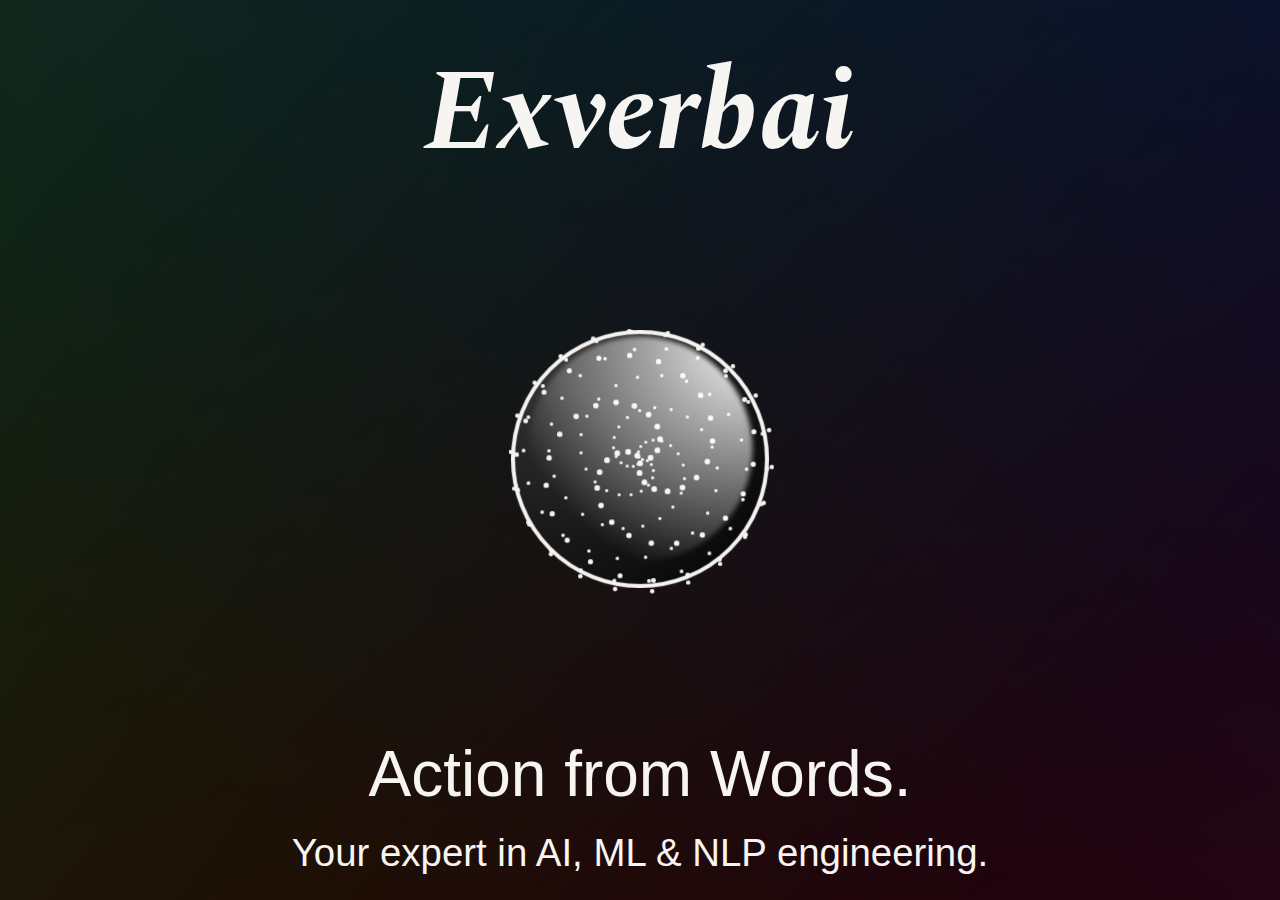
==== index-nonmini.html @ 731467fd "feat: fix layout, colors" ====
<!DOCTYPE html>
<html lang="en" >
<head>
  <meta charset="UTF-8">
  <meta name="viewport" content="width=device-width, initial-scale=1">  <meta name="description" content="Exverbai is your expert in AI, ML, and NLP engineering.">
  <title>Exverbai</title>
  <link href="https://fonts.googleapis.com/css2?family=Spectral:ital,wght@1,700&display=swap" rel="stylesheet">
  <link rel="icon" type="image/svg+xml" href="/favicon.svg">
  <link rel="apple-touch-icon" sizes="180x180" href="/apple-touch-icon.png">
  <link rel="icon" type="image/png" sizes="32x32" href="/favicon-32x32.png">
  <link rel="icon" type="image/png" sizes="16x16" href="/favicon-16x16.png">
  <link rel="manifest" href="/site.webmanifest">
  <link rel="mask-icon" href="/safari-pinned-tab.svg" color="#000000">
  <meta name="msapplication-TileColor" content="#ffffff">
  <meta name="theme-color" content="#ffffff">

  <style>
  html {
      -webkit-background-size: cover;
      -moz-background-size: cover;
      -o-background-size: cover;
      background-size: cover;
      background: linear-gradient(217deg, rgba(0,55,200,.20), rgba(255,50,50,0) 85%),
        linear-gradient(127deg, rgba(120,255,100,.15), rgba(100,255,100,0) 85%),
        linear-gradient(336deg, rgba(255,0,0,.15), rgba(100,100,255,0) 85%), black;
  }

  body {
    margin: 0;
    display: flex;
    height: 100vh;
    width: 100vw;
    overflow: hidden;
    justify-content: center;
    align-items: center;
    flex-direction: column;
  }

  .logo {
    color: #f7f5f2;
    font-family: 'Spectral', 'Iowan Old Style', 'Palatino Linotype', 'URW Palladio L', P052, serif;
    font-style: italic;
    font-weight: bold;
    font-size: clamp(2vh, 9vw, 8rem);
    position: relative;
    /*left: -100px;*/
    /*align-items: left;*/
    /*right: auto;*/
  }

  .subtitle {
    color: #f7f5f2;
    font-family: -apple-system, BlinkMacSystemFont, "Segoe UI", Roboto, Oxygen-Sans, Ubuntu, Cantarell, "Helvetica Neue", sans-serif;
    font-size: clamp(1vh, 5vw, 5rem); /* Subtitle font size, adjust as needed */
    margin-top: 20px; /* Space between logo and subtitle */
  }

  .aard {
    width: 500px;
    height: 500px;
    position: relative;
    perspective: 800px;
    background: radial-gradient(circle at 100px 100px, #363636, #000000);
    border-radius: 50%;
    border: 8px solid #f7f5f2;
    transform: scale(0.5, 0.5);
  }

  .aard:before {
    content: "";
    position: absolute;
    top: 1%;
    left: 5%;
    width: 90%;
    height: 90%;
    border-radius: 50%;
    background: radial-gradient(circle at 100% 0px, #ffffff, rgba(255, 255, 255, 0) 80%);
    filter: blur(5px);
    z-index: 2;
  }

  .maan {
    width: 500px;
    height: 500px;
    transform-style: preserve-3d;
    animation: rotate 25s infinite linear;
  }

  span {
    display: inline-block;
    position: absolute;
    top: 50%;
    left: 50%;
    perspective: 800px;
    transform-style: preserve-3d;
    width: 0;
    height: 0;
  }
  span:before {
    content: "";
    width: 8px;
    height: 8px;
    display: inline-block;
    position: absolute;
    top: calc(50% - 2px);
    left: calc(50% - 2px);
    background: currentColor;
    color: inherit;
    border-radius: 50%;
    animation: invertRotate 25s infinite linear, scale 2s infinite linear;
  }

  .aard span:nth-child(1) {
    transform: translate3d(-1.81569px, 3.96736px, 249.96192px);
    color: #f7f5f2;
  }
  .aard span:nth-child(1):before {
    animation-delay: 0s, -0.00833s;
  }

  .aard span:nth-child(2) {
    transform: translate3d(-5.70296px, -6.60301px, 249.84771px);
    color: #f7f5f2;
  }
  .aard span:nth-child(2):before {
    animation-delay: 0s, -0.01667s;
  }

  .aard span:nth-child(3) {
    transform: translate3d(12.56286px, -3.65587px, 249.65738px);
    color: #f7f5f2;
  }
  .aard span:nth-child(3):before {
    animation-delay: 0s, -0.025s;
  }

  .aard span:nth-child(4) {
    transform: translate3d(-2.53739px, 17.25354px, 249.39101px);
    color: #f7f5f2;
  }
  .aard span:nth-child(4):before {
    animation-delay: 0s, -0.03333s;
  }

  .aard span:nth-child(5) {
    transform: translate3d(-18.28248px, -11.85364px, 249.04867px);
    color: #f7f5f2;
  }
  .aard span:nth-child(5):before {
    animation-delay: 0s, -0.04167s;
  }

  .aard span:nth-child(6) {
    transform: translate3d(22.05169px, -14.02179px, 248.63047px);
    color: #f7f5f2;
  }
  .aard span:nth-child(6):before {
    animation-delay: 0s, -0.05s;
  }

  .aard span:nth-child(7) {
    transform: translate3d(4.16602px, 30.18117px, 248.13654px);
    color: #f7f5f2;
  }
  .aard span:nth-child(7):before {
    animation-delay: 0s, -0.05833s;
  }

  .aard span:nth-child(8) {
    transform: translate3d(-33.32011px, -10.0171px, 247.56702px);
    color: #f7f5f2;
  }
  .aard span:nth-child(8):before {
    animation-delay: 0s, -0.06667s;
  }

  .aard span:nth-child(9) {
    transform: translate3d(25.82407px, -29.37007px, 246.92209px);
    color: #f7f5f2;
  }
  .aard span:nth-child(9):before {
    animation-delay: 0s, -0.075s;
  }

  .aard span:nth-child(10) {
    transform: translate3d(17.71568px, 39.63282px, 246.20194px);
    color: #f7f5f2;
  }
  .aard span:nth-child(10):before {
    animation-delay: 0s, -0.08333s;
  }

  .aard span:nth-child(11) {
    transform: translate3d(-47.70038px, -0.42223px, 245.4068px);
    color: #f7f5f2;
  }
  .aard span:nth-child(11):before {
    animation-delay: 0s, -0.09167s;
  }

  .aard span:nth-child(12) {
    transform: translate3d(22.04794px, -47.07008px, 244.5369px);
    color: #f7f5f2;
  }
  .aard span:nth-child(12):before {
    animation-delay: 0s, -0.1s;
  }

  .aard span:nth-child(13) {
    transform: translate3d(36.3813px, 42.88458px, 243.59252px);
    color: #f7f5f2;
  }
  .aard span:nth-child(13):before {
    animation-delay: 0s, -0.10833s;
  }

  .aard span:nth-child(14) {
    transform: translate3d(-58.21886px, 16.38451px, 242.57393px);
    color: #f7f5f2;
  }
  .aard span:nth-child(14):before {
    animation-delay: 0s, -0.11667s;
  }

  .aard span:nth-child(15) {
    transform: translate3d(9.9808px, -63.93035px, 241.48146px);
    color: #f7f5f2;
  }
  .aard span:nth-child(15):before {
    animation-delay: 0s, -0.125s;
  }

  .aard span:nth-child(16) {
    transform: translate3d(57.48578px, 37.99845px, 240.31542px);
    color: #f7f5f2;
  }
  .aard span:nth-child(16):before {
    animation-delay: 0s, -0.13333s;
  }

  .aard span:nth-child(17) {
    transform: translate3d(-62.02448px, 38.6722px, 239.07619px);
    color: #f7f5f2;
  }
  .aard span:nth-child(17):before {
    animation-delay: 0s, -0.14167s;
  }

  .aard span:nth-child(18) {
    transform: translate3d(-9.88574px, -76.61913px, 237.76413px);
    color: #f7f5f2;
  }
  .aard span:nth-child(18):before {
    animation-delay: 0s, -0.15s;
  }

  .aard span:nth-child(19) {
    transform: translate3d(77.73539px, 24.12204px, 236.37964px);
    color: #f7f5f2;
  }
  .aard span:nth-child(19):before {
    animation-delay: 0s, -0.15833s;
  }

  .aard span:nth-child(20) {
    transform: translate3d(-57.02656px, 63.71093px, 234.92316px);
    color: #f7f5f2;
  }
  .aard span:nth-child(20):before {
    animation-delay: 0s, -0.16667s;
  }

  .aard span:nth-child(21) {
    transform: translate3d(-35.83548px, -82.11299px, 233.39511px);
    color: #f7f5f2;
  }
  .aard span:nth-child(21):before {
    animation-delay: 0s, -0.175s;
  }

  .aard span:nth-child(22) {
    transform: translate3d(93.63697px, 1.65781px, 231.79596px);
    color: #f7f5f2;
  }
  .aard span:nth-child(22):before {
    animation-delay: 0s, -0.18333s;
  }

  .aard span:nth-child(23) {
    transform: translate3d(-42.21634px, 88.08919px, 230.12621px);
    color: #f7f5f2;
  }
  .aard span:nth-child(23):before {
    animation-delay: 0s, -0.19167s;
  }

  .aard span:nth-child(24) {
    transform: translate3d(-65.09254px, -78.11933px, 228.38636px);
    color: #f7f5f2;
  }
  .aard span:nth-child(24):before {
    animation-delay: 0s, -0.2s;
  }

  .aard span:nth-child(25) {
    transform: translate3d(101.95307px, -27.7211px, 226.57695px);
    color: #f7f5f2;
  }
  .aard span:nth-child(25):before {
    animation-delay: 0s, -0.20833s;
  }

  .aard span:nth-child(26) {
    transform: translate3d(-17.86261px, 108.12727px, 224.69851px);
    color: #f7f5f2;
  }
  .aard span:nth-child(26):before {
    animation-delay: 0s, -0.21667s;
  }

  .aard span:nth-child(27) {
    transform: translate3d(-94.1247px, -63.42123px, 222.75163px);
    color: #f7f5f2;
  }
  .aard span:nth-child(27):before {
    animation-delay: 0s, -0.225s;
  }

  .aard span:nth-child(28) {
    transform: translate3d(100.14064px, -61.21334px, 220.7369px);
    color: #f7f5f2;
  }
  .aard span:nth-child(28):before {
    animation-delay: 0s, -0.23333s;
  }

  .aard span:nth-child(29) {
    transform: translate3d(14.44492px, 120.33855px, 218.65493px);
    color: #f7f5f2;
  }
  .aard span:nth-child(29):before {
    animation-delay: 0s, -0.24167s;
  }

  .aard span:nth-child(30) {
    transform: translate3d(-119.05162px, -38.10133px, 216.50635px);
    color: #f7f5f2;
  }
  .aard span:nth-child(30):before {
    animation-delay: 0s, -0.25s;
  }

  .aard span:nth-child(31) {
    transform: translate3d(86.72046px, -95.17655px, 214.29183px);
    color: #f7f5f2;
  }
  .aard span:nth-child(31):before {
    animation-delay: 0s, -0.25833s;
  }

  .aard span:nth-child(32) {
    transform: translate3d(51.91317px, 121.88488px, 212.01202px);
    color: #f7f5f2;
  }
  .aard span:nth-child(32):before {
    animation-delay: 0s, -0.26667s;
  }

  .aard span:nth-child(33) {
    transform: translate3d(-136.11176px, -3.6152px, 209.66764px);
    color: #f7f5f2;
  }
  .aard span:nth-child(33):before {
    animation-delay: 0s, -0.275s;
  }

  .aard span:nth-child(34) {
    transform: translate3d(61.53121px, -125.5287px, 207.25939px);
    color: #f7f5f2;
  }
  .aard span:nth-child(34):before {
    animation-delay: 0s, -0.28333s;
  }

  .aard span:nth-child(35) {
    transform: translate3d(90.81424px, 110.97136px, 204.78801px);
    color: #f7f5f2;
  }
  .aard span:nth-child(35):before {
    animation-delay: 0s, -0.29167s;
  }

  .aard span:nth-child(36) {
    transform: translate3d(-142.13391px, 37.29841px, 202.25425px);
    color: #f7f5f2;
  }
  .aard span:nth-child(36):before {
    animation-delay: 0s, -0.3s;
  }

  .aard span:nth-child(37) {
    transform: translate3d(25.83552px, -148.21895px, 199.65888px);
    color: #f7f5f2;
  }
  .aard span:nth-child(37):before {
    animation-delay: 0s, -0.30833s;
  }

  .aard span:nth-child(38) {
    transform: translate3d(126.87726px, 87.13267px, 197.00269px);
    color: #f7f5f2;
  }
  .aard span:nth-child(38):before {
    animation-delay: 0s, -0.31667s;
  }

  .aard span:nth-child(39) {
    transform: translate3d(-134.95824px, 80.86428px, 194.28649px);
    color: #f7f5f2;
  }
  .aard span:nth-child(39):before {
    animation-delay: 0s, -0.325s;
  }

  .aard span:nth-child(40) {
    transform: translate3d(-17.73889px, -159.71483px, 191.51111px);
    color: #f7f5f2;
  }
  .aard span:nth-child(40):before {
    animation-delay: 0s, -0.33333s;
  }

  .aard span:nth-child(41) {
    transform: translate3d(155.76116px, 51.37414px, 188.6774px);
    color: #f7f5f2;
  }
  .aard span:nth-child(41):before {
    animation-delay: 0s, -0.34167s;
  }

  .aard span:nth-child(42) {
    transform: translate3d(-113.75613px, 122.65002px, 185.78621px);
    color: #f7f5f2;
  }
  .aard span:nth-child(42):before {
    animation-delay: 0s, -0.35s;
  }

  .aard span:nth-child(43) {
    transform: translate3d(-65.42043px, -157.44929px, 182.83843px);
    color: #f7f5f2;
  }
  .aard span:nth-child(43):before {
    animation-delay: 0s, -0.35833s;
  }

  .aard span:nth-child(44) {
    transform: translate3d(173.55575px, 6.14743px, 179.83495px);
    color: #f7f5f2;
  }
  .aard span:nth-child(44):before {
    animation-delay: 0s, -0.36667s;
  }

  .aard span:nth-child(45) {
    transform: translate3d(-79.20897px, 158.03778px, 176.7767px);
    color: #f7f5f2;
  }
  .aard span:nth-child(45):before {
    animation-delay: 0s, -0.375s;
  }

  .aard span:nth-child(46) {
    transform: translate3d(-112.65661px, -140.17524px, 173.66459px);
    color: #f7f5f2;
  }
  .aard span:nth-child(46):before {
    animation-delay: 0s, -0.38333s;
  }

  .aard span:nth-child(47) {
    transform: translate3d(177.25442px, -44.84149px, 170.49959px);
    color: #f7f5f2;
  }
  .aard span:nth-child(47):before {
    animation-delay: 0s, -0.39167s;
  }

  .aard span:nth-child(48) {
    transform: translate3d(-33.52149px, 182.73704px, 167.28265px);
    color: #f7f5f2;
  }
  .aard span:nth-child(48):before {
    animation-delay: 0s, -0.4s;
  }

  .aard span:nth-child(49) {
    transform: translate3d(-154.58117px, -108.1842px, 164.01476px);
    color: #f7f5f2;
  }
  .aard span:nth-child(49):before {
    animation-delay: 0s, -0.40833s;
  }

  .aard span:nth-child(50) {
    transform: translate3d(165.14365px, -96.97465px, 160.6969px);
    color: #f7f5f2;
  }
  .aard span:nth-child(50):before {
    animation-delay: 0s, -0.41667s;
  }

  .aard span:nth-child(51) {
    transform: translate3d(19.73673px, 193.28141px, 157.3301px);
    color: #f7f5f2;
  }
  .aard span:nth-child(51):before {
    animation-delay: 0s, -0.425s;
  }

  .aard span:nth-child(52) {
    transform: translate3d(-186.53554px, -63.36048px, 153.91537px);
    color: #f7f5f2;
  }
  .aard span:nth-child(52):before {
    animation-delay: 0s, -0.43333s;
  }

  .aard span:nth-child(53) {
    transform: translate3d(137.06313px, -145.18046px, 150.45376px);
    color: #f7f5f2;
  }
  .aard span:nth-child(53):before {
    animation-delay: 0s, -0.44167s;
  }

  .aard span:nth-child(54) {
    transform: translate3d(75.94841px, 187.45298px, 146.94631px);
    color: #f7f5f2;
  }
  .aard span:nth-child(54):before {
    animation-delay: 0s, -0.45s;
  }

  .aard span:nth-child(55) {
    transform: translate3d(-204.58749px, -9.06037px, 143.39411px);
    color: #f7f5f2;
  }
  .aard span:nth-child(55):before {
    animation-delay: 0s, -0.45833s;
  }

  .aard span:nth-child(56) {
    transform: translate3d(94.50388px, -184.45995px, 139.79823px);
    color: #f7f5f2;
  }
  .aard span:nth-child(56):before {
    animation-delay: 0s, -0.46667s;
  }

  .aard span:nth-child(57) {
    transform: translate3d(129.89343px, 164.58499px, 136.15976px);
    color: #f7f5f2;
  }
  .aard span:nth-child(57):before {
    animation-delay: 0s, -0.475s;
  }

  .aard span:nth-child(58) {
    transform: translate3d(-205.98923px, 50.17506px, 132.47982px);
    color: #f7f5f2;
  }
  .aard span:nth-child(58):before {
    animation-delay: 0s, -0.48333s;
  }

  .aard span:nth-child(59) {
    transform: translate3d(40.52889px, -210.42432px, 128.75952px);
    color: #f7f5f2;
  }
  .aard span:nth-child(59):before {
    animation-delay: 0s, -0.49167s;
  }

  .aard span:nth-child(60) {
    transform: translate3d(176.27535px, 125.70601px, 125px);
    color: #f7f5f2;
  }
  .aard span:nth-child(60):before {
    animation-delay: 0s, -0.5s;
  }

  .aard span:nth-child(61) {
    transform: translate3d(-189.52289px, 109.04609px, 121.20241px);
    color: #f7f5f2;
  }
  .aard span:nth-child(61):before {
    animation-delay: 0s, -0.50833s;
  }

  .aard span:nth-child(62) {
    transform: translate3d(-20.47913px, -219.78486px, 117.36789px);
    color: #f7f5f2;
  }
  .aard span:nth-child(62):before {
    animation-delay: 0s, -0.51667s;
  }

  .aard span:nth-child(63) {
    transform: translate3d(210.27401px, 73.50599px, 113.49762px);
    color: #f7f5f2;
  }
  .aard span:nth-child(63):before {
    animation-delay: 0s, -0.525s;
  }

  .aard span:nth-child(64) {
    transform: translate3d(-155.69266px, 162.0161px, 109.59279px);
    color: #f7f5f2;
  }
  .aard span:nth-child(64):before {
    animation-delay: 0s, -0.53333s;
  }

  .aard span:nth-child(65) {
    transform: translate3d(-83.21975px, -210.74057px, 105.65457px);
    color: #f7f5f2;
  }
  .aard span:nth-child(65):before {
    animation-delay: 0s, -0.54167s;
  }

  .aard span:nth-child(66) {
    transform: translate3d(228.06436px, 12.12357px, 101.68416px);
    color: #f7f5f2;
  }
  .aard span:nth-child(66):before {
    animation-delay: 0s, -0.55s;
  }

  .aard span:nth-child(67) {
    transform: translate3d(-106.73918px, 203.87452px, 97.68278px);
    color: #f7f5f2;
  }
  .aard span:nth-child(67):before {
    animation-delay: 0s, -0.55833s;
  }

  .aard span:nth-child(68) {
    transform: translate3d(-141.98621px, -183.21923px, 93.65165px);
    color: #f7f5f2;
  }
  .aard span:nth-child(68):before {
    animation-delay: 0s, -0.56667s;
  }

  .aard span:nth-child(69) {
    transform: translate3d(227.24489px, -53.22628px, 89.59199px);
    color: #f7f5f2;
  }
  .aard span:nth-child(69):before {
    animation-delay: 0s, -0.575s;
  }

  .aard span:nth-child(70) {
    transform: translate3d(-46.47099px, 230.28099px, 85.50504px);
    color: #f7f5f2;
  }
  .aard span:nth-child(70):before {
    animation-delay: 0s, -0.58333s;
  }

  .aard span:nth-child(71) {
    transform: translate3d(-191.23347px, -138.94277px, 81.39204px);
    color: #f7f5f2;
  }
  .aard span:nth-child(71):before {
    animation-delay: 0s, -0.59167s;
  }

  .aard span:nth-child(72) {
    transform: translate3d(207.1276px, -116.74732px, 77.25425px);
    color: #f7f5f2;
  }
  .aard span:nth-child(72):before {
    animation-delay: 0s, -0.6s;
  }

  .aard span:nth-child(73) {
    transform: translate3d(20.0727px, 238.23205px, 73.09293px);
    color: #f7f5f2;
  }
  .aard span:nth-child(73):before {
    animation-delay: 0s, -0.60833s;
  }

  .aard span:nth-child(74) {
    transform: translate3d(-226.14314px, -81.30673px, 68.90934px);
    color: #f7f5f2;
  }
  .aard span:nth-child(74):before {
    animation-delay: 0s, -0.61667s;
  }

  .aard span:nth-child(75) {
    transform: translate3d(168.8561px, -172.6294px, 64.70476px);
    color: #f7f5f2;
  }
  .aard span:nth-child(75):before {
    animation-delay: 0s, -0.625s;
  }

  .aard span:nth-child(76) {
    transform: translate3d(87.09478px, 226.39923px, 60.48047px);
    color: #f7f5f2;
  }
  .aard span:nth-child(76):before {
    animation-delay: 0s, -0.63333s;
  }

  .aard span:nth-child(77) {
    transform: translate3d(-243.12509px, -15.08333px, 56.23776px);
    color: #f7f5f2;
  }
  .aard span:nth-child(77):before {
    animation-delay: 0s, -0.64167s;
  }

  .aard span:nth-child(78) {
    transform: translate3d(115.33639px, -215.62888px, 51.97792px);
    color: #f7f5f2;
  }
  .aard span:nth-child(78):before {
    animation-delay: 0s, -0.65s;
  }

  .aard span:nth-child(79) {
    transform: translate3d(148.60066px, 195.30064px, 47.70225px);
    color: #f7f5f2;
  }
  .aard span:nth-child(79):before {
    animation-delay: 0s, -0.65833s;
  }

  .aard span:nth-child(80) {
    transform: translate3d(-240.20183px, 54.02292px, 43.41204px);
    color: #f7f5f2;
  }
  .aard span:nth-child(80):before {
    animation-delay: 0s, -0.66667s;
  }

  .aard span:nth-child(81) {
    transform: translate3d(50.98502px, -241.601px, 39.10862px);
    color: #f7f5f2;
  }
  .aard span:nth-child(81):before {
    animation-delay: 0s, -0.675s;
  }

  .aard span:nth-child(82) {
    transform: translate3d(198.98829px, 147.28573px, 34.79328px);
    color: #f7f5f2;
  }
  .aard span:nth-child(82):before {
    animation-delay: 0s, -0.68333s;
  }

  .aard span:nth-child(83) {
    transform: translate3d(-217.23348px, 119.9223px, 30.46734px);
    color: #f7f5f2;
  }
  .aard span:nth-child(83):before {
    animation-delay: 0s, -0.69167s;
  }

  .aard span:nth-child(84) {
    transform: translate3d(-18.68112px, -247.92767px, 26.13212px);
    color: #f7f5f2;
  }
  .aard span:nth-child(84):before {
    animation-delay: 0s, -0.7s;
  }

  .aard span:nth-child(85) {
    transform: translate3d(233.60635px, 86.33259px, 21.78894px);
    color: #f7f5f2;
  }
  .aard span:nth-child(85):before {
    animation-delay: 0s, -0.70833s;
  }

  .aard span:nth-child(86) {
    transform: translate3d(-175.95808px, 176.73322px, 17.43912px);
    color: #f7f5f2;
  }
  .aard span:nth-child(86):before {
    animation-delay: 0s, -0.71667s;
  }

  .aard span:nth-child(87) {
    transform: translate3d(-87.5721px, -233.79465px, 13.08399px);
    color: #f7f5f2;
  }
  .aard span:nth-child(87):before {
    animation-delay: 0s, -0.725s;
  }

  .aard span:nth-child(88) {
    transform: translate3d(249.22157px, 17.67728px, 8.72487px);
    color: #f7f5f2;
  }
  .aard span:nth-child(88):before {
    animation-delay: 0s, -0.73333s;
  }

  .aard span:nth-child(89) {
    transform: translate3d(-119.84144px, 219.36042px, 4.3631px);
    color: #f7f5f2;
  }
  .aard span:nth-child(89):before {
    animation-delay: 0s, -0.74167s;
  }

  .aard span:nth-child(90) {
    transform: translate3d(-149.61502px, -200.28816px, 0px);
    color: #f7f5f2;
  }
  .aard span:nth-child(90):before {
    animation-delay: 0s, -0.75s;
  }

  .aard span:nth-child(91) {
    transform: translate3d(244.3461px, -52.68724px, -4.3631px);
    color: #f7f5f2;
  }
  .aard span:nth-child(91):before {
    animation-delay: 0s, -0.75833s;
  }

  .aard span:nth-child(92) {
    transform: translate3d(-53.75091px, 243.99737px, -8.72487px);
    color: #f7f5f2;
  }
  .aard span:nth-child(92):before {
    animation-delay: 0s, -0.76667s;
  }

  .aard span:nth-child(93) {
    transform: translate3d(-199.34594px, -150.29972px, -13.08399px);
    color: #f7f5f2;
  }
  .aard span:nth-child(93):before {
    animation-delay: 0s, -0.775s;
  }

  .aard span:nth-child(94) {
    transform: translate3d(219.39px, -118.59133px, -17.43912px);
    color: #f7f5f2;
  }
  .aard span:nth-child(94):before {
    animation-delay: 0s, -0.78333s;
  }

  .aard span:nth-child(95) {
    transform: translate3d(16.51364px, 248.50059px, -21.78894px);
    color: #f7f5f2;
  }
  .aard span:nth-child(95):before {
    animation-delay: 0s, -0.79167s;
  }

  .aard span:nth-child(96) {
    transform: translate3d(-232.44207px, -88.24849px, -26.13212px);
    color: #f7f5f2;
  }
  .aard span:nth-child(96):before {
    animation-delay: 0s, -0.8s;
  }

  .aard span:nth-child(97) {
    transform: translate3d(176.62258px, -174.28771px, -30.46734px);
    color: #f7f5f2;
  }
  .aard span:nth-child(97):before {
    animation-delay: 0s, -0.80833s;
  }

  .aard span:nth-child(98) {
    transform: translate3d(84.7834px, 232.59665px, -34.79328px);
    color: #f7f5f2;
  }
  .aard span:nth-child(98):before {
    animation-delay: 0s, -0.81667s;
  }

  .aard span:nth-child(99) {
    transform: translate3d(-246.139px, -19.64971px, -39.10862px);
    color: #f7f5f2;
  }
  .aard span:nth-child(99):before {
    animation-delay: 0s, -0.825s;
  }

  .aard span:nth-child(100) {
    transform: translate3d(119.94655px, -215.00749px, -43.41204px);
    color: #f7f5f2;
  }
  .aard span:nth-child(100):before {
    animation-delay: 0s, -0.83333s;
  }

  .aard span:nth-child(101) {
    transform: translate3d(145.12017px, 197.90056px, -47.70225px);
    color: #f7f5f2;
  }
  .aard span:nth-child(101):before {
    animation-delay: 0s, -0.84167s;
  }

  .aard span:nth-child(102) {
    transform: translate3d(-239.48983px, 49.42589px, -51.97792px);
    color: #f7f5f2;
  }
  .aard span:nth-child(102):before {
    animation-delay: 0s, -0.85s;
  }

  .aard span:nth-child(103) {
    transform: translate3d(54.50878px, -237.41547px, -56.23776px);
    color: #f7f5f2;
  }
  .aard span:nth-child(103):before {
    animation-delay: 0s, -0.85833s;
  }

  .aard span:nth-child(104) {
    transform: translate3d(192.38977px, 147.744px, -60.48047px);
    color: #f7f5f2;
  }
  .aard span:nth-child(104):before {
    animation-delay: 0s, -0.86667s;
  }

  .aard span:nth-child(105) {
    transform: translate3d(-213.44002px, 112.94535px, -64.70476px);
    color: #f7f5f2;
  }
  .aard span:nth-child(105):before {
    animation-delay: 0s, -0.875s;
  }

  .aard span:nth-child(106) {
    transform: translate3d(-13.81151px, -239.91821px, -68.90934px);
    color: #f7f5f2;
  }
  .aard span:nth-child(106):before {
    animation-delay: 0s, -0.88333s;
  }

  .aard span:nth-child(107) {
    transform: translate3d(222.75001px, 86.83234px, -73.09293px);
    color: #f7f5f2;
  }
  .aard span:nth-child(107):before {
    animation-delay: 0s, -0.89167s;
  }

  .aard span:nth-child(108) {
    transform: translate3d(-170.7111px, 165.49774px, -77.25425px);
    color: #f7f5f2;
  }
  .aard span:nth-child(108):before {
    animation-delay: 0s, -0.9s;
  }

  .aard span:nth-child(109) {
    transform: translate3d(-78.98318px, -222.79361px, -81.39204px);
    color: #f7f5f2;
  }
  .aard span:nth-child(109):before {
    animation-delay: 0s, -0.90833s;
  }

  .aard span:nth-child(110) {
    transform: translate3d(234.00347px, 20.7669px, -85.50504px);
    color: #f7f5f2;
  }
  .aard span:nth-child(110):before {
    animation-delay: 0s, -0.91667s;
  }

  .aard span:nth-child(111) {
    transform: translate3d(-115.50687px, 202.80887px, -89.59199px);
    color: #f7f5f2;
  }
  .aard span:nth-child(111):before {
    animation-delay: 0s, -0.925s;
  }

  .aard span:nth-child(112) {
    transform: translate3d(-135.41157px, -188.13047px, -93.65165px);
    color: #f7f5f2;
  }
  .aard span:nth-child(112):before {
    animation-delay: 0s, -0.93333s;
  }

  .aard span:nth-child(113) {
    transform: translate3d(225.77944px, -44.51649px, -97.68278px);
    color: #f7f5f2;
  }
  .aard span:nth-child(113):before {
    animation-delay: 0s, -0.94167s;
  }

  .aard span:nth-child(114) {
    transform: translate3d(-53.07435px, 222.13385px, -101.68416px);
    color: #f7f5f2;
  }
  .aard span:nth-child(114):before {
    animation-delay: 0s, -0.95s;
  }

  .aard span:nth-child(115) {
    transform: translate3d(-178.47374px, -139.58595px, -105.65457px);
    color: #f7f5f2;
  }
  .aard span:nth-child(115):before {
    animation-delay: 0s, -0.95833s;
  }

  .aard span:nth-child(116) {
    transform: translate3d(199.52841px, -103.33362px, -109.59279px);
    color: #f7f5f2;
  }
  .aard span:nth-child(116):before {
    animation-delay: 0s, -0.96667s;
  }

  .aard span:nth-child(117) {
    transform: translate3d(10.83319px, 222.48805px, -113.49762px);
    color: #f7f5f2;
  }
  .aard span:nth-child(117):before {
    animation-delay: 0s, -0.975s;
  }

  .aard span:nth-child(118) {
    transform: translate3d(-204.94541px, -81.98877px, -117.36789px);
    color: #f7f5f2;
  }
  .aard span:nth-child(118):before {
    animation-delay: 0s, -0.98333s;
  }

  .aard span:nth-child(119) {
    transform: translate3d(158.33197px, -150.80108px, -121.20241px);
    color: #f7f5f2;
  }
  .aard span:nth-child(119):before {
    animation-delay: 0s, -0.99167s;
  }

  .aard span:nth-child(120) {
    transform: translate3d(70.53372px, 204.69488px, -125px);
    color: #f7f5f2;
  }
  .aard span:nth-child(120):before {
    animation-delay: 0s, -1s;
  }

  .aard span:nth-child(121) {
    transform: translate3d(-213.27688px, -20.83172px, -128.75952px);
    color: #f7f5f2;
  }
  .aard span:nth-child(121):before {
    animation-delay: 0s, -1.00833s;
  }

  .aard span:nth-child(122) {
    transform: translate3d(106.55096px, -183.29209px, -132.47982px);
    color: #f7f5f2;
  }
  .aard span:nth-child(122):before {
    animation-delay: 0s, -1.01667s;
  }

  .aard span:nth-child(123) {
    transform: translate3d(120.97352px, 171.24814px, -136.15976px);
    color: #f7f5f2;
  }
  .aard span:nth-child(123):before {
    animation-delay: 0s, -1.025s;
  }

  .aard span:nth-child(124) {
    transform: translate3d(-203.69145px, 38.29161px, -139.79823px);
    color: #f7f5f2;
  }
  .aard span:nth-child(124):before {
    animation-delay: 0s, -1.03333s;
  }

  .aard span:nth-child(125) {
    transform: translate3d(49.35152px, -198.7525px, -143.39411px);
    color: #f7f5f2;
  }
  .aard span:nth-child(125):before {
    animation-delay: 0s, -1.04167s;
  }

  .aard span:nth-child(126) {
    transform: translate3d(158.20572px, 126.00687px, -146.94631px);
    color: #f7f5f2;
  }
  .aard span:nth-child(126):before {
    animation-delay: 0s, -1.05s;
  }

  .aard span:nth-child(127) {
    transform: translate3d(-178.09941px, 90.24559px, -150.45376px);
    color: #f7f5f2;
  }
  .aard span:nth-child(127):before {
    animation-delay: 0s, -1.05833s;
  }

  .aard span:nth-child(128) {
    transform: translate3d(-7.83889px, -196.84667px, -153.91537px);
    color: #f7f5f2;
  }
  .aard span:nth-child(128):before {
    animation-delay: 0s, -1.06667s;
  }

  .aard span:nth-child(129) {
    transform: translate3d(179.74144px, 73.75807px, -157.3301px);
    color: #f7f5f2;
  }
  .aard span:nth-child(129):before {
    animation-delay: 0s, -1.075s;
  }

  .aard span:nth-child(130) {
    transform: translate3d(-139.84029px, 130.84799px, -160.6969px);
    color: #f7f5f2;
  }
  .aard span:nth-child(130):before {
    animation-delay: 0s, -1.08333s;
  }

  .aard span:nth-child(131) {
    transform: translate3d(-59.88623px, -178.92121px, -164.01476px);
    color: #f7f5f2;
  }
  .aard span:nth-child(131):before {
    animation-delay: 0s, -1.09167s;
  }

  .aard span:nth-child(132) {
    transform: translate3d(184.73916px, 19.69659px, -167.28265px);
    color: #f7f5f2;
  }
  .aard span:nth-child(132):before {
    animation-delay: 0s, -1.1s;
  }

  .aard span:nth-child(133) {
    transform: translate3d(-93.28471px, 157.25092px, -170.49959px);
    color: #f7f5f2;
  }
  .aard span:nth-child(133):before {
    animation-delay: 0s, -1.10833s;
  }

  .aard span:nth-child(134) {
    transform: translate3d(-102.45657px, -147.79466px, -173.66459px);
    color: #f7f5f2;
  }
  .aard span:nth-child(134):before {
    animation-delay: 0s, -1.11667s;
  }

  .aard span:nth-child(135) {
    transform: translate3d(174.01579px, -31.12082px, -176.7767px);
    color: #f7f5f2;
  }
  .aard span:nth-child(135):before {
    animation-delay: 0s, -1.125s;
  }

  .aard span:nth-child(136) {
    transform: translate3d(-43.34135px, 168.16931px, -179.83495px);
    color: #f7f5f2;
  }
  .aard span:nth-child(136):before {
    animation-delay: 0s, -1.13333s;
  }

  .aard span:nth-child(137) {
    transform: translate3d(-132.4214px, -107.39964px, -182.83843px);
    color: #f7f5f2;
  }
  .aard span:nth-child(137):before {
    animation-delay: 0s, -1.14167s;
  }

  .aard span:nth-child(138) {
    transform: translate3d(149.88264px, -74.28783px, -185.78621px);
    color: #f7f5f2;
  }
  .aard span:nth-child(138):before {
    animation-delay: 0s, -1.15s;
  }

  .aard span:nth-child(139) {
    transform: translate3d(5.07542px, 163.93621px, -188.6774px);
    color: #f7f5f2;
  }
  .aard span:nth-child(139):before {
    animation-delay: 0s, -1.15833s;
  }

  .aard span:nth-child(140) {
    transform: translate3d(-148.1207px, -62.31977px, -191.51111px);
    color: #f7f5f2;
  }
  .aard span:nth-child(140):before {
    animation-delay: 0s, -1.16667s;
  }

  .aard span:nth-child(141) {
    transform: translate3d(115.82848px, -106.47311px, -194.28649px);
    color: #f7f5f2;
  }
  .aard span:nth-child(141):before {
    animation-delay: 0s, -1.175s;
  }

  .aard span:nth-child(142) {
    transform: translate3d(47.55893px, 146.38336px, -197.00269px);
    color: #f7f5f2;
  }
  .aard span:nth-child(142):before {
    animation-delay: 0s, -1.18333s;
  }

  .aard span:nth-child(143) {
    transform: translate3d(-149.45879px, -17.27431px, -199.65888px);
    color: #f7f5f2;
  }
  .aard span:nth-child(143):before {
    animation-delay: 0s, -1.19167s;
  }

  .aard span:nth-child(144) {
    transform: translate3d(76.08815px, -125.71321px, -202.25425px);
    color: #f7f5f2;
  }
  .aard span:nth-child(144):before {
    animation-delay: 0s, -1.2s;
  }

  .aard span:nth-child(145) {
    transform: translate3d(80.64899px, 118.56479px, -204.78801px);
    color: #f7f5f2;
  }
  .aard span:nth-child(145):before {
    animation-delay: 0s, -1.20833s;
  }

  .aard span:nth-child(146) {
    transform: translate3d(-137.8273px, 23.39188px, -207.25939px);
    color: #f7f5f2;
  }
  .aard span:nth-child(146):before {
    animation-delay: 0s, -1.21667s;
  }

  .aard span:nth-child(147) {
    transform: translate3d(35.14702px, -131.5453px, -209.66764px);
    color: #f7f5f2;
  }
  .aard span:nth-child(147):before {
    animation-delay: 0s, -1.225s;
  }

  .aard span:nth-child(148) {
    transform: translate3d(102.15002px, 84.35801px, -212.01202px);
    color: #f7f5f2;
  }
  .aard span:nth-child(148):before {
    animation-delay: 0s, -1.23333s;
  }

  .aard span:nth-child(149) {
    transform: translate3d(-115.86811px, 56.15687px, -214.29183px);
    color: #f7f5f2;
  }
  .aard span:nth-child(149):before {
    animation-delay: 0s, -1.24167s;
  }

  .aard span:nth-child(150) {
    transform: translate3d(-2.76208px, -124.96948px, -216.50635px);
    color: #f7f5f2;
  }
  .aard span:nth-child(150):before {
    animation-delay: 0s, -1.25s;
  }

  .aard span:nth-child(151) {
    transform: translate3d(111.29664px, 47.99044px, -218.65493px);
    color: #f7f5f2;
  }
  .aard span:nth-child(151):before {
    animation-delay: 0s, -1.25833s;
  }

  .aard span:nth-child(152) {
    transform: translate3d(-87.10744px, 78.66076px, -220.7369px);
    color: #f7f5f2;
  }
  .aard span:nth-child(152):before {
    animation-delay: 0s, -1.26667s;
  }

  .aard span:nth-child(153) {
    transform: translate3d(-34.11328px, -108.24969px, -222.75163px);
    color: #f7f5f2;
  }
  .aard span:nth-child(153):before {
    animation-delay: 0s, -1.275s;
  }

  .aard span:nth-child(154) {
    transform: translate3d(108.7524px, 13.546px, -224.69851px);
    color: #f7f5f2;
  }
  .aard span:nth-child(154):before {
    animation-delay: 0s, -1.28333s;
  }

  .aard span:nth-child(155) {
    transform: translate3d(-55.50538px, 89.90017px, -226.57695px);
    color: #f7f5f2;
  }
  .aard span:nth-child(155):before {
    animation-delay: 0s, -1.29167s;
  }

  .aard span:nth-child(156) {
    transform: translate3d(-56.44368px, -84.58002px, -228.38636px);
    color: #f7f5f2;
  }
  .aard span:nth-child(156):before {
    animation-delay: 0s, -1.3s;
  }

  .aard span:nth-child(157) {
    transform: translate3d(96.44651px, -15.4918px, -230.12621px);
    color: #f7f5f2;
  }
  .aard span:nth-child(157):before {
    animation-delay: 0s, -1.30833s;
  }

  .aard span:nth-child(158) {
    transform: translate3d(-24.97427px, 90.26027px, -231.79596px);
    color: #f7f5f2;
  }
  .aard span:nth-child(158):before {
    animation-delay: 0s, -1.31667s;
  }

  .aard span:nth-child(159) {
    transform: translate3d(-68.57323px, -57.65793px, -233.39511px);
    color: #f7f5f2;
  }
  .aard span:nth-child(159):before {
    animation-delay: 0s, -1.325s;
  }

  .aard span:nth-child(160) {
    transform: translate3d(77.27134px, -36.60945px, -234.92316px);
    color: #f7f5f2;
  }
  .aard span:nth-child(160):before {
    animation-delay: 0s, -1.33333s;
  }

  .aard span:nth-child(161) {
    transform: translate3d(1.07817px, 81.3849px, -236.37964px);
    color: #f7f5f2;
  }
  .aard span:nth-child(161):before {
    animation-delay: 0s, -1.34167s;
  }

  .aard span:nth-child(162) {
    transform: translate3d(-70.66679px, -31.21575px, -237.76413px);
    color: #f7f5f2;
  }
  .aard span:nth-child(162):before {
    animation-delay: 0s, -1.35s;
  }

  .aard span:nth-child(163) {
    transform: translate3d(54.67918px, -48.50529px, -239.07619px);
    color: #f7f5f2;
  }
  .aard span:nth-child(163):before {
    animation-delay: 0s, -1.35833s;
  }

  .aard span:nth-child(164) {
    transform: translate3d(20.12911px, 65.90384px, -240.31542px);
    color: #f7f5f2;
  }
  .aard span:nth-child(164):before {
    animation-delay: 0s, -1.36667s;
  }

  .aard span:nth-child(165) {
    transform: translate3d(-64.13528px, -8.56572px, -241.48146px);
    color: #f7f5f2;
  }
  .aard span:nth-child(165):before {
    animation-delay: 0s, -1.375s;
  }

  .aard span:nth-child(166) {
    transform: translate3d(32.22754px, -51.17884px, -242.57393px);
    color: #f7f5f2;
  }
  .aard span:nth-child(166):before {
    animation-delay: 0s, -1.38333s;
  }

  .aard span:nth-child(167) {
    transform: translate3d(30.80165px, 47.05257px, -243.59252px);
    color: #f7f5f2;
  }
  .aard span:nth-child(167):before {
    animation-delay: 0s, -1.39167s;
  }

  .aard span:nth-child(168) {
    transform: translate3d(-51.39105px, 7.78876px, -244.5369px);
    color: #f7f5f2;
  }
  .aard span:nth-child(168):before {
    animation-delay: 0s, -1.4s;
  }

  .aard span:nth-child(169) {
    transform: translate3d(13.12729px, -45.86043px, -245.4068px);
    color: #f7f5f2;
  }
  .aard span:nth-child(169):before {
    animation-delay: 0s, -1.40833s;
  }

  .aard span:nth-child(170) {
    transform: translate3d(32.97875px, 28.23132px, -246.20194px);
    color: #f7f5f2;
  }
  .aard span:nth-child(170):before {
    animation-delay: 0s, -1.41667s;
  }

  .aard span:nth-child(171) {
    transform: translate3d(-35.48948px, 16.43108px, -246.92209px);
    color: #f7f5f2;
  }
  .aard span:nth-child(171):before {
    animation-delay: 0s, -1.425s;
  }

  .aard span:nth-child(172) {
    transform: translate3d(-0.15294px, -34.79294px, -247.56702px);
    color: #f7f5f2;
  }
  .aard span:nth-child(172):before {
    animation-delay: 0s, -1.43333s;
  }

  .aard span:nth-child(173) {
    transform: translate3d(27.75933px, 12.55699px, -248.13654px);
    color: #f7f5f2;
  }
  .aard span:nth-child(173):before {
    animation-delay: 0s, -1.44167s;
  }

  .aard span:nth-child(174) {
    transform: translate3d(-19.70158px, 17.16786px, -248.63047px);
    color: #f7f5f2;
  }
  .aard span:nth-child(174):before {
    animation-delay: 0s, -1.45s;
  }

  .aard span:nth-child(175) {
    transform: translate3d(-6.18007px, -20.89413px, -249.04867px);
    color: #f7f5f2;
  }
  .aard span:nth-child(175):before {
    animation-delay: 0s, -1.45833s;
  }

  .aard span:nth-child(176) {
    transform: translate3d(17.26452px, 2.46153px, -249.39101px);
    color: #f7f5f2;
  }
  .aard span:nth-child(176):before {
    animation-delay: 0s, -1.46667s;
  }

  .aard span:nth-child(177) {
    transform: translate3d(-7.06964px, 11.00958px, -249.65738px);
    color: #f7f5f2;
  }
  .aard span:nth-child(177):before {
    animation-delay: 0s, -1.475s;
  }

  .aard span:nth-child(178) {
    transform: translate3d(-4.71385px, -7.34187px, -249.84771px);
    color: #f7f5f2;
  }
  .aard span:nth-child(178):before {
    animation-delay: 0s, -1.48333s;
  }

  .aard span:nth-child(179) {
    transform: translate3d(4.31946px, -0.61559px, -249.96192px);
    color: #f7f5f2;
  }
  .aard span:nth-child(179):before {
    animation-delay: 0s, -1.49167s;
  }

  .aard span:nth-child(180) {
    transform: translate3d(0px, 0px, -250px);
    color: #f7f5f2;
  }
  .aard span:nth-child(180):before {
    animation-delay: 0s, -1.5s;
  }

  @keyframes rotate {
    to {
      transform: rotateY(360deg);
    }
  }
  @keyframes invertRotate {
    to {
      transform: rotateY(-360deg);
    }
  }
  </style>

</head>
<body>
<div class="logo">
  Exverbai
</div>
<div class="aard">
  <div class="maan"><span></span><span></span><span></span><span></span><span></span><span></span><span></span><span></span><span></span><span></span><span></span><span></span><span></span><span></span><span></span><span></span><span></span><span></span><span></span><span></span><span></span><span></span><span></span><span></span><span></span><span></span><span></span><span></span><span></span><span></span><span></span><span></span><span></span><span></span><span></span><span></span><span></span><span></span><span></span><span></span><span></span><span></span><span></span><span></span><span></span><span></span><span></span><span></span><span></span><span></span><span></span><span></span><span></span><span></span><span></span><span></span><span></span><span></span><span></span><span></span><span></span><span></span><span></span><span></span><span></span><span></span><span></span><span></span><span></span><span></span><span></span><span></span><span></span><span></span><span></span><span></span><span></span><span></span><span></span><span></span><span></span><span></span><span></span><span></span><span></span><span></span><span></span><span></span><span></span><span></span><span></span><span></span><span></span><span></span><span></span><span></span><span></span><span></span><span></span><span></span><span></span><span></span><span></span><span></span><span></span><span></span><span></span><span></span><span></span><span></span><span></span><span></span><span></span><span></span><span></span><span></span><span></span><span></span><span></span><span></span><span></span><span></span><span></span><span></span><span></span><span></span><span></span><span></span><span></span><span></span><span></span><span></span><span></span><span></span><span></span><span></span><span></span><span></span><span></span><span></span><span></span><span></span><span></span><span></span><span></span><span></span><span></span><span></span><span></span><span></span><span></span><span></span><span></span><span></span><span></span><span></span><span></span><span></span><span></span><span></span><span></span><span></span><span></span><span></span><span></span><span></span><span></span><span></span><span></span><span></span><span></span><span></span><span></span><span></span><span></span><span></span><span></span><span></span><span></span>
  </div>
</div>

<div class="subtitle">Action from Words.</div>

<div class="subtitle" style="font-size: clamp(1vh, 3vw, 3rem);">Your expert in AI, ML & NLP engineering.</div>

</body>
</html>
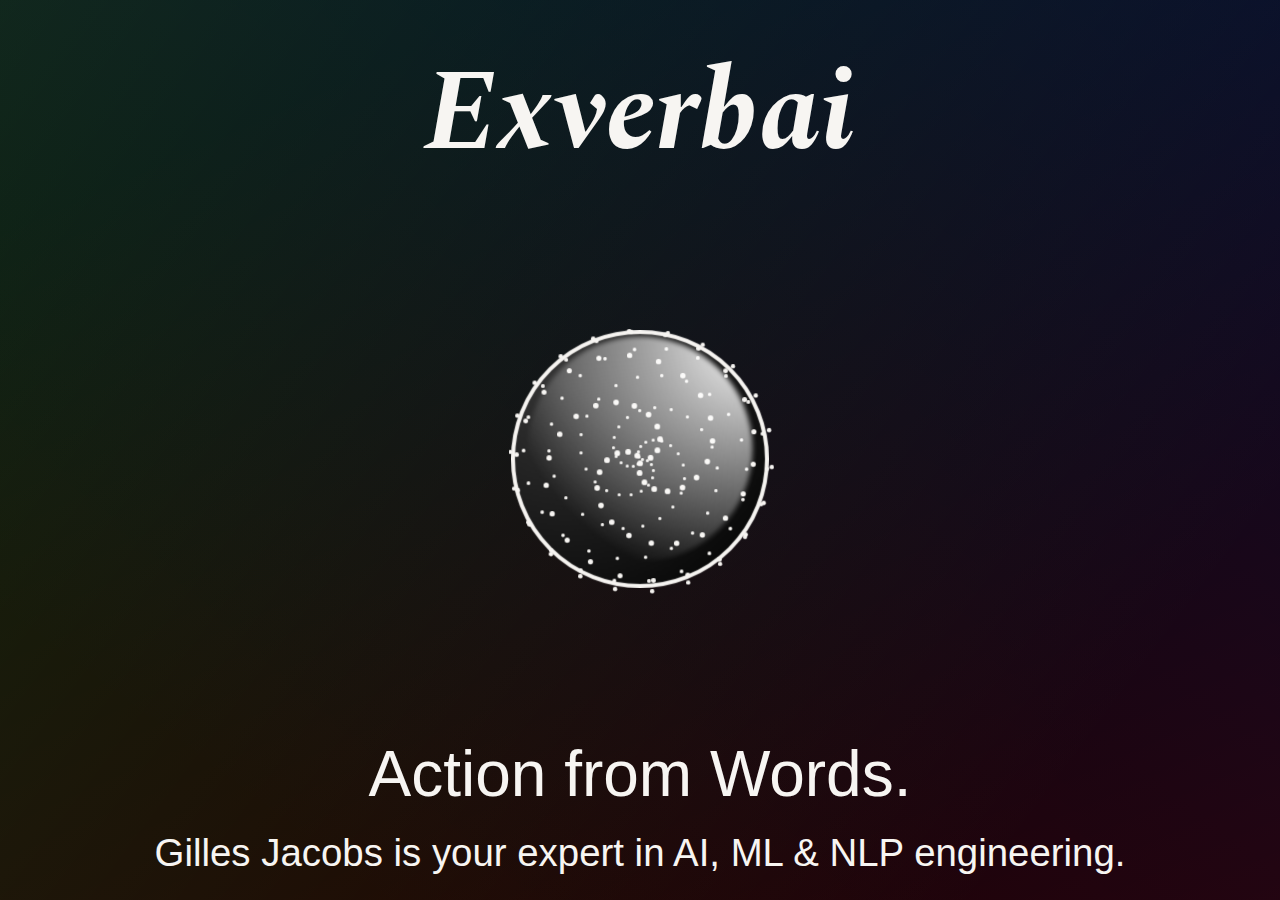
==== commit 816dfb46: "Update index-nonmini.html" ====
--- a/index-nonmini.html
+++ b/index-nonmini.html
@@ -1574,7 +1574,7 @@
 
 <div class="subtitle">Action from Words.</div>
 
-<div class="subtitle" style="font-size: clamp(1vh, 3vw, 3rem);">Your expert in AI, ML & NLP engineering.</div>
+<div class="subtitle" style="font-size: clamp(1vh, 3vw, 3rem);">Gilles Jacobs is your expert in AI, ML & NLP engineering.</div>
 
 </body>
 </html>
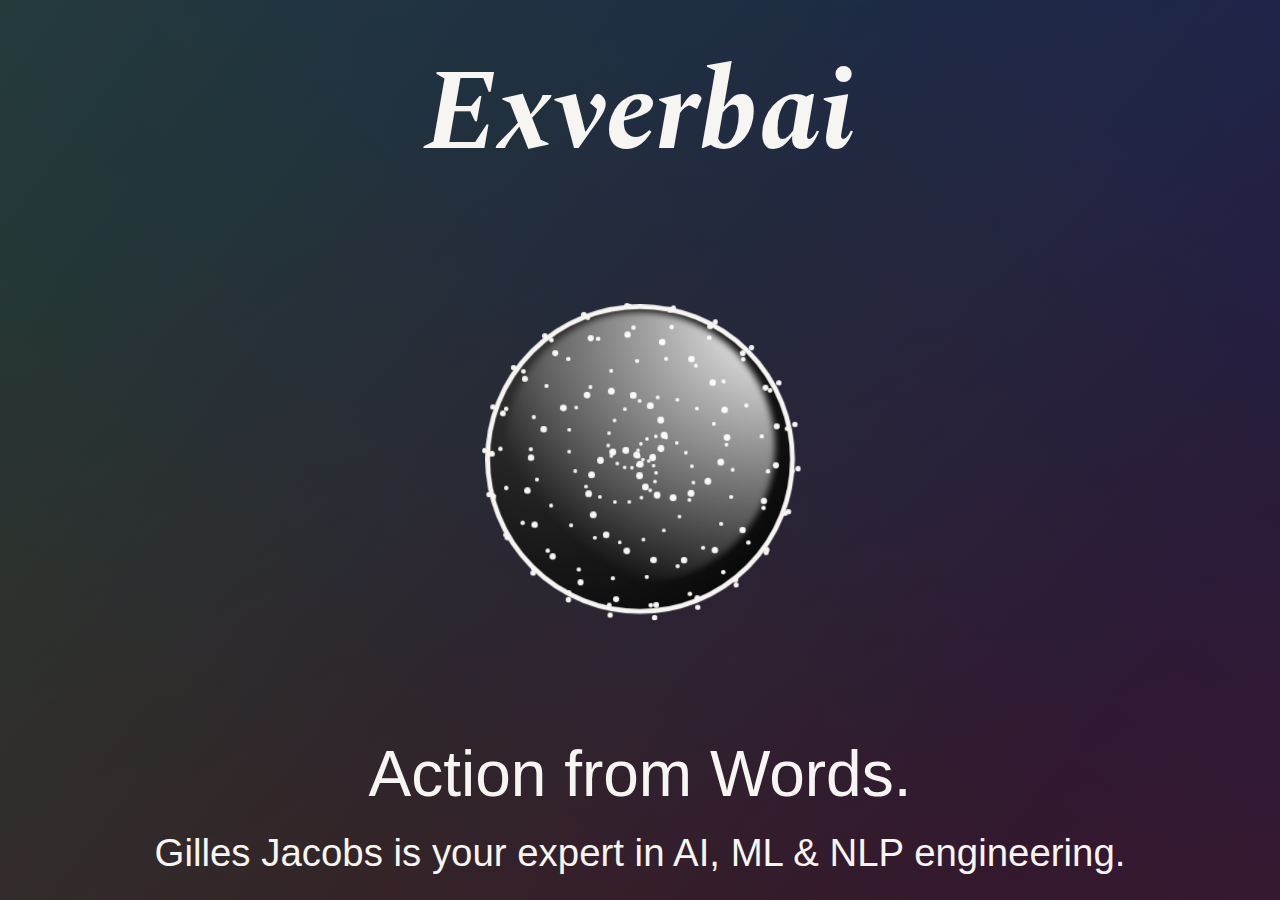
==== commit 912ab7a9: "feat: bg lighter" ====
--- a/index-nonmini.html
+++ b/index-nonmini.html
@@ -22,7 +22,7 @@
       background-size: cover;
       background: linear-gradient(217deg, rgba(0,55,200,.20), rgba(255,50,50,0) 85%),
         linear-gradient(127deg, rgba(120,255,100,.15), rgba(100,255,100,0) 85%),
-        linear-gradient(336deg, rgba(255,0,0,.15), rgba(100,100,255,0) 85%), black;
+        linear-gradient(336deg, rgba(255,0,0,.15), rgba(100,100,255,0) 85%), rgba(25,25,40,1);
   }
 
   body {
@@ -63,7 +63,7 @@
     background: radial-gradient(circle at 100px 100px, #363636, #000000);
     border-radius: 50%;
     border: 8px solid #f7f5f2;
-    transform: scale(0.5, 0.5);
+    transform: scale(0.6, 0.6);
   }
 
   .aard:before {
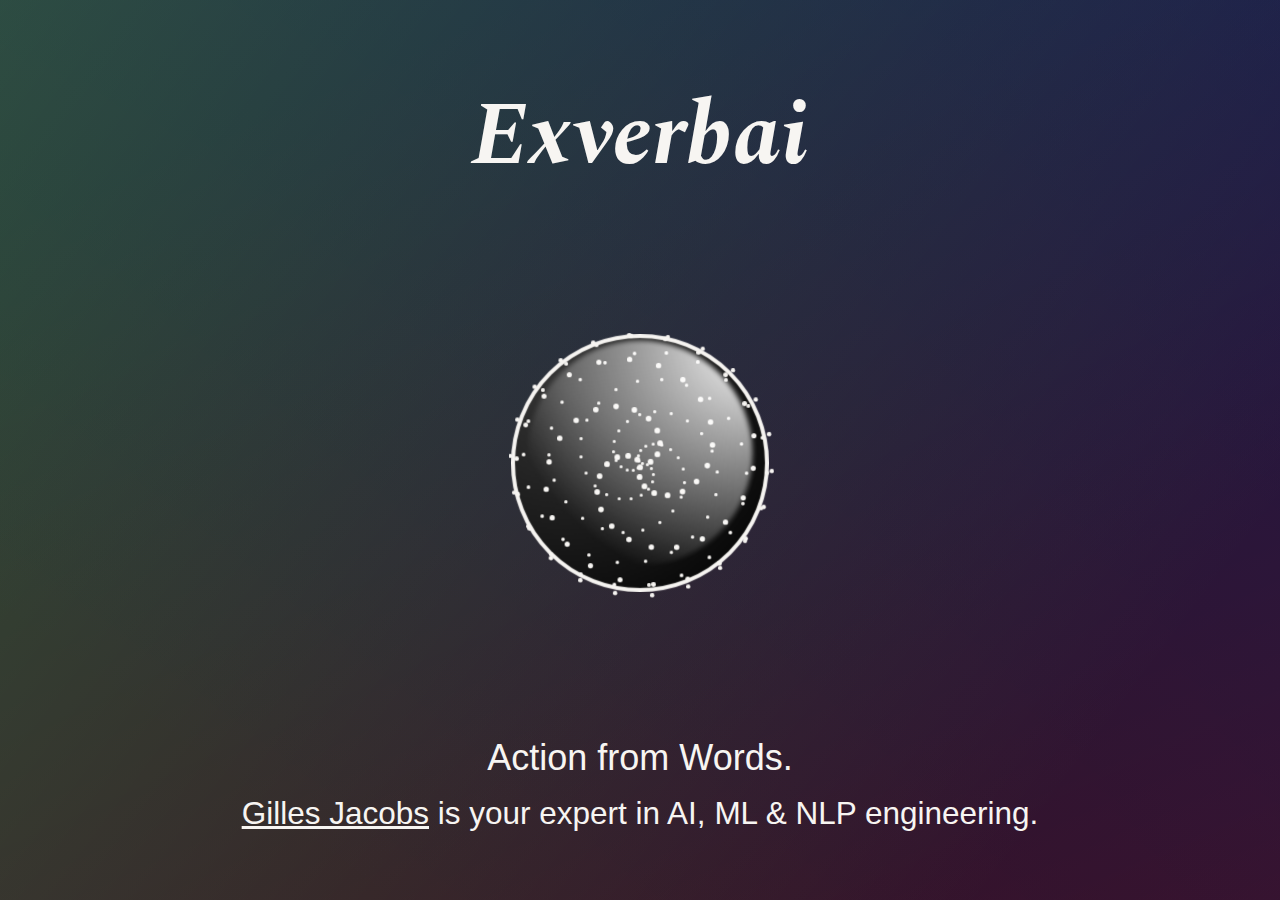
==== commit d970458f: "feat: styling + content" ====
--- a/index-nonmini.html
+++ b/index-nonmini.html
@@ -1,1580 +1,1802 @@
 <!DOCTYPE html>
-<html lang="en" >
+<html lang="en">
 <head>
-  <meta charset="UTF-8">
-  <meta name="viewport" content="width=device-width, initial-scale=1">  <meta name="description" content="Exverbai is your expert in AI, ML, and NLP engineering.">
-  <title>Exverbai</title>
-  <link href="https://fonts.googleapis.com/css2?family=Spectral:ital,wght@1,700&display=swap" rel="stylesheet">
-  <link rel="icon" type="image/svg+xml" href="/favicon.svg">
-  <link rel="apple-touch-icon" sizes="180x180" href="/apple-touch-icon.png">
-  <link rel="icon" type="image/png" sizes="32x32" href="/favicon-32x32.png">
-  <link rel="icon" type="image/png" sizes="16x16" href="/favicon-16x16.png">
-  <link rel="manifest" href="/site.webmanifest">
-  <link rel="mask-icon" href="/safari-pinned-tab.svg" color="#000000">
-  <meta name="msapplication-TileColor" content="#ffffff">
-  <meta name="theme-color" content="#ffffff">
-
-  <style>
-  html {
-      -webkit-background-size: cover;
-      -moz-background-size: cover;
-      -o-background-size: cover;
-      background-size: cover;
-      background: linear-gradient(217deg, rgba(0,55,200,.20), rgba(255,50,50,0) 85%),
-        linear-gradient(127deg, rgba(120,255,100,.15), rgba(100,255,100,0) 85%),
-        linear-gradient(336deg, rgba(255,0,0,.15), rgba(100,100,255,0) 85%), rgba(25,25,40,1);
-  }
-
-  body {
-    margin: 0;
-    display: flex;
-    height: 100vh;
-    width: 100vw;
-    overflow: hidden;
-    justify-content: center;
-    align-items: center;
-    flex-direction: column;
-  }
-
-  .logo {
-    color: #f7f5f2;
-    font-family: 'Spectral', 'Iowan Old Style', 'Palatino Linotype', 'URW Palladio L', P052, serif;
-    font-style: italic;
-    font-weight: bold;
-    font-size: clamp(2vh, 9vw, 8rem);
-    position: relative;
-    /*left: -100px;*/
-    /*align-items: left;*/
-    /*right: auto;*/
-  }
-
-  .subtitle {
-    color: #f7f5f2;
-    font-family: -apple-system, BlinkMacSystemFont, "Segoe UI", Roboto, Oxygen-Sans, Ubuntu, Cantarell, "Helvetica Neue", sans-serif;
-    font-size: clamp(1vh, 5vw, 5rem); /* Subtitle font size, adjust as needed */
-    margin-top: 20px; /* Space between logo and subtitle */
-  }
-
-  .aard {
-    width: 500px;
-    height: 500px;
-    position: relative;
-    perspective: 800px;
-    background: radial-gradient(circle at 100px 100px, #363636, #000000);
-    border-radius: 50%;
-    border: 8px solid #f7f5f2;
-    transform: scale(0.6, 0.6);
-  }
-
-  .aard:before {
-    content: "";
-    position: absolute;
-    top: 1%;
-    left: 5%;
-    width: 90%;
-    height: 90%;
-    border-radius: 50%;
-    background: radial-gradient(circle at 100% 0px, #ffffff, rgba(255, 255, 255, 0) 80%);
-    filter: blur(5px);
-    z-index: 2;
-  }
-
-  .maan {
-    width: 500px;
-    height: 500px;
-    transform-style: preserve-3d;
-    animation: rotate 25s infinite linear;
-  }
-
-  span {
-    display: inline-block;
-    position: absolute;
-    top: 50%;
-    left: 50%;
-    perspective: 800px;
-    transform-style: preserve-3d;
-    width: 0;
-    height: 0;
-  }
-  span:before {
-    content: "";
-    width: 8px;
-    height: 8px;
-    display: inline-block;
-    position: absolute;
-    top: calc(50% - 2px);
-    left: calc(50% - 2px);
-    background: currentColor;
-    color: inherit;
-    border-radius: 50%;
-    animation: invertRotate 25s infinite linear, scale 2s infinite linear;
-  }
-
-  .aard span:nth-child(1) {
-    transform: translate3d(-1.81569px, 3.96736px, 249.96192px);
-    color: #f7f5f2;
-  }
-  .aard span:nth-child(1):before {
-    animation-delay: 0s, -0.00833s;
-  }
-
-  .aard span:nth-child(2) {
-    transform: translate3d(-5.70296px, -6.60301px, 249.84771px);
-    color: #f7f5f2;
-  }
-  .aard span:nth-child(2):before {
-    animation-delay: 0s, -0.01667s;
-  }
-
-  .aard span:nth-child(3) {
-    transform: translate3d(12.56286px, -3.65587px, 249.65738px);
-    color: #f7f5f2;
-  }
-  .aard span:nth-child(3):before {
-    animation-delay: 0s, -0.025s;
-  }
-
-  .aard span:nth-child(4) {
-    transform: translate3d(-2.53739px, 17.25354px, 249.39101px);
-    color: #f7f5f2;
-  }
-  .aard span:nth-child(4):before {
-    animation-delay: 0s, -0.03333s;
-  }
-
-  .aard span:nth-child(5) {
-    transform: translate3d(-18.28248px, -11.85364px, 249.04867px);
-    color: #f7f5f2;
-  }
-  .aard span:nth-child(5):before {
-    animation-delay: 0s, -0.04167s;
-  }
-
-  .aard span:nth-child(6) {
-    transform: translate3d(22.05169px, -14.02179px, 248.63047px);
-    color: #f7f5f2;
-  }
-  .aard span:nth-child(6):before {
-    animation-delay: 0s, -0.05s;
-  }
-
-  .aard span:nth-child(7) {
-    transform: translate3d(4.16602px, 30.18117px, 248.13654px);
-    color: #f7f5f2;
-  }
-  .aard span:nth-child(7):before {
-    animation-delay: 0s, -0.05833s;
-  }
-
-  .aard span:nth-child(8) {
-    transform: translate3d(-33.32011px, -10.0171px, 247.56702px);
-    color: #f7f5f2;
-  }
-  .aard span:nth-child(8):before {
-    animation-delay: 0s, -0.06667s;
-  }
-
-  .aard span:nth-child(9) {
-    transform: translate3d(25.82407px, -29.37007px, 246.92209px);
-    color: #f7f5f2;
-  }
-  .aard span:nth-child(9):before {
-    animation-delay: 0s, -0.075s;
-  }
-
-  .aard span:nth-child(10) {
-    transform: translate3d(17.71568px, 39.63282px, 246.20194px);
-    color: #f7f5f2;
-  }
-  .aard span:nth-child(10):before {
-    animation-delay: 0s, -0.08333s;
-  }
-
-  .aard span:nth-child(11) {
-    transform: translate3d(-47.70038px, -0.42223px, 245.4068px);
-    color: #f7f5f2;
-  }
-  .aard span:nth-child(11):before {
-    animation-delay: 0s, -0.09167s;
-  }
-
-  .aard span:nth-child(12) {
-    transform: translate3d(22.04794px, -47.07008px, 244.5369px);
-    color: #f7f5f2;
-  }
-  .aard span:nth-child(12):before {
-    animation-delay: 0s, -0.1s;
-  }
-
-  .aard span:nth-child(13) {
-    transform: translate3d(36.3813px, 42.88458px, 243.59252px);
-    color: #f7f5f2;
-  }
-  .aard span:nth-child(13):before {
-    animation-delay: 0s, -0.10833s;
-  }
-
-  .aard span:nth-child(14) {
-    transform: translate3d(-58.21886px, 16.38451px, 242.57393px);
-    color: #f7f5f2;
-  }
-  .aard span:nth-child(14):before {
-    animation-delay: 0s, -0.11667s;
-  }
-
-  .aard span:nth-child(15) {
-    transform: translate3d(9.9808px, -63.93035px, 241.48146px);
-    color: #f7f5f2;
-  }
-  .aard span:nth-child(15):before {
-    animation-delay: 0s, -0.125s;
-  }
-
-  .aard span:nth-child(16) {
-    transform: translate3d(57.48578px, 37.99845px, 240.31542px);
-    color: #f7f5f2;
-  }
-  .aard span:nth-child(16):before {
-    animation-delay: 0s, -0.13333s;
-  }
-
-  .aard span:nth-child(17) {
-    transform: translate3d(-62.02448px, 38.6722px, 239.07619px);
-    color: #f7f5f2;
-  }
-  .aard span:nth-child(17):before {
-    animation-delay: 0s, -0.14167s;
-  }
-
-  .aard span:nth-child(18) {
-    transform: translate3d(-9.88574px, -76.61913px, 237.76413px);
-    color: #f7f5f2;
-  }
-  .aard span:nth-child(18):before {
-    animation-delay: 0s, -0.15s;
-  }
-
-  .aard span:nth-child(19) {
-    transform: translate3d(77.73539px, 24.12204px, 236.37964px);
-    color: #f7f5f2;
-  }
-  .aard span:nth-child(19):before {
-    animation-delay: 0s, -0.15833s;
-  }
-
-  .aard span:nth-child(20) {
-    transform: translate3d(-57.02656px, 63.71093px, 234.92316px);
-    color: #f7f5f2;
-  }
-  .aard span:nth-child(20):before {
-    animation-delay: 0s, -0.16667s;
-  }
-
-  .aard span:nth-child(21) {
-    transform: translate3d(-35.83548px, -82.11299px, 233.39511px);
-    color: #f7f5f2;
-  }
-  .aard span:nth-child(21):before {
-    animation-delay: 0s, -0.175s;
-  }
-
-  .aard span:nth-child(22) {
-    transform: translate3d(93.63697px, 1.65781px, 231.79596px);
-    color: #f7f5f2;
-  }
-  .aard span:nth-child(22):before {
-    animation-delay: 0s, -0.18333s;
-  }
-
-  .aard span:nth-child(23) {
-    transform: translate3d(-42.21634px, 88.08919px, 230.12621px);
-    color: #f7f5f2;
-  }
-  .aard span:nth-child(23):before {
-    animation-delay: 0s, -0.19167s;
-  }
-
-  .aard span:nth-child(24) {
-    transform: translate3d(-65.09254px, -78.11933px, 228.38636px);
-    color: #f7f5f2;
-  }
-  .aard span:nth-child(24):before {
-    animation-delay: 0s, -0.2s;
-  }
-
-  .aard span:nth-child(25) {
-    transform: translate3d(101.95307px, -27.7211px, 226.57695px);
-    color: #f7f5f2;
-  }
-  .aard span:nth-child(25):before {
-    animation-delay: 0s, -0.20833s;
-  }
-
-  .aard span:nth-child(26) {
-    transform: translate3d(-17.86261px, 108.12727px, 224.69851px);
-    color: #f7f5f2;
-  }
-  .aard span:nth-child(26):before {
-    animation-delay: 0s, -0.21667s;
-  }
-
-  .aard span:nth-child(27) {
-    transform: translate3d(-94.1247px, -63.42123px, 222.75163px);
-    color: #f7f5f2;
-  }
-  .aard span:nth-child(27):before {
-    animation-delay: 0s, -0.225s;
-  }
-
-  .aard span:nth-child(28) {
-    transform: translate3d(100.14064px, -61.21334px, 220.7369px);
-    color: #f7f5f2;
-  }
-  .aard span:nth-child(28):before {
-    animation-delay: 0s, -0.23333s;
-  }
-
-  .aard span:nth-child(29) {
-    transform: translate3d(14.44492px, 120.33855px, 218.65493px);
-    color: #f7f5f2;
-  }
-  .aard span:nth-child(29):before {
-    animation-delay: 0s, -0.24167s;
-  }
-
-  .aard span:nth-child(30) {
-    transform: translate3d(-119.05162px, -38.10133px, 216.50635px);
-    color: #f7f5f2;
-  }
-  .aard span:nth-child(30):before {
-    animation-delay: 0s, -0.25s;
-  }
-
-  .aard span:nth-child(31) {
-    transform: translate3d(86.72046px, -95.17655px, 214.29183px);
-    color: #f7f5f2;
-  }
-  .aard span:nth-child(31):before {
-    animation-delay: 0s, -0.25833s;
-  }
-
-  .aard span:nth-child(32) {
-    transform: translate3d(51.91317px, 121.88488px, 212.01202px);
-    color: #f7f5f2;
-  }
-  .aard span:nth-child(32):before {
-    animation-delay: 0s, -0.26667s;
-  }
-
-  .aard span:nth-child(33) {
-    transform: translate3d(-136.11176px, -3.6152px, 209.66764px);
-    color: #f7f5f2;
-  }
-  .aard span:nth-child(33):before {
-    animation-delay: 0s, -0.275s;
-  }
-
-  .aard span:nth-child(34) {
-    transform: translate3d(61.53121px, -125.5287px, 207.25939px);
-    color: #f7f5f2;
-  }
-  .aard span:nth-child(34):before {
-    animation-delay: 0s, -0.28333s;
-  }
-
-  .aard span:nth-child(35) {
-    transform: translate3d(90.81424px, 110.97136px, 204.78801px);
-    color: #f7f5f2;
-  }
-  .aard span:nth-child(35):before {
-    animation-delay: 0s, -0.29167s;
-  }
-
-  .aard span:nth-child(36) {
-    transform: translate3d(-142.13391px, 37.29841px, 202.25425px);
-    color: #f7f5f2;
-  }
-  .aard span:nth-child(36):before {
-    animation-delay: 0s, -0.3s;
-  }
-
-  .aard span:nth-child(37) {
-    transform: translate3d(25.83552px, -148.21895px, 199.65888px);
-    color: #f7f5f2;
-  }
-  .aard span:nth-child(37):before {
-    animation-delay: 0s, -0.30833s;
-  }
-
-  .aard span:nth-child(38) {
-    transform: translate3d(126.87726px, 87.13267px, 197.00269px);
-    color: #f7f5f2;
-  }
-  .aard span:nth-child(38):before {
-    animation-delay: 0s, -0.31667s;
-  }
-
-  .aard span:nth-child(39) {
-    transform: translate3d(-134.95824px, 80.86428px, 194.28649px);
-    color: #f7f5f2;
-  }
-  .aard span:nth-child(39):before {
-    animation-delay: 0s, -0.325s;
-  }
-
-  .aard span:nth-child(40) {
-    transform: translate3d(-17.73889px, -159.71483px, 191.51111px);
-    color: #f7f5f2;
-  }
-  .aard span:nth-child(40):before {
-    animation-delay: 0s, -0.33333s;
-  }
-
-  .aard span:nth-child(41) {
-    transform: translate3d(155.76116px, 51.37414px, 188.6774px);
-    color: #f7f5f2;
-  }
-  .aard span:nth-child(41):before {
-    animation-delay: 0s, -0.34167s;
-  }
-
-  .aard span:nth-child(42) {
-    transform: translate3d(-113.75613px, 122.65002px, 185.78621px);
-    color: #f7f5f2;
-  }
-  .aard span:nth-child(42):before {
-    animation-delay: 0s, -0.35s;
-  }
-
-  .aard span:nth-child(43) {
-    transform: translate3d(-65.42043px, -157.44929px, 182.83843px);
-    color: #f7f5f2;
-  }
-  .aard span:nth-child(43):before {
-    animation-delay: 0s, -0.35833s;
-  }
-
-  .aard span:nth-child(44) {
-    transform: translate3d(173.55575px, 6.14743px, 179.83495px);
-    color: #f7f5f2;
-  }
-  .aard span:nth-child(44):before {
-    animation-delay: 0s, -0.36667s;
-  }
-
-  .aard span:nth-child(45) {
-    transform: translate3d(-79.20897px, 158.03778px, 176.7767px);
-    color: #f7f5f2;
-  }
-  .aard span:nth-child(45):before {
-    animation-delay: 0s, -0.375s;
-  }
-
-  .aard span:nth-child(46) {
-    transform: translate3d(-112.65661px, -140.17524px, 173.66459px);
-    color: #f7f5f2;
-  }
-  .aard span:nth-child(46):before {
-    animation-delay: 0s, -0.38333s;
-  }
-
-  .aard span:nth-child(47) {
-    transform: translate3d(177.25442px, -44.84149px, 170.49959px);
-    color: #f7f5f2;
-  }
-  .aard span:nth-child(47):before {
-    animation-delay: 0s, -0.39167s;
-  }
-
-  .aard span:nth-child(48) {
-    transform: translate3d(-33.52149px, 182.73704px, 167.28265px);
-    color: #f7f5f2;
-  }
-  .aard span:nth-child(48):before {
-    animation-delay: 0s, -0.4s;
-  }
-
-  .aard span:nth-child(49) {
-    transform: translate3d(-154.58117px, -108.1842px, 164.01476px);
-    color: #f7f5f2;
-  }
-  .aard span:nth-child(49):before {
-    animation-delay: 0s, -0.40833s;
-  }
-
-  .aard span:nth-child(50) {
-    transform: translate3d(165.14365px, -96.97465px, 160.6969px);
-    color: #f7f5f2;
-  }
-  .aard span:nth-child(50):before {
-    animation-delay: 0s, -0.41667s;
-  }
-
-  .aard span:nth-child(51) {
-    transform: translate3d(19.73673px, 193.28141px, 157.3301px);
-    color: #f7f5f2;
-  }
-  .aard span:nth-child(51):before {
-    animation-delay: 0s, -0.425s;
-  }
-
-  .aard span:nth-child(52) {
-    transform: translate3d(-186.53554px, -63.36048px, 153.91537px);
-    color: #f7f5f2;
-  }
-  .aard span:nth-child(52):before {
-    animation-delay: 0s, -0.43333s;
-  }
-
-  .aard span:nth-child(53) {
-    transform: translate3d(137.06313px, -145.18046px, 150.45376px);
-    color: #f7f5f2;
-  }
-  .aard span:nth-child(53):before {
-    animation-delay: 0s, -0.44167s;
-  }
-
-  .aard span:nth-child(54) {
-    transform: translate3d(75.94841px, 187.45298px, 146.94631px);
-    color: #f7f5f2;
-  }
-  .aard span:nth-child(54):before {
-    animation-delay: 0s, -0.45s;
-  }
-
-  .aard span:nth-child(55) {
-    transform: translate3d(-204.58749px, -9.06037px, 143.39411px);
-    color: #f7f5f2;
-  }
-  .aard span:nth-child(55):before {
-    animation-delay: 0s, -0.45833s;
-  }
-
-  .aard span:nth-child(56) {
-    transform: translate3d(94.50388px, -184.45995px, 139.79823px);
-    color: #f7f5f2;
-  }
-  .aard span:nth-child(56):before {
-    animation-delay: 0s, -0.46667s;
-  }
-
-  .aard span:nth-child(57) {
-    transform: translate3d(129.89343px, 164.58499px, 136.15976px);
-    color: #f7f5f2;
-  }
-  .aard span:nth-child(57):before {
-    animation-delay: 0s, -0.475s;
-  }
-
-  .aard span:nth-child(58) {
-    transform: translate3d(-205.98923px, 50.17506px, 132.47982px);
-    color: #f7f5f2;
-  }
-  .aard span:nth-child(58):before {
-    animation-delay: 0s, -0.48333s;
-  }
-
-  .aard span:nth-child(59) {
-    transform: translate3d(40.52889px, -210.42432px, 128.75952px);
-    color: #f7f5f2;
-  }
-  .aard span:nth-child(59):before {
-    animation-delay: 0s, -0.49167s;
-  }
-
-  .aard span:nth-child(60) {
-    transform: translate3d(176.27535px, 125.70601px, 125px);
-    color: #f7f5f2;
-  }
-  .aard span:nth-child(60):before {
-    animation-delay: 0s, -0.5s;
-  }
-
-  .aard span:nth-child(61) {
-    transform: translate3d(-189.52289px, 109.04609px, 121.20241px);
-    color: #f7f5f2;
-  }
-  .aard span:nth-child(61):before {
-    animation-delay: 0s, -0.50833s;
-  }
-
-  .aard span:nth-child(62) {
-    transform: translate3d(-20.47913px, -219.78486px, 117.36789px);
-    color: #f7f5f2;
-  }
-  .aard span:nth-child(62):before {
-    animation-delay: 0s, -0.51667s;
-  }
-
-  .aard span:nth-child(63) {
-    transform: translate3d(210.27401px, 73.50599px, 113.49762px);
-    color: #f7f5f2;
-  }
-  .aard span:nth-child(63):before {
-    animation-delay: 0s, -0.525s;
-  }
-
-  .aard span:nth-child(64) {
-    transform: translate3d(-155.69266px, 162.0161px, 109.59279px);
-    color: #f7f5f2;
-  }
-  .aard span:nth-child(64):before {
-    animation-delay: 0s, -0.53333s;
-  }
-
-  .aard span:nth-child(65) {
-    transform: translate3d(-83.21975px, -210.74057px, 105.65457px);
-    color: #f7f5f2;
-  }
-  .aard span:nth-child(65):before {
-    animation-delay: 0s, -0.54167s;
-  }
-
-  .aard span:nth-child(66) {
-    transform: translate3d(228.06436px, 12.12357px, 101.68416px);
-    color: #f7f5f2;
-  }
-  .aard span:nth-child(66):before {
-    animation-delay: 0s, -0.55s;
-  }
-
-  .aard span:nth-child(67) {
-    transform: translate3d(-106.73918px, 203.87452px, 97.68278px);
-    color: #f7f5f2;
-  }
-  .aard span:nth-child(67):before {
-    animation-delay: 0s, -0.55833s;
-  }
-
-  .aard span:nth-child(68) {
-    transform: translate3d(-141.98621px, -183.21923px, 93.65165px);
-    color: #f7f5f2;
-  }
-  .aard span:nth-child(68):before {
-    animation-delay: 0s, -0.56667s;
-  }
-
-  .aard span:nth-child(69) {
-    transform: translate3d(227.24489px, -53.22628px, 89.59199px);
-    color: #f7f5f2;
-  }
-  .aard span:nth-child(69):before {
-    animation-delay: 0s, -0.575s;
-  }
-
-  .aard span:nth-child(70) {
-    transform: translate3d(-46.47099px, 230.28099px, 85.50504px);
-    color: #f7f5f2;
-  }
-  .aard span:nth-child(70):before {
-    animation-delay: 0s, -0.58333s;
-  }
-
-  .aard span:nth-child(71) {
-    transform: translate3d(-191.23347px, -138.94277px, 81.39204px);
-    color: #f7f5f2;
-  }
-  .aard span:nth-child(71):before {
-    animation-delay: 0s, -0.59167s;
-  }
-
-  .aard span:nth-child(72) {
-    transform: translate3d(207.1276px, -116.74732px, 77.25425px);
-    color: #f7f5f2;
-  }
-  .aard span:nth-child(72):before {
-    animation-delay: 0s, -0.6s;
-  }
-
-  .aard span:nth-child(73) {
-    transform: translate3d(20.0727px, 238.23205px, 73.09293px);
-    color: #f7f5f2;
-  }
-  .aard span:nth-child(73):before {
-    animation-delay: 0s, -0.60833s;
-  }
-
-  .aard span:nth-child(74) {
-    transform: translate3d(-226.14314px, -81.30673px, 68.90934px);
-    color: #f7f5f2;
-  }
-  .aard span:nth-child(74):before {
-    animation-delay: 0s, -0.61667s;
-  }
-
-  .aard span:nth-child(75) {
-    transform: translate3d(168.8561px, -172.6294px, 64.70476px);
-    color: #f7f5f2;
-  }
-  .aard span:nth-child(75):before {
-    animation-delay: 0s, -0.625s;
-  }
-
-  .aard span:nth-child(76) {
-    transform: translate3d(87.09478px, 226.39923px, 60.48047px);
-    color: #f7f5f2;
-  }
-  .aard span:nth-child(76):before {
-    animation-delay: 0s, -0.63333s;
-  }
-
-  .aard span:nth-child(77) {
-    transform: translate3d(-243.12509px, -15.08333px, 56.23776px);
-    color: #f7f5f2;
-  }
-  .aard span:nth-child(77):before {
-    animation-delay: 0s, -0.64167s;
-  }
-
-  .aard span:nth-child(78) {
-    transform: translate3d(115.33639px, -215.62888px, 51.97792px);
-    color: #f7f5f2;
-  }
-  .aard span:nth-child(78):before {
-    animation-delay: 0s, -0.65s;
-  }
-
-  .aard span:nth-child(79) {
-    transform: translate3d(148.60066px, 195.30064px, 47.70225px);
-    color: #f7f5f2;
-  }
-  .aard span:nth-child(79):before {
-    animation-delay: 0s, -0.65833s;
-  }
-
-  .aard span:nth-child(80) {
-    transform: translate3d(-240.20183px, 54.02292px, 43.41204px);
-    color: #f7f5f2;
-  }
-  .aard span:nth-child(80):before {
-    animation-delay: 0s, -0.66667s;
-  }
-
-  .aard span:nth-child(81) {
-    transform: translate3d(50.98502px, -241.601px, 39.10862px);
-    color: #f7f5f2;
-  }
-  .aard span:nth-child(81):before {
-    animation-delay: 0s, -0.675s;
-  }
-
-  .aard span:nth-child(82) {
-    transform: translate3d(198.98829px, 147.28573px, 34.79328px);
-    color: #f7f5f2;
-  }
-  .aard span:nth-child(82):before {
-    animation-delay: 0s, -0.68333s;
-  }
-
-  .aard span:nth-child(83) {
-    transform: translate3d(-217.23348px, 119.9223px, 30.46734px);
-    color: #f7f5f2;
-  }
-  .aard span:nth-child(83):before {
-    animation-delay: 0s, -0.69167s;
-  }
-
-  .aard span:nth-child(84) {
-    transform: translate3d(-18.68112px, -247.92767px, 26.13212px);
-    color: #f7f5f2;
-  }
-  .aard span:nth-child(84):before {
-    animation-delay: 0s, -0.7s;
-  }
-
-  .aard span:nth-child(85) {
-    transform: translate3d(233.60635px, 86.33259px, 21.78894px);
-    color: #f7f5f2;
-  }
-  .aard span:nth-child(85):before {
-    animation-delay: 0s, -0.70833s;
-  }
-
-  .aard span:nth-child(86) {
-    transform: translate3d(-175.95808px, 176.73322px, 17.43912px);
-    color: #f7f5f2;
-  }
-  .aard span:nth-child(86):before {
-    animation-delay: 0s, -0.71667s;
-  }
-
-  .aard span:nth-child(87) {
-    transform: translate3d(-87.5721px, -233.79465px, 13.08399px);
-    color: #f7f5f2;
-  }
-  .aard span:nth-child(87):before {
-    animation-delay: 0s, -0.725s;
-  }
-
-  .aard span:nth-child(88) {
-    transform: translate3d(249.22157px, 17.67728px, 8.72487px);
-    color: #f7f5f2;
-  }
-  .aard span:nth-child(88):before {
-    animation-delay: 0s, -0.73333s;
-  }
-
-  .aard span:nth-child(89) {
-    transform: translate3d(-119.84144px, 219.36042px, 4.3631px);
-    color: #f7f5f2;
-  }
-  .aard span:nth-child(89):before {
-    animation-delay: 0s, -0.74167s;
-  }
-
-  .aard span:nth-child(90) {
-    transform: translate3d(-149.61502px, -200.28816px, 0px);
-    color: #f7f5f2;
-  }
-  .aard span:nth-child(90):before {
-    animation-delay: 0s, -0.75s;
-  }
-
-  .aard span:nth-child(91) {
-    transform: translate3d(244.3461px, -52.68724px, -4.3631px);
-    color: #f7f5f2;
-  }
-  .aard span:nth-child(91):before {
-    animation-delay: 0s, -0.75833s;
-  }
-
-  .aard span:nth-child(92) {
-    transform: translate3d(-53.75091px, 243.99737px, -8.72487px);
-    color: #f7f5f2;
-  }
-  .aard span:nth-child(92):before {
-    animation-delay: 0s, -0.76667s;
-  }
-
-  .aard span:nth-child(93) {
-    transform: translate3d(-199.34594px, -150.29972px, -13.08399px);
-    color: #f7f5f2;
-  }
-  .aard span:nth-child(93):before {
-    animation-delay: 0s, -0.775s;
-  }
-
-  .aard span:nth-child(94) {
-    transform: translate3d(219.39px, -118.59133px, -17.43912px);
-    color: #f7f5f2;
-  }
-  .aard span:nth-child(94):before {
-    animation-delay: 0s, -0.78333s;
-  }
-
-  .aard span:nth-child(95) {
-    transform: translate3d(16.51364px, 248.50059px, -21.78894px);
-    color: #f7f5f2;
-  }
-  .aard span:nth-child(95):before {
-    animation-delay: 0s, -0.79167s;
-  }
-
-  .aard span:nth-child(96) {
-    transform: translate3d(-232.44207px, -88.24849px, -26.13212px);
-    color: #f7f5f2;
-  }
-  .aard span:nth-child(96):before {
-    animation-delay: 0s, -0.8s;
-  }
-
-  .aard span:nth-child(97) {
-    transform: translate3d(176.62258px, -174.28771px, -30.46734px);
-    color: #f7f5f2;
-  }
-  .aard span:nth-child(97):before {
-    animation-delay: 0s, -0.80833s;
-  }
-
-  .aard span:nth-child(98) {
-    transform: translate3d(84.7834px, 232.59665px, -34.79328px);
-    color: #f7f5f2;
-  }
-  .aard span:nth-child(98):before {
-    animation-delay: 0s, -0.81667s;
-  }
-
-  .aard span:nth-child(99) {
-    transform: translate3d(-246.139px, -19.64971px, -39.10862px);
-    color: #f7f5f2;
-  }
-  .aard span:nth-child(99):before {
-    animation-delay: 0s, -0.825s;
-  }
-
-  .aard span:nth-child(100) {
-    transform: translate3d(119.94655px, -215.00749px, -43.41204px);
-    color: #f7f5f2;
-  }
-  .aard span:nth-child(100):before {
-    animation-delay: 0s, -0.83333s;
-  }
-
-  .aard span:nth-child(101) {
-    transform: translate3d(145.12017px, 197.90056px, -47.70225px);
-    color: #f7f5f2;
-  }
-  .aard span:nth-child(101):before {
-    animation-delay: 0s, -0.84167s;
-  }
-
-  .aard span:nth-child(102) {
-    transform: translate3d(-239.48983px, 49.42589px, -51.97792px);
-    color: #f7f5f2;
-  }
-  .aard span:nth-child(102):before {
-    animation-delay: 0s, -0.85s;
-  }
-
-  .aard span:nth-child(103) {
-    transform: translate3d(54.50878px, -237.41547px, -56.23776px);
-    color: #f7f5f2;
-  }
-  .aard span:nth-child(103):before {
-    animation-delay: 0s, -0.85833s;
-  }
-
-  .aard span:nth-child(104) {
-    transform: translate3d(192.38977px, 147.744px, -60.48047px);
-    color: #f7f5f2;
-  }
-  .aard span:nth-child(104):before {
-    animation-delay: 0s, -0.86667s;
-  }
-
-  .aard span:nth-child(105) {
-    transform: translate3d(-213.44002px, 112.94535px, -64.70476px);
-    color: #f7f5f2;
-  }
-  .aard span:nth-child(105):before {
-    animation-delay: 0s, -0.875s;
-  }
-
-  .aard span:nth-child(106) {
-    transform: translate3d(-13.81151px, -239.91821px, -68.90934px);
-    color: #f7f5f2;
-  }
-  .aard span:nth-child(106):before {
-    animation-delay: 0s, -0.88333s;
-  }
-
-  .aard span:nth-child(107) {
-    transform: translate3d(222.75001px, 86.83234px, -73.09293px);
-    color: #f7f5f2;
-  }
-  .aard span:nth-child(107):before {
-    animation-delay: 0s, -0.89167s;
-  }
-
-  .aard span:nth-child(108) {
-    transform: translate3d(-170.7111px, 165.49774px, -77.25425px);
-    color: #f7f5f2;
-  }
-  .aard span:nth-child(108):before {
-    animation-delay: 0s, -0.9s;
-  }
-
-  .aard span:nth-child(109) {
-    transform: translate3d(-78.98318px, -222.79361px, -81.39204px);
-    color: #f7f5f2;
-  }
-  .aard span:nth-child(109):before {
-    animation-delay: 0s, -0.90833s;
-  }
-
-  .aard span:nth-child(110) {
-    transform: translate3d(234.00347px, 20.7669px, -85.50504px);
-    color: #f7f5f2;
-  }
-  .aard span:nth-child(110):before {
-    animation-delay: 0s, -0.91667s;
-  }
-
-  .aard span:nth-child(111) {
-    transform: translate3d(-115.50687px, 202.80887px, -89.59199px);
-    color: #f7f5f2;
-  }
-  .aard span:nth-child(111):before {
-    animation-delay: 0s, -0.925s;
-  }
-
-  .aard span:nth-child(112) {
-    transform: translate3d(-135.41157px, -188.13047px, -93.65165px);
-    color: #f7f5f2;
-  }
-  .aard span:nth-child(112):before {
-    animation-delay: 0s, -0.93333s;
-  }
-
-  .aard span:nth-child(113) {
-    transform: translate3d(225.77944px, -44.51649px, -97.68278px);
-    color: #f7f5f2;
-  }
-  .aard span:nth-child(113):before {
-    animation-delay: 0s, -0.94167s;
-  }
-
-  .aard span:nth-child(114) {
-    transform: translate3d(-53.07435px, 222.13385px, -101.68416px);
-    color: #f7f5f2;
-  }
-  .aard span:nth-child(114):before {
-    animation-delay: 0s, -0.95s;
-  }
-
-  .aard span:nth-child(115) {
-    transform: translate3d(-178.47374px, -139.58595px, -105.65457px);
-    color: #f7f5f2;
-  }
-  .aard span:nth-child(115):before {
-    animation-delay: 0s, -0.95833s;
-  }
-
-  .aard span:nth-child(116) {
-    transform: translate3d(199.52841px, -103.33362px, -109.59279px);
-    color: #f7f5f2;
-  }
-  .aard span:nth-child(116):before {
-    animation-delay: 0s, -0.96667s;
-  }
-
-  .aard span:nth-child(117) {
-    transform: translate3d(10.83319px, 222.48805px, -113.49762px);
-    color: #f7f5f2;
-  }
-  .aard span:nth-child(117):before {
-    animation-delay: 0s, -0.975s;
-  }
-
-  .aard span:nth-child(118) {
-    transform: translate3d(-204.94541px, -81.98877px, -117.36789px);
-    color: #f7f5f2;
-  }
-  .aard span:nth-child(118):before {
-    animation-delay: 0s, -0.98333s;
-  }
-
-  .aard span:nth-child(119) {
-    transform: translate3d(158.33197px, -150.80108px, -121.20241px);
-    color: #f7f5f2;
-  }
-  .aard span:nth-child(119):before {
-    animation-delay: 0s, -0.99167s;
-  }
-
-  .aard span:nth-child(120) {
-    transform: translate3d(70.53372px, 204.69488px, -125px);
-    color: #f7f5f2;
-  }
-  .aard span:nth-child(120):before {
-    animation-delay: 0s, -1s;
-  }
-
-  .aard span:nth-child(121) {
-    transform: translate3d(-213.27688px, -20.83172px, -128.75952px);
-    color: #f7f5f2;
-  }
-  .aard span:nth-child(121):before {
-    animation-delay: 0s, -1.00833s;
-  }
-
-  .aard span:nth-child(122) {
-    transform: translate3d(106.55096px, -183.29209px, -132.47982px);
-    color: #f7f5f2;
-  }
-  .aard span:nth-child(122):before {
-    animation-delay: 0s, -1.01667s;
-  }
-
-  .aard span:nth-child(123) {
-    transform: translate3d(120.97352px, 171.24814px, -136.15976px);
-    color: #f7f5f2;
-  }
-  .aard span:nth-child(123):before {
-    animation-delay: 0s, -1.025s;
-  }
-
-  .aard span:nth-child(124) {
-    transform: translate3d(-203.69145px, 38.29161px, -139.79823px);
-    color: #f7f5f2;
-  }
-  .aard span:nth-child(124):before {
-    animation-delay: 0s, -1.03333s;
-  }
-
-  .aard span:nth-child(125) {
-    transform: translate3d(49.35152px, -198.7525px, -143.39411px);
-    color: #f7f5f2;
-  }
-  .aard span:nth-child(125):before {
-    animation-delay: 0s, -1.04167s;
-  }
-
-  .aard span:nth-child(126) {
-    transform: translate3d(158.20572px, 126.00687px, -146.94631px);
-    color: #f7f5f2;
-  }
-  .aard span:nth-child(126):before {
-    animation-delay: 0s, -1.05s;
-  }
-
-  .aard span:nth-child(127) {
-    transform: translate3d(-178.09941px, 90.24559px, -150.45376px);
-    color: #f7f5f2;
-  }
-  .aard span:nth-child(127):before {
-    animation-delay: 0s, -1.05833s;
-  }
-
-  .aard span:nth-child(128) {
-    transform: translate3d(-7.83889px, -196.84667px, -153.91537px);
-    color: #f7f5f2;
-  }
-  .aard span:nth-child(128):before {
-    animation-delay: 0s, -1.06667s;
-  }
-
-  .aard span:nth-child(129) {
-    transform: translate3d(179.74144px, 73.75807px, -157.3301px);
-    color: #f7f5f2;
-  }
-  .aard span:nth-child(129):before {
-    animation-delay: 0s, -1.075s;
-  }
-
-  .aard span:nth-child(130) {
-    transform: translate3d(-139.84029px, 130.84799px, -160.6969px);
-    color: #f7f5f2;
-  }
-  .aard span:nth-child(130):before {
-    animation-delay: 0s, -1.08333s;
-  }
-
-  .aard span:nth-child(131) {
-    transform: translate3d(-59.88623px, -178.92121px, -164.01476px);
-    color: #f7f5f2;
-  }
-  .aard span:nth-child(131):before {
-    animation-delay: 0s, -1.09167s;
-  }
-
-  .aard span:nth-child(132) {
-    transform: translate3d(184.73916px, 19.69659px, -167.28265px);
-    color: #f7f5f2;
-  }
-  .aard span:nth-child(132):before {
-    animation-delay: 0s, -1.1s;
-  }
-
-  .aard span:nth-child(133) {
-    transform: translate3d(-93.28471px, 157.25092px, -170.49959px);
-    color: #f7f5f2;
-  }
-  .aard span:nth-child(133):before {
-    animation-delay: 0s, -1.10833s;
-  }
-
-  .aard span:nth-child(134) {
-    transform: translate3d(-102.45657px, -147.79466px, -173.66459px);
-    color: #f7f5f2;
-  }
-  .aard span:nth-child(134):before {
-    animation-delay: 0s, -1.11667s;
-  }
-
-  .aard span:nth-child(135) {
-    transform: translate3d(174.01579px, -31.12082px, -176.7767px);
-    color: #f7f5f2;
-  }
-  .aard span:nth-child(135):before {
-    animation-delay: 0s, -1.125s;
-  }
-
-  .aard span:nth-child(136) {
-    transform: translate3d(-43.34135px, 168.16931px, -179.83495px);
-    color: #f7f5f2;
-  }
-  .aard span:nth-child(136):before {
-    animation-delay: 0s, -1.13333s;
-  }
-
-  .aard span:nth-child(137) {
-    transform: translate3d(-132.4214px, -107.39964px, -182.83843px);
-    color: #f7f5f2;
-  }
-  .aard span:nth-child(137):before {
-    animation-delay: 0s, -1.14167s;
-  }
-
-  .aard span:nth-child(138) {
-    transform: translate3d(149.88264px, -74.28783px, -185.78621px);
-    color: #f7f5f2;
-  }
-  .aard span:nth-child(138):before {
-    animation-delay: 0s, -1.15s;
-  }
-
-  .aard span:nth-child(139) {
-    transform: translate3d(5.07542px, 163.93621px, -188.6774px);
-    color: #f7f5f2;
-  }
-  .aard span:nth-child(139):before {
-    animation-delay: 0s, -1.15833s;
-  }
-
-  .aard span:nth-child(140) {
-    transform: translate3d(-148.1207px, -62.31977px, -191.51111px);
-    color: #f7f5f2;
-  }
-  .aard span:nth-child(140):before {
-    animation-delay: 0s, -1.16667s;
-  }
-
-  .aard span:nth-child(141) {
-    transform: translate3d(115.82848px, -106.47311px, -194.28649px);
-    color: #f7f5f2;
-  }
-  .aard span:nth-child(141):before {
-    animation-delay: 0s, -1.175s;
-  }
-
-  .aard span:nth-child(142) {
-    transform: translate3d(47.55893px, 146.38336px, -197.00269px);
-    color: #f7f5f2;
-  }
-  .aard span:nth-child(142):before {
-    animation-delay: 0s, -1.18333s;
-  }
-
-  .aard span:nth-child(143) {
-    transform: translate3d(-149.45879px, -17.27431px, -199.65888px);
-    color: #f7f5f2;
-  }
-  .aard span:nth-child(143):before {
-    animation-delay: 0s, -1.19167s;
-  }
-
-  .aard span:nth-child(144) {
-    transform: translate3d(76.08815px, -125.71321px, -202.25425px);
-    color: #f7f5f2;
-  }
-  .aard span:nth-child(144):before {
-    animation-delay: 0s, -1.2s;
-  }
-
-  .aard span:nth-child(145) {
-    transform: translate3d(80.64899px, 118.56479px, -204.78801px);
-    color: #f7f5f2;
-  }
-  .aard span:nth-child(145):before {
-    animation-delay: 0s, -1.20833s;
-  }
-
-  .aard span:nth-child(146) {
-    transform: translate3d(-137.8273px, 23.39188px, -207.25939px);
-    color: #f7f5f2;
-  }
-  .aard span:nth-child(146):before {
-    animation-delay: 0s, -1.21667s;
-  }
-
-  .aard span:nth-child(147) {
-    transform: translate3d(35.14702px, -131.5453px, -209.66764px);
-    color: #f7f5f2;
-  }
-  .aard span:nth-child(147):before {
-    animation-delay: 0s, -1.225s;
-  }
-
-  .aard span:nth-child(148) {
-    transform: translate3d(102.15002px, 84.35801px, -212.01202px);
-    color: #f7f5f2;
-  }
-  .aard span:nth-child(148):before {
-    animation-delay: 0s, -1.23333s;
-  }
-
-  .aard span:nth-child(149) {
-    transform: translate3d(-115.86811px, 56.15687px, -214.29183px);
-    color: #f7f5f2;
-  }
-  .aard span:nth-child(149):before {
-    animation-delay: 0s, -1.24167s;
-  }
-
-  .aard span:nth-child(150) {
-    transform: translate3d(-2.76208px, -124.96948px, -216.50635px);
-    color: #f7f5f2;
-  }
-  .aard span:nth-child(150):before {
-    animation-delay: 0s, -1.25s;
-  }
-
-  .aard span:nth-child(151) {
-    transform: translate3d(111.29664px, 47.99044px, -218.65493px);
-    color: #f7f5f2;
-  }
-  .aard span:nth-child(151):before {
-    animation-delay: 0s, -1.25833s;
-  }
-
-  .aard span:nth-child(152) {
-    transform: translate3d(-87.10744px, 78.66076px, -220.7369px);
-    color: #f7f5f2;
-  }
-  .aard span:nth-child(152):before {
-    animation-delay: 0s, -1.26667s;
-  }
-
-  .aard span:nth-child(153) {
-    transform: translate3d(-34.11328px, -108.24969px, -222.75163px);
-    color: #f7f5f2;
-  }
-  .aard span:nth-child(153):before {
-    animation-delay: 0s, -1.275s;
-  }
-
-  .aard span:nth-child(154) {
-    transform: translate3d(108.7524px, 13.546px, -224.69851px);
-    color: #f7f5f2;
-  }
-  .aard span:nth-child(154):before {
-    animation-delay: 0s, -1.28333s;
-  }
-
-  .aard span:nth-child(155) {
-    transform: translate3d(-55.50538px, 89.90017px, -226.57695px);
-    color: #f7f5f2;
-  }
-  .aard span:nth-child(155):before {
-    animation-delay: 0s, -1.29167s;
-  }
-
-  .aard span:nth-child(156) {
-    transform: translate3d(-56.44368px, -84.58002px, -228.38636px);
-    color: #f7f5f2;
-  }
-  .aard span:nth-child(156):before {
-    animation-delay: 0s, -1.3s;
-  }
-
-  .aard span:nth-child(157) {
-    transform: translate3d(96.44651px, -15.4918px, -230.12621px);
-    color: #f7f5f2;
-  }
-  .aard span:nth-child(157):before {
-    animation-delay: 0s, -1.30833s;
-  }
-
-  .aard span:nth-child(158) {
-    transform: translate3d(-24.97427px, 90.26027px, -231.79596px);
-    color: #f7f5f2;
-  }
-  .aard span:nth-child(158):before {
-    animation-delay: 0s, -1.31667s;
-  }
-
-  .aard span:nth-child(159) {
-    transform: translate3d(-68.57323px, -57.65793px, -233.39511px);
-    color: #f7f5f2;
-  }
-  .aard span:nth-child(159):before {
-    animation-delay: 0s, -1.325s;
-  }
-
-  .aard span:nth-child(160) {
-    transform: translate3d(77.27134px, -36.60945px, -234.92316px);
-    color: #f7f5f2;
-  }
-  .aard span:nth-child(160):before {
-    animation-delay: 0s, -1.33333s;
-  }
-
-  .aard span:nth-child(161) {
-    transform: translate3d(1.07817px, 81.3849px, -236.37964px);
-    color: #f7f5f2;
-  }
-  .aard span:nth-child(161):before {
-    animation-delay: 0s, -1.34167s;
-  }
-
-  .aard span:nth-child(162) {
-    transform: translate3d(-70.66679px, -31.21575px, -237.76413px);
-    color: #f7f5f2;
-  }
-  .aard span:nth-child(162):before {
-    animation-delay: 0s, -1.35s;
-  }
-
-  .aard span:nth-child(163) {
-    transform: translate3d(54.67918px, -48.50529px, -239.07619px);
-    color: #f7f5f2;
-  }
-  .aard span:nth-child(163):before {
-    animation-delay: 0s, -1.35833s;
-  }
-
-  .aard span:nth-child(164) {
-    transform: translate3d(20.12911px, 65.90384px, -240.31542px);
-    color: #f7f5f2;
-  }
-  .aard span:nth-child(164):before {
-    animation-delay: 0s, -1.36667s;
-  }
-
-  .aard span:nth-child(165) {
-    transform: translate3d(-64.13528px, -8.56572px, -241.48146px);
-    color: #f7f5f2;
-  }
-  .aard span:nth-child(165):before {
-    animation-delay: 0s, -1.375s;
-  }
-
-  .aard span:nth-child(166) {
-    transform: translate3d(32.22754px, -51.17884px, -242.57393px);
-    color: #f7f5f2;
-  }
-  .aard span:nth-child(166):before {
-    animation-delay: 0s, -1.38333s;
-  }
-
-  .aard span:nth-child(167) {
-    transform: translate3d(30.80165px, 47.05257px, -243.59252px);
-    color: #f7f5f2;
-  }
-  .aard span:nth-child(167):before {
-    animation-delay: 0s, -1.39167s;
-  }
-
-  .aard span:nth-child(168) {
-    transform: translate3d(-51.39105px, 7.78876px, -244.5369px);
-    color: #f7f5f2;
-  }
-  .aard span:nth-child(168):before {
-    animation-delay: 0s, -1.4s;
-  }
-
-  .aard span:nth-child(169) {
-    transform: translate3d(13.12729px, -45.86043px, -245.4068px);
-    color: #f7f5f2;
-  }
-  .aard span:nth-child(169):before {
-    animation-delay: 0s, -1.40833s;
-  }
-
-  .aard span:nth-child(170) {
-    transform: translate3d(32.97875px, 28.23132px, -246.20194px);
-    color: #f7f5f2;
-  }
-  .aard span:nth-child(170):before {
-    animation-delay: 0s, -1.41667s;
-  }
-
-  .aard span:nth-child(171) {
-    transform: translate3d(-35.48948px, 16.43108px, -246.92209px);
-    color: #f7f5f2;
-  }
-  .aard span:nth-child(171):before {
-    animation-delay: 0s, -1.425s;
-  }
-
-  .aard span:nth-child(172) {
-    transform: translate3d(-0.15294px, -34.79294px, -247.56702px);
-    color: #f7f5f2;
-  }
-  .aard span:nth-child(172):before {
-    animation-delay: 0s, -1.43333s;
-  }
-
-  .aard span:nth-child(173) {
-    transform: translate3d(27.75933px, 12.55699px, -248.13654px);
-    color: #f7f5f2;
-  }
-  .aard span:nth-child(173):before {
-    animation-delay: 0s, -1.44167s;
-  }
-
-  .aard span:nth-child(174) {
-    transform: translate3d(-19.70158px, 17.16786px, -248.63047px);
-    color: #f7f5f2;
-  }
-  .aard span:nth-child(174):before {
-    animation-delay: 0s, -1.45s;
-  }
-
-  .aard span:nth-child(175) {
-    transform: translate3d(-6.18007px, -20.89413px, -249.04867px);
-    color: #f7f5f2;
-  }
-  .aard span:nth-child(175):before {
-    animation-delay: 0s, -1.45833s;
-  }
-
-  .aard span:nth-child(176) {
-    transform: translate3d(17.26452px, 2.46153px, -249.39101px);
-    color: #f7f5f2;
-  }
-  .aard span:nth-child(176):before {
-    animation-delay: 0s, -1.46667s;
-  }
-
-  .aard span:nth-child(177) {
-    transform: translate3d(-7.06964px, 11.00958px, -249.65738px);
-    color: #f7f5f2;
-  }
-  .aard span:nth-child(177):before {
-    animation-delay: 0s, -1.475s;
-  }
-
-  .aard span:nth-child(178) {
-    transform: translate3d(-4.71385px, -7.34187px, -249.84771px);
-    color: #f7f5f2;
-  }
-  .aard span:nth-child(178):before {
-    animation-delay: 0s, -1.48333s;
-  }
-
-  .aard span:nth-child(179) {
-    transform: translate3d(4.31946px, -0.61559px, -249.96192px);
-    color: #f7f5f2;
-  }
-  .aard span:nth-child(179):before {
-    animation-delay: 0s, -1.49167s;
-  }
-
-  .aard span:nth-child(180) {
-    transform: translate3d(0px, 0px, -250px);
-    color: #f7f5f2;
-  }
-  .aard span:nth-child(180):before {
-    animation-delay: 0s, -1.5s;
-  }
-
-  @keyframes rotate {
-    to {
-      transform: rotateY(360deg);
-    }
-  }
-  @keyframes invertRotate {
-    to {
-      transform: rotateY(-360deg);
-    }
-  }
-  </style>
+    <meta charset="UTF-8">
+    <meta name="viewport" content="width=device-width, initial-scale=1">
+    <meta name="description" content="Exverbai is your expert in AI, ML, and NLP engineering.">
+    <title>Exverbai</title>
+    <link rel="preload" href="https://fonts.googleapis.com/css2?family=Spectral:ital,wght@1,700&display=swap" as="style" onload="this.rel='stylesheet'">
+    <link rel="icon" type="image/svg+xml" href="/favicon.svg">
+    <link rel="apple-touch-icon" sizes="180x180" href="/apple-touch-icon.png">
+    <link rel="icon" type="image/png" sizes="32x32" href="/favicon-32x32.png">
+    <link rel="icon" type="image/png" sizes="16x16" href="/favicon-16x16.png">
+    <link rel="manifest" href="/site.webmanifest">
+    <link rel="mask-icon" href="/safari-pinned-tab.svg" color="#000000">
+    <meta name="msapplication-TileColor" content="#ffffff">
+    <meta name="theme-color" content="#ffffff">
+
+    <style>
+        html {
+            -webkit-background-size: cover;
+            -moz-background-size: cover;
+            -o-background-size: cover;
+            background-size: cover;
+            background: linear-gradient(217deg, rgba(0, 45, 200, .20), rgba(255, 50, 50, 0) 85%),
+            linear-gradient(127deg, rgba(120, 255, 100, .25), rgba(100, 255, 100, 0) 85%),
+            linear-gradient(336deg, rgba(255, 0, 0, .15), rgba(100, 100, 255, 0) 85%), rgba(25, 20, 40, 1);
+        }
+
+        body {
+            margin: 0;
+            display: flex;
+            height: 100vh;
+            width: 100vw;
+            overflow: hidden;
+            justify-content: center;
+            align-items: center;
+            flex-direction: column;
+        }
+
+        :root {
+            /* Initial scale factor */
+            --scale-factor: 0.6;
+        }
+
+        .logo {
+            color: #f7f5f2;
+            font-family: 'Spectral', 'Iowan Old Style', 'Palatino Linotype', 'URW Palladio L', P052, serif;
+            font-style: italic;
+            font-weight: bold;
+            font-size: clamp(5vh, 8vw, 10vh);;
+            position: relative;
+            /*left: -100px;*/
+            /*align-items: left;*/
+            /*right: auto;*/
+        }
+
+        .subtitle {
+            color: #f7f5f2;
+            font-family: -apple-system, BlinkMacSystemFont, "Segoe UI", Roboto, Oxygen-Sans, Ubuntu, Cantarell, "Helvetica Neue", sans-serif;
+            font-size: clamp(2vh, 3vw + 1vh, 4vh); /* Subtitle font size, adjust as needed */
+            margin-top: 1rem; /* Space between logo and subtitle */
+            position: relative;
+            justify-content: center;
+            align-items: center;
+        }
+
+        .subtitle.subtitle--second {
+            font-size: clamp(1.5vh, 2.5vw + 0.5vh, 3.5vh);
+        }
+
+        .aard {
+            width: 500px;
+            height: 500px;
+            position: relative;
+            perspective: 800px;
+            background: radial-gradient(circle at 100px 100px, #363636, #000000);
+            border-radius: 50%;
+            border: 8px solid #f7f5f2;
+            transform: scale(var(--scale-factor));
+        }
+
+        .aard:before {
+            content: "";
+            position: absolute;
+            top: 1%;
+            left: 5%;
+            width: 90%;
+            height: 90%;
+            border-radius: 50%;
+            background: radial-gradient(circle at 100% 0px, #ffffff, rgba(255, 255, 255, 0) 80%);
+            filter: blur(5px);
+            z-index: 2;
+        }
+
+        .maan {
+            width: 500px;
+            height: 500px;
+            transform-style: preserve-3d;
+            animation: rotate 25s infinite linear;
+        }
+
+        span {
+            display: inline-block;
+            position: absolute;
+            top: 50%;
+            left: 50%;
+            perspective: 800px;
+            transform-style: preserve-3d;
+            width: 0;
+            height: 0;
+        }
+
+        span:before {
+            content: "";
+            width: 8px;
+            height: 8px;
+            display: inline-block;
+            position: absolute;
+            top: calc(50% - 2px);
+            left: calc(50% - 2px);
+            background: currentColor;
+            color: inherit;
+            border-radius: 50%;
+            animation: invertRotate 25s infinite linear, scale 2s infinite linear;
+        }
+
+        .aard span:nth-child(1) {
+            transform: translate3d(-1.81569px, 3.96736px, 249.96192px);
+            color: #f7f5f2;
+        }
+
+        .aard span:nth-child(1):before {
+            animation-delay: 0s, -0.00833s;
+        }
+
+        .aard span:nth-child(2) {
+            transform: translate3d(-5.70296px, -6.60301px, 249.84771px);
+            color: #f7f5f2;
+        }
+
+        .aard span:nth-child(2):before {
+            animation-delay: 0s, -0.01667s;
+        }
+
+        .aard span:nth-child(3) {
+            transform: translate3d(12.56286px, -3.65587px, 249.65738px);
+            color: #f7f5f2;
+        }
+
+        .aard span:nth-child(3):before {
+            animation-delay: 0s, -0.025s;
+        }
+
+        .aard span:nth-child(4) {
+            transform: translate3d(-2.53739px, 17.25354px, 249.39101px);
+            color: #f7f5f2;
+        }
+
+        .aard span:nth-child(4):before {
+            animation-delay: 0s, -0.03333s;
+        }
+
+        .aard span:nth-child(5) {
+            transform: translate3d(-18.28248px, -11.85364px, 249.04867px);
+            color: #f7f5f2;
+        }
+
+        .aard span:nth-child(5):before {
+            animation-delay: 0s, -0.04167s;
+        }
+
+        .aard span:nth-child(6) {
+            transform: translate3d(22.05169px, -14.02179px, 248.63047px);
+            color: #f7f5f2;
+        }
+
+        .aard span:nth-child(6):before {
+            animation-delay: 0s, -0.05s;
+        }
+
+        .aard span:nth-child(7) {
+            transform: translate3d(4.16602px, 30.18117px, 248.13654px);
+            color: #f7f5f2;
+        }
+
+        .aard span:nth-child(7):before {
+            animation-delay: 0s, -0.05833s;
+        }
+
+        .aard span:nth-child(8) {
+            transform: translate3d(-33.32011px, -10.0171px, 247.56702px);
+            color: #f7f5f2;
+        }
+
+        .aard span:nth-child(8):before {
+            animation-delay: 0s, -0.06667s;
+        }
+
+        .aard span:nth-child(9) {
+            transform: translate3d(25.82407px, -29.37007px, 246.92209px);
+            color: #f7f5f2;
+        }
+
+        .aard span:nth-child(9):before {
+            animation-delay: 0s, -0.075s;
+        }
+
+        .aard span:nth-child(10) {
+            transform: translate3d(17.71568px, 39.63282px, 246.20194px);
+            color: #f7f5f2;
+        }
+
+        .aard span:nth-child(10):before {
+            animation-delay: 0s, -0.08333s;
+        }
+
+        .aard span:nth-child(11) {
+            transform: translate3d(-47.70038px, -0.42223px, 245.4068px);
+            color: #f7f5f2;
+        }
+
+        .aard span:nth-child(11):before {
+            animation-delay: 0s, -0.09167s;
+        }
+
+        .aard span:nth-child(12) {
+            transform: translate3d(22.04794px, -47.07008px, 244.5369px);
+            color: #f7f5f2;
+        }
+
+        .aard span:nth-child(12):before {
+            animation-delay: 0s, -0.1s;
+        }
+
+        .aard span:nth-child(13) {
+            transform: translate3d(36.3813px, 42.88458px, 243.59252px);
+            color: #f7f5f2;
+        }
+
+        .aard span:nth-child(13):before {
+            animation-delay: 0s, -0.10833s;
+        }
+
+        .aard span:nth-child(14) {
+            transform: translate3d(-58.21886px, 16.38451px, 242.57393px);
+            color: #f7f5f2;
+        }
+
+        .aard span:nth-child(14):before {
+            animation-delay: 0s, -0.11667s;
+        }
+
+        .aard span:nth-child(15) {
+            transform: translate3d(9.9808px, -63.93035px, 241.48146px);
+            color: #f7f5f2;
+        }
+
+        .aard span:nth-child(15):before {
+            animation-delay: 0s, -0.125s;
+        }
+
+        .aard span:nth-child(16) {
+            transform: translate3d(57.48578px, 37.99845px, 240.31542px);
+            color: #f7f5f2;
+        }
+
+        .aard span:nth-child(16):before {
+            animation-delay: 0s, -0.13333s;
+        }
+
+        .aard span:nth-child(17) {
+            transform: translate3d(-62.02448px, 38.6722px, 239.07619px);
+            color: #f7f5f2;
+        }
+
+        .aard span:nth-child(17):before {
+            animation-delay: 0s, -0.14167s;
+        }
+
+        .aard span:nth-child(18) {
+            transform: translate3d(-9.88574px, -76.61913px, 237.76413px);
+            color: #f7f5f2;
+        }
+
+        .aard span:nth-child(18):before {
+            animation-delay: 0s, -0.15s;
+        }
+
+        .aard span:nth-child(19) {
+            transform: translate3d(77.73539px, 24.12204px, 236.37964px);
+            color: #f7f5f2;
+        }
+
+        .aard span:nth-child(19):before {
+            animation-delay: 0s, -0.15833s;
+        }
+
+        .aard span:nth-child(20) {
+            transform: translate3d(-57.02656px, 63.71093px, 234.92316px);
+            color: #f7f5f2;
+        }
+
+        .aard span:nth-child(20):before {
+            animation-delay: 0s, -0.16667s;
+        }
+
+        .aard span:nth-child(21) {
+            transform: translate3d(-35.83548px, -82.11299px, 233.39511px);
+            color: #f7f5f2;
+        }
+
+        .aard span:nth-child(21):before {
+            animation-delay: 0s, -0.175s;
+        }
+
+        .aard span:nth-child(22) {
+            transform: translate3d(93.63697px, 1.65781px, 231.79596px);
+            color: #f7f5f2;
+        }
+
+        .aard span:nth-child(22):before {
+            animation-delay: 0s, -0.18333s;
+        }
+
+        .aard span:nth-child(23) {
+            transform: translate3d(-42.21634px, 88.08919px, 230.12621px);
+            color: #f7f5f2;
+        }
+
+        .aard span:nth-child(23):before {
+            animation-delay: 0s, -0.19167s;
+        }
+
+        .aard span:nth-child(24) {
+            transform: translate3d(-65.09254px, -78.11933px, 228.38636px);
+            color: #f7f5f2;
+        }
+
+        .aard span:nth-child(24):before {
+            animation-delay: 0s, -0.2s;
+        }
+
+        .aard span:nth-child(25) {
+            transform: translate3d(101.95307px, -27.7211px, 226.57695px);
+            color: #f7f5f2;
+        }
+
+        .aard span:nth-child(25):before {
+            animation-delay: 0s, -0.20833s;
+        }
+
+        .aard span:nth-child(26) {
+            transform: translate3d(-17.86261px, 108.12727px, 224.69851px);
+            color: #f7f5f2;
+        }
+
+        .aard span:nth-child(26):before {
+            animation-delay: 0s, -0.21667s;
+        }
+
+        .aard span:nth-child(27) {
+            transform: translate3d(-94.1247px, -63.42123px, 222.75163px);
+            color: #f7f5f2;
+        }
+
+        .aard span:nth-child(27):before {
+            animation-delay: 0s, -0.225s;
+        }
+
+        .aard span:nth-child(28) {
+            transform: translate3d(100.14064px, -61.21334px, 220.7369px);
+            color: #f7f5f2;
+        }
+
+        .aard span:nth-child(28):before {
+            animation-delay: 0s, -0.23333s;
+        }
+
+        .aard span:nth-child(29) {
+            transform: translate3d(14.44492px, 120.33855px, 218.65493px);
+            color: #f7f5f2;
+        }
+
+        .aard span:nth-child(29):before {
+            animation-delay: 0s, -0.24167s;
+        }
+
+        .aard span:nth-child(30) {
+            transform: translate3d(-119.05162px, -38.10133px, 216.50635px);
+            color: #f7f5f2;
+        }
+
+        .aard span:nth-child(30):before {
+            animation-delay: 0s, -0.25s;
+        }
+
+        .aard span:nth-child(31) {
+            transform: translate3d(86.72046px, -95.17655px, 214.29183px);
+            color: #f7f5f2;
+        }
+
+        .aard span:nth-child(31):before {
+            animation-delay: 0s, -0.25833s;
+        }
+
+        .aard span:nth-child(32) {
+            transform: translate3d(51.91317px, 121.88488px, 212.01202px);
+            color: #f7f5f2;
+        }
+
+        .aard span:nth-child(32):before {
+            animation-delay: 0s, -0.26667s;
+        }
+
+        .aard span:nth-child(33) {
+            transform: translate3d(-136.11176px, -3.6152px, 209.66764px);
+            color: #f7f5f2;
+        }
+
+        .aard span:nth-child(33):before {
+            animation-delay: 0s, -0.275s;
+        }
+
+        .aard span:nth-child(34) {
+            transform: translate3d(61.53121px, -125.5287px, 207.25939px);
+            color: #f7f5f2;
+        }
+
+        .aard span:nth-child(34):before {
+            animation-delay: 0s, -0.28333s;
+        }
+
+        .aard span:nth-child(35) {
+            transform: translate3d(90.81424px, 110.97136px, 204.78801px);
+            color: #f7f5f2;
+        }
+
+        .aard span:nth-child(35):before {
+            animation-delay: 0s, -0.29167s;
+        }
+
+        .aard span:nth-child(36) {
+            transform: translate3d(-142.13391px, 37.29841px, 202.25425px);
+            color: #f7f5f2;
+        }
+
+        .aard span:nth-child(36):before {
+            animation-delay: 0s, -0.3s;
+        }
+
+        .aard span:nth-child(37) {
+            transform: translate3d(25.83552px, -148.21895px, 199.65888px);
+            color: #f7f5f2;
+        }
+
+        .aard span:nth-child(37):before {
+            animation-delay: 0s, -0.30833s;
+        }
+
+        .aard span:nth-child(38) {
+            transform: translate3d(126.87726px, 87.13267px, 197.00269px);
+            color: #f7f5f2;
+        }
+
+        .aard span:nth-child(38):before {
+            animation-delay: 0s, -0.31667s;
+        }
+
+        .aard span:nth-child(39) {
+            transform: translate3d(-134.95824px, 80.86428px, 194.28649px);
+            color: #f7f5f2;
+        }
+
+        .aard span:nth-child(39):before {
+            animation-delay: 0s, -0.325s;
+        }
+
+        .aard span:nth-child(40) {
+            transform: translate3d(-17.73889px, -159.71483px, 191.51111px);
+            color: #f7f5f2;
+        }
+
+        .aard span:nth-child(40):before {
+            animation-delay: 0s, -0.33333s;
+        }
+
+        .aard span:nth-child(41) {
+            transform: translate3d(155.76116px, 51.37414px, 188.6774px);
+            color: #f7f5f2;
+        }
+
+        .aard span:nth-child(41):before {
+            animation-delay: 0s, -0.34167s;
+        }
+
+        .aard span:nth-child(42) {
+            transform: translate3d(-113.75613px, 122.65002px, 185.78621px);
+            color: #f7f5f2;
+        }
+
+        .aard span:nth-child(42):before {
+            animation-delay: 0s, -0.35s;
+        }
+
+        .aard span:nth-child(43) {
+            transform: translate3d(-65.42043px, -157.44929px, 182.83843px);
+            color: #f7f5f2;
+        }
+
+        .aard span:nth-child(43):before {
+            animation-delay: 0s, -0.35833s;
+        }
+
+        .aard span:nth-child(44) {
+            transform: translate3d(173.55575px, 6.14743px, 179.83495px);
+            color: #f7f5f2;
+        }
+
+        .aard span:nth-child(44):before {
+            animation-delay: 0s, -0.36667s;
+        }
+
+        .aard span:nth-child(45) {
+            transform: translate3d(-79.20897px, 158.03778px, 176.7767px);
+            color: #f7f5f2;
+        }
+
+        .aard span:nth-child(45):before {
+            animation-delay: 0s, -0.375s;
+        }
+
+        .aard span:nth-child(46) {
+            transform: translate3d(-112.65661px, -140.17524px, 173.66459px);
+            color: #f7f5f2;
+        }
+
+        .aard span:nth-child(46):before {
+            animation-delay: 0s, -0.38333s;
+        }
+
+        .aard span:nth-child(47) {
+            transform: translate3d(177.25442px, -44.84149px, 170.49959px);
+            color: #f7f5f2;
+        }
+
+        .aard span:nth-child(47):before {
+            animation-delay: 0s, -0.39167s;
+        }
+
+        .aard span:nth-child(48) {
+            transform: translate3d(-33.52149px, 182.73704px, 167.28265px);
+            color: #f7f5f2;
+        }
+
+        .aard span:nth-child(48):before {
+            animation-delay: 0s, -0.4s;
+        }
+
+        .aard span:nth-child(49) {
+            transform: translate3d(-154.58117px, -108.1842px, 164.01476px);
+            color: #f7f5f2;
+        }
+
+        .aard span:nth-child(49):before {
+            animation-delay: 0s, -0.40833s;
+        }
+
+        .aard span:nth-child(50) {
+            transform: translate3d(165.14365px, -96.97465px, 160.6969px);
+            color: #f7f5f2;
+        }
+
+        .aard span:nth-child(50):before {
+            animation-delay: 0s, -0.41667s;
+        }
+
+        .aard span:nth-child(51) {
+            transform: translate3d(19.73673px, 193.28141px, 157.3301px);
+            color: #f7f5f2;
+        }
+
+        .aard span:nth-child(51):before {
+            animation-delay: 0s, -0.425s;
+        }
+
+        .aard span:nth-child(52) {
+            transform: translate3d(-186.53554px, -63.36048px, 153.91537px);
+            color: #f7f5f2;
+        }
+
+        .aard span:nth-child(52):before {
+            animation-delay: 0s, -0.43333s;
+        }
+
+        .aard span:nth-child(53) {
+            transform: translate3d(137.06313px, -145.18046px, 150.45376px);
+            color: #f7f5f2;
+        }
+
+        .aard span:nth-child(53):before {
+            animation-delay: 0s, -0.44167s;
+        }
+
+        .aard span:nth-child(54) {
+            transform: translate3d(75.94841px, 187.45298px, 146.94631px);
+            color: #f7f5f2;
+        }
+
+        .aard span:nth-child(54):before {
+            animation-delay: 0s, -0.45s;
+        }
+
+        .aard span:nth-child(55) {
+            transform: translate3d(-204.58749px, -9.06037px, 143.39411px);
+            color: #f7f5f2;
+        }
+
+        .aard span:nth-child(55):before {
+            animation-delay: 0s, -0.45833s;
+        }
+
+        .aard span:nth-child(56) {
+            transform: translate3d(94.50388px, -184.45995px, 139.79823px);
+            color: #f7f5f2;
+        }
+
+        .aard span:nth-child(56):before {
+            animation-delay: 0s, -0.46667s;
+        }
+
+        .aard span:nth-child(57) {
+            transform: translate3d(129.89343px, 164.58499px, 136.15976px);
+            color: #f7f5f2;
+        }
+
+        .aard span:nth-child(57):before {
+            animation-delay: 0s, -0.475s;
+        }
+
+        .aard span:nth-child(58) {
+            transform: translate3d(-205.98923px, 50.17506px, 132.47982px);
+            color: #f7f5f2;
+        }
+
+        .aard span:nth-child(58):before {
+            animation-delay: 0s, -0.48333s;
+        }
+
+        .aard span:nth-child(59) {
+            transform: translate3d(40.52889px, -210.42432px, 128.75952px);
+            color: #f7f5f2;
+        }
+
+        .aard span:nth-child(59):before {
+            animation-delay: 0s, -0.49167s;
+        }
+
+        .aard span:nth-child(60) {
+            transform: translate3d(176.27535px, 125.70601px, 125px);
+            color: #f7f5f2;
+        }
+
+        .aard span:nth-child(60):before {
+            animation-delay: 0s, -0.5s;
+        }
+
+        .aard span:nth-child(61) {
+            transform: translate3d(-189.52289px, 109.04609px, 121.20241px);
+            color: #f7f5f2;
+        }
+
+        .aard span:nth-child(61):before {
+            animation-delay: 0s, -0.50833s;
+        }
+
+        .aard span:nth-child(62) {
+            transform: translate3d(-20.47913px, -219.78486px, 117.36789px);
+            color: #f7f5f2;
+        }
+
+        .aard span:nth-child(62):before {
+            animation-delay: 0s, -0.51667s;
+        }
+
+        .aard span:nth-child(63) {
+            transform: translate3d(210.27401px, 73.50599px, 113.49762px);
+            color: #f7f5f2;
+        }
+
+        .aard span:nth-child(63):before {
+            animation-delay: 0s, -0.525s;
+        }
+
+        .aard span:nth-child(64) {
+            transform: translate3d(-155.69266px, 162.0161px, 109.59279px);
+            color: #f7f5f2;
+        }
+
+        .aard span:nth-child(64):before {
+            animation-delay: 0s, -0.53333s;
+        }
+
+        .aard span:nth-child(65) {
+            transform: translate3d(-83.21975px, -210.74057px, 105.65457px);
+            color: #f7f5f2;
+        }
+
+        .aard span:nth-child(65):before {
+            animation-delay: 0s, -0.54167s;
+        }
+
+        .aard span:nth-child(66) {
+            transform: translate3d(228.06436px, 12.12357px, 101.68416px);
+            color: #f7f5f2;
+        }
+
+        .aard span:nth-child(66):before {
+            animation-delay: 0s, -0.55s;
+        }
+
+        .aard span:nth-child(67) {
+            transform: translate3d(-106.73918px, 203.87452px, 97.68278px);
+            color: #f7f5f2;
+        }
+
+        .aard span:nth-child(67):before {
+            animation-delay: 0s, -0.55833s;
+        }
+
+        .aard span:nth-child(68) {
+            transform: translate3d(-141.98621px, -183.21923px, 93.65165px);
+            color: #f7f5f2;
+        }
+
+        .aard span:nth-child(68):before {
+            animation-delay: 0s, -0.56667s;
+        }
+
+        .aard span:nth-child(69) {
+            transform: translate3d(227.24489px, -53.22628px, 89.59199px);
+            color: #f7f5f2;
+        }
+
+        .aard span:nth-child(69):before {
+            animation-delay: 0s, -0.575s;
+        }
+
+        .aard span:nth-child(70) {
+            transform: translate3d(-46.47099px, 230.28099px, 85.50504px);
+            color: #f7f5f2;
+        }
+
+        .aard span:nth-child(70):before {
+            animation-delay: 0s, -0.58333s;
+        }
+
+        .aard span:nth-child(71) {
+            transform: translate3d(-191.23347px, -138.94277px, 81.39204px);
+            color: #f7f5f2;
+        }
+
+        .aard span:nth-child(71):before {
+            animation-delay: 0s, -0.59167s;
+        }
+
+        .aard span:nth-child(72) {
+            transform: translate3d(207.1276px, -116.74732px, 77.25425px);
+            color: #f7f5f2;
+        }
+
+        .aard span:nth-child(72):before {
+            animation-delay: 0s, -0.6s;
+        }
+
+        .aard span:nth-child(73) {
+            transform: translate3d(20.0727px, 238.23205px, 73.09293px);
+            color: #f7f5f2;
+        }
+
+        .aard span:nth-child(73):before {
+            animation-delay: 0s, -0.60833s;
+        }
+
+        .aard span:nth-child(74) {
+            transform: translate3d(-226.14314px, -81.30673px, 68.90934px);
+            color: #f7f5f2;
+        }
+
+        .aard span:nth-child(74):before {
+            animation-delay: 0s, -0.61667s;
+        }
+
+        .aard span:nth-child(75) {
+            transform: translate3d(168.8561px, -172.6294px, 64.70476px);
+            color: #f7f5f2;
+        }
+
+        .aard span:nth-child(75):before {
+            animation-delay: 0s, -0.625s;
+        }
+
+        .aard span:nth-child(76) {
+            transform: translate3d(87.09478px, 226.39923px, 60.48047px);
+            color: #f7f5f2;
+        }
+
+        .aard span:nth-child(76):before {
+            animation-delay: 0s, -0.63333s;
+        }
+
+        .aard span:nth-child(77) {
+            transform: translate3d(-243.12509px, -15.08333px, 56.23776px);
+            color: #f7f5f2;
+        }
+
+        .aard span:nth-child(77):before {
+            animation-delay: 0s, -0.64167s;
+        }
+
+        .aard span:nth-child(78) {
+            transform: translate3d(115.33639px, -215.62888px, 51.97792px);
+            color: #f7f5f2;
+        }
+
+        .aard span:nth-child(78):before {
+            animation-delay: 0s, -0.65s;
+        }
+
+        .aard span:nth-child(79) {
+            transform: translate3d(148.60066px, 195.30064px, 47.70225px);
+            color: #f7f5f2;
+        }
+
+        .aard span:nth-child(79):before {
+            animation-delay: 0s, -0.65833s;
+        }
+
+        .aard span:nth-child(80) {
+            transform: translate3d(-240.20183px, 54.02292px, 43.41204px);
+            color: #f7f5f2;
+        }
+
+        .aard span:nth-child(80):before {
+            animation-delay: 0s, -0.66667s;
+        }
+
+        .aard span:nth-child(81) {
+            transform: translate3d(50.98502px, -241.601px, 39.10862px);
+            color: #f7f5f2;
+        }
+
+        .aard span:nth-child(81):before {
+            animation-delay: 0s, -0.675s;
+        }
+
+        .aard span:nth-child(82) {
+            transform: translate3d(198.98829px, 147.28573px, 34.79328px);
+            color: #f7f5f2;
+        }
+
+        .aard span:nth-child(82):before {
+            animation-delay: 0s, -0.68333s;
+        }
+
+        .aard span:nth-child(83) {
+            transform: translate3d(-217.23348px, 119.9223px, 30.46734px);
+            color: #f7f5f2;
+        }
+
+        .aard span:nth-child(83):before {
+            animation-delay: 0s, -0.69167s;
+        }
+
+        .aard span:nth-child(84) {
+            transform: translate3d(-18.68112px, -247.92767px, 26.13212px);
+            color: #f7f5f2;
+        }
+
+        .aard span:nth-child(84):before {
+            animation-delay: 0s, -0.7s;
+        }
+
+        .aard span:nth-child(85) {
+            transform: translate3d(233.60635px, 86.33259px, 21.78894px);
+            color: #f7f5f2;
+        }
+
+        .aard span:nth-child(85):before {
+            animation-delay: 0s, -0.70833s;
+        }
+
+        .aard span:nth-child(86) {
+            transform: translate3d(-175.95808px, 176.73322px, 17.43912px);
+            color: #f7f5f2;
+        }
+
+        .aard span:nth-child(86):before {
+            animation-delay: 0s, -0.71667s;
+        }
+
+        .aard span:nth-child(87) {
+            transform: translate3d(-87.5721px, -233.79465px, 13.08399px);
+            color: #f7f5f2;
+        }
+
+        .aard span:nth-child(87):before {
+            animation-delay: 0s, -0.725s;
+        }
+
+        .aard span:nth-child(88) {
+            transform: translate3d(249.22157px, 17.67728px, 8.72487px);
+            color: #f7f5f2;
+        }
+
+        .aard span:nth-child(88):before {
+            animation-delay: 0s, -0.73333s;
+        }
+
+        .aard span:nth-child(89) {
+            transform: translate3d(-119.84144px, 219.36042px, 4.3631px);
+            color: #f7f5f2;
+        }
+
+        .aard span:nth-child(89):before {
+            animation-delay: 0s, -0.74167s;
+        }
+
+        .aard span:nth-child(90) {
+            transform: translate3d(-149.61502px, -200.28816px, 0px);
+            color: #f7f5f2;
+        }
+
+        .aard span:nth-child(90):before {
+            animation-delay: 0s, -0.75s;
+        }
+
+        .aard span:nth-child(91) {
+            transform: translate3d(244.3461px, -52.68724px, -4.3631px);
+            color: #f7f5f2;
+        }
+
+        .aard span:nth-child(91):before {
+            animation-delay: 0s, -0.75833s;
+        }
+
+        .aard span:nth-child(92) {
+            transform: translate3d(-53.75091px, 243.99737px, -8.72487px);
+            color: #f7f5f2;
+        }
+
+        .aard span:nth-child(92):before {
+            animation-delay: 0s, -0.76667s;
+        }
+
+        .aard span:nth-child(93) {
+            transform: translate3d(-199.34594px, -150.29972px, -13.08399px);
+            color: #f7f5f2;
+        }
+
+        .aard span:nth-child(93):before {
+            animation-delay: 0s, -0.775s;
+        }
+
+        .aard span:nth-child(94) {
+            transform: translate3d(219.39px, -118.59133px, -17.43912px);
+            color: #f7f5f2;
+        }
+
+        .aard span:nth-child(94):before {
+            animation-delay: 0s, -0.78333s;
+        }
+
+        .aard span:nth-child(95) {
+            transform: translate3d(16.51364px, 248.50059px, -21.78894px);
+            color: #f7f5f2;
+        }
+
+        .aard span:nth-child(95):before {
+            animation-delay: 0s, -0.79167s;
+        }
+
+        .aard span:nth-child(96) {
+            transform: translate3d(-232.44207px, -88.24849px, -26.13212px);
+            color: #f7f5f2;
+        }
+
+        .aard span:nth-child(96):before {
+            animation-delay: 0s, -0.8s;
+        }
+
+        .aard span:nth-child(97) {
+            transform: translate3d(176.62258px, -174.28771px, -30.46734px);
+            color: #f7f5f2;
+        }
+
+        .aard span:nth-child(97):before {
+            animation-delay: 0s, -0.80833s;
+        }
+
+        .aard span:nth-child(98) {
+            transform: translate3d(84.7834px, 232.59665px, -34.79328px);
+            color: #f7f5f2;
+        }
+
+        .aard span:nth-child(98):before {
+            animation-delay: 0s, -0.81667s;
+        }
+
+        .aard span:nth-child(99) {
+            transform: translate3d(-246.139px, -19.64971px, -39.10862px);
+            color: #f7f5f2;
+        }
+
+        .aard span:nth-child(99):before {
+            animation-delay: 0s, -0.825s;
+        }
+
+        .aard span:nth-child(100) {
+            transform: translate3d(119.94655px, -215.00749px, -43.41204px);
+            color: #f7f5f2;
+        }
+
+        .aard span:nth-child(100):before {
+            animation-delay: 0s, -0.83333s;
+        }
+
+        .aard span:nth-child(101) {
+            transform: translate3d(145.12017px, 197.90056px, -47.70225px);
+            color: #f7f5f2;
+        }
+
+        .aard span:nth-child(101):before {
+            animation-delay: 0s, -0.84167s;
+        }
+
+        .aard span:nth-child(102) {
+            transform: translate3d(-239.48983px, 49.42589px, -51.97792px);
+            color: #f7f5f2;
+        }
+
+        .aard span:nth-child(102):before {
+            animation-delay: 0s, -0.85s;
+        }
+
+        .aard span:nth-child(103) {
+            transform: translate3d(54.50878px, -237.41547px, -56.23776px);
+            color: #f7f5f2;
+        }
+
+        .aard span:nth-child(103):before {
+            animation-delay: 0s, -0.85833s;
+        }
+
+        .aard span:nth-child(104) {
+            transform: translate3d(192.38977px, 147.744px, -60.48047px);
+            color: #f7f5f2;
+        }
+
+        .aard span:nth-child(104):before {
+            animation-delay: 0s, -0.86667s;
+        }
+
+        .aard span:nth-child(105) {
+            transform: translate3d(-213.44002px, 112.94535px, -64.70476px);
+            color: #f7f5f2;
+        }
+
+        .aard span:nth-child(105):before {
+            animation-delay: 0s, -0.875s;
+        }
+
+        .aard span:nth-child(106) {
+            transform: translate3d(-13.81151px, -239.91821px, -68.90934px);
+            color: #f7f5f2;
+        }
+
+        .aard span:nth-child(106):before {
+            animation-delay: 0s, -0.88333s;
+        }
+
+        .aard span:nth-child(107) {
+            transform: translate3d(222.75001px, 86.83234px, -73.09293px);
+            color: #f7f5f2;
+        }
+
+        .aard span:nth-child(107):before {
+            animation-delay: 0s, -0.89167s;
+        }
+
+        .aard span:nth-child(108) {
+            transform: translate3d(-170.7111px, 165.49774px, -77.25425px);
+            color: #f7f5f2;
+        }
+
+        .aard span:nth-child(108):before {
+            animation-delay: 0s, -0.9s;
+        }
+
+        .aard span:nth-child(109) {
+            transform: translate3d(-78.98318px, -222.79361px, -81.39204px);
+            color: #f7f5f2;
+        }
+
+        .aard span:nth-child(109):before {
+            animation-delay: 0s, -0.90833s;
+        }
+
+        .aard span:nth-child(110) {
+            transform: translate3d(234.00347px, 20.7669px, -85.50504px);
+            color: #f7f5f2;
+        }
+
+        .aard span:nth-child(110):before {
+            animation-delay: 0s, -0.91667s;
+        }
+
+        .aard span:nth-child(111) {
+            transform: translate3d(-115.50687px, 202.80887px, -89.59199px);
+            color: #f7f5f2;
+        }
+
+        .aard span:nth-child(111):before {
+            animation-delay: 0s, -0.925s;
+        }
+
+        .aard span:nth-child(112) {
+            transform: translate3d(-135.41157px, -188.13047px, -93.65165px);
+            color: #f7f5f2;
+        }
+
+        .aard span:nth-child(112):before {
+            animation-delay: 0s, -0.93333s;
+        }
+
+        .aard span:nth-child(113) {
+            transform: translate3d(225.77944px, -44.51649px, -97.68278px);
+            color: #f7f5f2;
+        }
+
+        .aard span:nth-child(113):before {
+            animation-delay: 0s, -0.94167s;
+        }
+
+        .aard span:nth-child(114) {
+            transform: translate3d(-53.07435px, 222.13385px, -101.68416px);
+            color: #f7f5f2;
+        }
+
+        .aard span:nth-child(114):before {
+            animation-delay: 0s, -0.95s;
+        }
+
+        .aard span:nth-child(115) {
+            transform: translate3d(-178.47374px, -139.58595px, -105.65457px);
+            color: #f7f5f2;
+        }
+
+        .aard span:nth-child(115):before {
+            animation-delay: 0s, -0.95833s;
+        }
+
+        .aard span:nth-child(116) {
+            transform: translate3d(199.52841px, -103.33362px, -109.59279px);
+            color: #f7f5f2;
+        }
+
+        .aard span:nth-child(116):before {
+            animation-delay: 0s, -0.96667s;
+        }
+
+        .aard span:nth-child(117) {
+            transform: translate3d(10.83319px, 222.48805px, -113.49762px);
+            color: #f7f5f2;
+        }
+
+        .aard span:nth-child(117):before {
+            animation-delay: 0s, -0.975s;
+        }
+
+        .aard span:nth-child(118) {
+            transform: translate3d(-204.94541px, -81.98877px, -117.36789px);
+            color: #f7f5f2;
+        }
+
+        .aard span:nth-child(118):before {
+            animation-delay: 0s, -0.98333s;
+        }
+
+        .aard span:nth-child(119) {
+            transform: translate3d(158.33197px, -150.80108px, -121.20241px);
+            color: #f7f5f2;
+        }
+
+        .aard span:nth-child(119):before {
+            animation-delay: 0s, -0.99167s;
+        }
+
+        .aard span:nth-child(120) {
+            transform: translate3d(70.53372px, 204.69488px, -125px);
+            color: #f7f5f2;
+        }
+
+        .aard span:nth-child(120):before {
+            animation-delay: 0s, -1s;
+        }
+
+        .aard span:nth-child(121) {
+            transform: translate3d(-213.27688px, -20.83172px, -128.75952px);
+            color: #f7f5f2;
+        }
+
+        .aard span:nth-child(121):before {
+            animation-delay: 0s, -1.00833s;
+        }
+
+        .aard span:nth-child(122) {
+            transform: translate3d(106.55096px, -183.29209px, -132.47982px);
+            color: #f7f5f2;
+        }
+
+        .aard span:nth-child(122):before {
+            animation-delay: 0s, -1.01667s;
+        }
+
+        .aard span:nth-child(123) {
+            transform: translate3d(120.97352px, 171.24814px, -136.15976px);
+            color: #f7f5f2;
+        }
+
+        .aard span:nth-child(123):before {
+            animation-delay: 0s, -1.025s;
+        }
+
+        .aard span:nth-child(124) {
+            transform: translate3d(-203.69145px, 38.29161px, -139.79823px);
+            color: #f7f5f2;
+        }
+
+        .aard span:nth-child(124):before {
+            animation-delay: 0s, -1.03333s;
+        }
+
+        .aard span:nth-child(125) {
+            transform: translate3d(49.35152px, -198.7525px, -143.39411px);
+            color: #f7f5f2;
+        }
+
+        .aard span:nth-child(125):before {
+            animation-delay: 0s, -1.04167s;
+        }
+
+        .aard span:nth-child(126) {
+            transform: translate3d(158.20572px, 126.00687px, -146.94631px);
+            color: #f7f5f2;
+        }
+
+        .aard span:nth-child(126):before {
+            animation-delay: 0s, -1.05s;
+        }
+
+        .aard span:nth-child(127) {
+            transform: translate3d(-178.09941px, 90.24559px, -150.45376px);
+            color: #f7f5f2;
+        }
+
+        .aard span:nth-child(127):before {
+            animation-delay: 0s, -1.05833s;
+        }
+
+        .aard span:nth-child(128) {
+            transform: translate3d(-7.83889px, -196.84667px, -153.91537px);
+            color: #f7f5f2;
+        }
+
+        .aard span:nth-child(128):before {
+            animation-delay: 0s, -1.06667s;
+        }
+
+        .aard span:nth-child(129) {
+            transform: translate3d(179.74144px, 73.75807px, -157.3301px);
+            color: #f7f5f2;
+        }
+
+        .aard span:nth-child(129):before {
+            animation-delay: 0s, -1.075s;
+        }
+
+        .aard span:nth-child(130) {
+            transform: translate3d(-139.84029px, 130.84799px, -160.6969px);
+            color: #f7f5f2;
+        }
+
+        .aard span:nth-child(130):before {
+            animation-delay: 0s, -1.08333s;
+        }
+
+        .aard span:nth-child(131) {
+            transform: translate3d(-59.88623px, -178.92121px, -164.01476px);
+            color: #f7f5f2;
+        }
+
+        .aard span:nth-child(131):before {
+            animation-delay: 0s, -1.09167s;
+        }
+
+        .aard span:nth-child(132) {
+            transform: translate3d(184.73916px, 19.69659px, -167.28265px);
+            color: #f7f5f2;
+        }
+
+        .aard span:nth-child(132):before {
+            animation-delay: 0s, -1.1s;
+        }
+
+        .aard span:nth-child(133) {
+            transform: translate3d(-93.28471px, 157.25092px, -170.49959px);
+            color: #f7f5f2;
+        }
+
+        .aard span:nth-child(133):before {
+            animation-delay: 0s, -1.10833s;
+        }
+
+        .aard span:nth-child(134) {
+            transform: translate3d(-102.45657px, -147.79466px, -173.66459px);
+            color: #f7f5f2;
+        }
+
+        .aard span:nth-child(134):before {
+            animation-delay: 0s, -1.11667s;
+        }
+
+        .aard span:nth-child(135) {
+            transform: translate3d(174.01579px, -31.12082px, -176.7767px);
+            color: #f7f5f2;
+        }
+
+        .aard span:nth-child(135):before {
+            animation-delay: 0s, -1.125s;
+        }
+
+        .aard span:nth-child(136) {
+            transform: translate3d(-43.34135px, 168.16931px, -179.83495px);
+            color: #f7f5f2;
+        }
+
+        .aard span:nth-child(136):before {
+            animation-delay: 0s, -1.13333s;
+        }
+
+        .aard span:nth-child(137) {
+            transform: translate3d(-132.4214px, -107.39964px, -182.83843px);
+            color: #f7f5f2;
+        }
+
+        .aard span:nth-child(137):before {
+            animation-delay: 0s, -1.14167s;
+        }
+
+        .aard span:nth-child(138) {
+            transform: translate3d(149.88264px, -74.28783px, -185.78621px);
+            color: #f7f5f2;
+        }
+
+        .aard span:nth-child(138):before {
+            animation-delay: 0s, -1.15s;
+        }
+
+        .aard span:nth-child(139) {
+            transform: translate3d(5.07542px, 163.93621px, -188.6774px);
+            color: #f7f5f2;
+        }
+
+        .aard span:nth-child(139):before {
+            animation-delay: 0s, -1.15833s;
+        }
+
+        .aard span:nth-child(140) {
+            transform: translate3d(-148.1207px, -62.31977px, -191.51111px);
+            color: #f7f5f2;
+        }
+
+        .aard span:nth-child(140):before {
+            animation-delay: 0s, -1.16667s;
+        }
+
+        .aard span:nth-child(141) {
+            transform: translate3d(115.82848px, -106.47311px, -194.28649px);
+            color: #f7f5f2;
+        }
+
+        .aard span:nth-child(141):before {
+            animation-delay: 0s, -1.175s;
+        }
+
+        .aard span:nth-child(142) {
+            transform: translate3d(47.55893px, 146.38336px, -197.00269px);
+            color: #f7f5f2;
+        }
+
+        .aard span:nth-child(142):before {
+            animation-delay: 0s, -1.18333s;
+        }
+
+        .aard span:nth-child(143) {
+            transform: translate3d(-149.45879px, -17.27431px, -199.65888px);
+            color: #f7f5f2;
+        }
+
+        .aard span:nth-child(143):before {
+            animation-delay: 0s, -1.19167s;
+        }
+
+        .aard span:nth-child(144) {
+            transform: translate3d(76.08815px, -125.71321px, -202.25425px);
+            color: #f7f5f2;
+        }
+
+        .aard span:nth-child(144):before {
+            animation-delay: 0s, -1.2s;
+        }
+
+        .aard span:nth-child(145) {
+            transform: translate3d(80.64899px, 118.56479px, -204.78801px);
+            color: #f7f5f2;
+        }
+
+        .aard span:nth-child(145):before {
+            animation-delay: 0s, -1.20833s;
+        }
+
+        .aard span:nth-child(146) {
+            transform: translate3d(-137.8273px, 23.39188px, -207.25939px);
+            color: #f7f5f2;
+        }
+
+        .aard span:nth-child(146):before {
+            animation-delay: 0s, -1.21667s;
+        }
+
+        .aard span:nth-child(147) {
+            transform: translate3d(35.14702px, -131.5453px, -209.66764px);
+            color: #f7f5f2;
+        }
+
+        .aard span:nth-child(147):before {
+            animation-delay: 0s, -1.225s;
+        }
+
+        .aard span:nth-child(148) {
+            transform: translate3d(102.15002px, 84.35801px, -212.01202px);
+            color: #f7f5f2;
+        }
+
+        .aard span:nth-child(148):before {
+            animation-delay: 0s, -1.23333s;
+        }
+
+        .aard span:nth-child(149) {
+            transform: translate3d(-115.86811px, 56.15687px, -214.29183px);
+            color: #f7f5f2;
+        }
+
+        .aard span:nth-child(149):before {
+            animation-delay: 0s, -1.24167s;
+        }
+
+        .aard span:nth-child(150) {
+            transform: translate3d(-2.76208px, -124.96948px, -216.50635px);
+            color: #f7f5f2;
+        }
+
+        .aard span:nth-child(150):before {
+            animation-delay: 0s, -1.25s;
+        }
+
+        .aard span:nth-child(151) {
+            transform: translate3d(111.29664px, 47.99044px, -218.65493px);
+            color: #f7f5f2;
+        }
+
+        .aard span:nth-child(151):before {
+            animation-delay: 0s, -1.25833s;
+        }
+
+        .aard span:nth-child(152) {
+            transform: translate3d(-87.10744px, 78.66076px, -220.7369px);
+            color: #f7f5f2;
+        }
+
+        .aard span:nth-child(152):before {
+            animation-delay: 0s, -1.26667s;
+        }
+
+        .aard span:nth-child(153) {
+            transform: translate3d(-34.11328px, -108.24969px, -222.75163px);
+            color: #f7f5f2;
+        }
+
+        .aard span:nth-child(153):before {
+            animation-delay: 0s, -1.275s;
+        }
+
+        .aard span:nth-child(154) {
+            transform: translate3d(108.7524px, 13.546px, -224.69851px);
+            color: #f7f5f2;
+        }
+
+        .aard span:nth-child(154):before {
+            animation-delay: 0s, -1.28333s;
+        }
+
+        .aard span:nth-child(155) {
+            transform: translate3d(-55.50538px, 89.90017px, -226.57695px);
+            color: #f7f5f2;
+        }
+
+        .aard span:nth-child(155):before {
+            animation-delay: 0s, -1.29167s;
+        }
+
+        .aard span:nth-child(156) {
+            transform: translate3d(-56.44368px, -84.58002px, -228.38636px);
+            color: #f7f5f2;
+        }
+
+        .aard span:nth-child(156):before {
+            animation-delay: 0s, -1.3s;
+        }
+
+        .aard span:nth-child(157) {
+            transform: translate3d(96.44651px, -15.4918px, -230.12621px);
+            color: #f7f5f2;
+        }
+
+        .aard span:nth-child(157):before {
+            animation-delay: 0s, -1.30833s;
+        }
+
+        .aard span:nth-child(158) {
+            transform: translate3d(-24.97427px, 90.26027px, -231.79596px);
+            color: #f7f5f2;
+        }
+
+        .aard span:nth-child(158):before {
+            animation-delay: 0s, -1.31667s;
+        }
+
+        .aard span:nth-child(159) {
+            transform: translate3d(-68.57323px, -57.65793px, -233.39511px);
+            color: #f7f5f2;
+        }
+
+        .aard span:nth-child(159):before {
+            animation-delay: 0s, -1.325s;
+        }
+
+        .aard span:nth-child(160) {
+            transform: translate3d(77.27134px, -36.60945px, -234.92316px);
+            color: #f7f5f2;
+        }
+
+        .aard span:nth-child(160):before {
+            animation-delay: 0s, -1.33333s;
+        }
+
+        .aard span:nth-child(161) {
+            transform: translate3d(1.07817px, 81.3849px, -236.37964px);
+            color: #f7f5f2;
+        }
+
+        .aard span:nth-child(161):before {
+            animation-delay: 0s, -1.34167s;
+        }
+
+        .aard span:nth-child(162) {
+            transform: translate3d(-70.66679px, -31.21575px, -237.76413px);
+            color: #f7f5f2;
+        }
+
+        .aard span:nth-child(162):before {
+            animation-delay: 0s, -1.35s;
+        }
+
+        .aard span:nth-child(163) {
+            transform: translate3d(54.67918px, -48.50529px, -239.07619px);
+            color: #f7f5f2;
+        }
+
+        .aard span:nth-child(163):before {
+            animation-delay: 0s, -1.35833s;
+        }
+
+        .aard span:nth-child(164) {
+            transform: translate3d(20.12911px, 65.90384px, -240.31542px);
+            color: #f7f5f2;
+        }
+
+        .aard span:nth-child(164):before {
+            animation-delay: 0s, -1.36667s;
+        }
+
+        .aard span:nth-child(165) {
+            transform: translate3d(-64.13528px, -8.56572px, -241.48146px);
+            color: #f7f5f2;
+        }
+
+        .aard span:nth-child(165):before {
+            animation-delay: 0s, -1.375s;
+        }
+
+        .aard span:nth-child(166) {
+            transform: translate3d(32.22754px, -51.17884px, -242.57393px);
+            color: #f7f5f2;
+        }
+
+        .aard span:nth-child(166):before {
+            animation-delay: 0s, -1.38333s;
+        }
+
+        .aard span:nth-child(167) {
+            transform: translate3d(30.80165px, 47.05257px, -243.59252px);
+            color: #f7f5f2;
+        }
+
+        .aard span:nth-child(167):before {
+            animation-delay: 0s, -1.39167s;
+        }
+
+        .aard span:nth-child(168) {
+            transform: translate3d(-51.39105px, 7.78876px, -244.5369px);
+            color: #f7f5f2;
+        }
+
+        .aard span:nth-child(168):before {
+            animation-delay: 0s, -1.4s;
+        }
+
+        .aard span:nth-child(169) {
+            transform: translate3d(13.12729px, -45.86043px, -245.4068px);
+            color: #f7f5f2;
+        }
+
+        .aard span:nth-child(169):before {
+            animation-delay: 0s, -1.40833s;
+        }
+
+        .aard span:nth-child(170) {
+            transform: translate3d(32.97875px, 28.23132px, -246.20194px);
+            color: #f7f5f2;
+        }
+
+        .aard span:nth-child(170):before {
+            animation-delay: 0s, -1.41667s;
+        }
+
+        .aard span:nth-child(171) {
+            transform: translate3d(-35.48948px, 16.43108px, -246.92209px);
+            color: #f7f5f2;
+        }
+
+        .aard span:nth-child(171):before {
+            animation-delay: 0s, -1.425s;
+        }
+
+        .aard span:nth-child(172) {
+            transform: translate3d(-0.15294px, -34.79294px, -247.56702px);
+            color: #f7f5f2;
+        }
+
+        .aard span:nth-child(172):before {
+            animation-delay: 0s, -1.43333s;
+        }
+
+        .aard span:nth-child(173) {
+            transform: translate3d(27.75933px, 12.55699px, -248.13654px);
+            color: #f7f5f2;
+        }
+
+        .aard span:nth-child(173):before {
+            animation-delay: 0s, -1.44167s;
+        }
+
+        .aard span:nth-child(174) {
+            transform: translate3d(-19.70158px, 17.16786px, -248.63047px);
+            color: #f7f5f2;
+        }
+
+        .aard span:nth-child(174):before {
+            animation-delay: 0s, -1.45s;
+        }
+
+        .aard span:nth-child(175) {
+            transform: translate3d(-6.18007px, -20.89413px, -249.04867px);
+            color: #f7f5f2;
+        }
+
+        .aard span:nth-child(175):before {
+            animation-delay: 0s, -1.45833s;
+        }
+
+        .aard span:nth-child(176) {
+            transform: translate3d(17.26452px, 2.46153px, -249.39101px);
+            color: #f7f5f2;
+        }
+
+        .aard span:nth-child(176):before {
+            animation-delay: 0s, -1.46667s;
+        }
+
+        .aard span:nth-child(177) {
+            transform: translate3d(-7.06964px, 11.00958px, -249.65738px);
+            color: #f7f5f2;
+        }
+
+        .aard span:nth-child(177):before {
+            animation-delay: 0s, -1.475s;
+        }
+
+        .aard span:nth-child(178) {
+            transform: translate3d(-4.71385px, -7.34187px, -249.84771px);
+            color: #f7f5f2;
+        }
+
+        .aard span:nth-child(178):before {
+            animation-delay: 0s, -1.48333s;
+        }
+
+        .aard span:nth-child(179) {
+            transform: translate3d(4.31946px, -0.61559px, -249.96192px);
+            color: #f7f5f2;
+        }
+
+        .aard span:nth-child(179):before {
+            animation-delay: 0s, -1.49167s;
+        }
+
+        .aard span:nth-child(180) {
+            transform: translate3d(0px, 0px, -250px);
+            color: #f7f5f2;
+        }
+
+        .aard span:nth-child(180):before {
+            animation-delay: 0s, -1.5s;
+        }
+
+        @keyframes rotate {
+            to {
+                transform: rotateY(360deg);
+            }
+        }
+
+        @keyframes invertRotate {
+            to {
+                transform: rotateY(-360deg);
+            }
+        }
+
+        /* Adjust the scale based on viewport width */
+        @media (max-width: 768px), (max-height: 1080px) {
+            :root {
+                --scale-factor: 0.5;
+            }
+        }
+
+        /* Adjust the scale based on viewport width and height */
+        @media (max-width: 480px), (max-height: 768px) {
+            :root {
+                --scale-factor: 0.4;
+            }
+        }
+
+        /* Style for all links and visited links */
+        a:link, a:visited {
+            color: #f7f5f2; /* White-like color for unclicked and previously clicked links */
+            text-decoration: underline; /* Ensures links are always underlined */
+        }
+
+        /* Style for when a link is hovered over */
+        a:hover, a:active {
+            color: #777777; /* Slightly darker grey-white for when the link is hovered over */
+        }
+    </style>
 
 </head>
 <body>
 <div class="logo">
-  Exverbai
+    Exverbai
 </div>
 <div class="aard">
-  <div class="maan"><span></span><span></span><span></span><span></span><span></span><span></span><span></span><span></span><span></span><span></span><span></span><span></span><span></span><span></span><span></span><span></span><span></span><span></span><span></span><span></span><span></span><span></span><span></span><span></span><span></span><span></span><span></span><span></span><span></span><span></span><span></span><span></span><span></span><span></span><span></span><span></span><span></span><span></span><span></span><span></span><span></span><span></span><span></span><span></span><span></span><span></span><span></span><span></span><span></span><span></span><span></span><span></span><span></span><span></span><span></span><span></span><span></span><span></span><span></span><span></span><span></span><span></span><span></span><span></span><span></span><span></span><span></span><span></span><span></span><span></span><span></span><span></span><span></span><span></span><span></span><span></span><span></span><span></span><span></span><span></span><span></span><span></span><span></span><span></span><span></span><span></span><span></span><span></span><span></span><span></span><span></span><span></span><span></span><span></span><span></span><span></span><span></span><span></span><span></span><span></span><span></span><span></span><span></span><span></span><span></span><span></span><span></span><span></span><span></span><span></span><span></span><span></span><span></span><span></span><span></span><span></span><span></span><span></span><span></span><span></span><span></span><span></span><span></span><span></span><span></span><span></span><span></span><span></span><span></span><span></span><span></span><span></span><span></span><span></span><span></span><span></span><span></span><span></span><span></span><span></span><span></span><span></span><span></span><span></span><span></span><span></span><span></span><span></span><span></span><span></span><span></span><span></span><span></span><span></span><span></span><span></span><span></span><span></span><span></span><span></span><span></span><span></span><span></span><span></span><span></span><span></span><span></span><span></span><span></span><span></span><span></span><span></span><span></span><span></span><span></span><span></span><span></span><span></span><span></span>
-  </div>
+    <div class="maan">
+        <span></span><span></span><span></span><span></span><span></span><span></span><span></span><span></span><span></span><span></span><span></span><span></span><span></span><span></span><span></span><span></span><span></span><span></span><span></span><span></span><span></span><span></span><span></span><span></span><span></span><span></span><span></span><span></span><span></span><span></span><span></span><span></span><span></span><span></span><span></span><span></span><span></span><span></span><span></span><span></span><span></span><span></span><span></span><span></span><span></span><span></span><span></span><span></span><span></span><span></span><span></span><span></span><span></span><span></span><span></span><span></span><span></span><span></span><span></span><span></span><span></span><span></span><span></span><span></span><span></span><span></span><span></span><span></span><span></span><span></span><span></span><span></span><span></span><span></span><span></span><span></span><span></span><span></span><span></span><span></span><span></span><span></span><span></span><span></span><span></span><span></span><span></span><span></span><span></span><span></span><span></span><span></span><span></span><span></span><span></span><span></span><span></span><span></span><span></span><span></span><span></span><span></span><span></span><span></span><span></span><span></span><span></span><span></span><span></span><span></span><span></span><span></span><span></span><span></span><span></span><span></span><span></span><span></span><span></span><span></span><span></span><span></span><span></span><span></span><span></span><span></span><span></span><span></span><span></span><span></span><span></span><span></span><span></span><span></span><span></span><span></span><span></span><span></span><span></span><span></span><span></span><span></span><span></span><span></span><span></span><span></span><span></span><span></span><span></span><span></span><span></span><span></span><span></span><span></span><span></span><span></span><span></span><span></span><span></span><span></span><span></span><span></span><span></span><span></span><span></span><span></span><span></span><span></span><span></span><span></span><span></span><span></span><span></span><span></span><span></span><span></span><span></span><span></span><span></span>
+    </div>
 </div>
 
 <div class="subtitle">Action from Words.</div>
-
-<div class="subtitle" style="font-size: clamp(1vh, 3vw, 3rem);">Gilles Jacobs is your expert in AI, ML & NLP engineering.</div>
+<div class="subtitle subtitle--second"><a href="https://www.linkedin.com/in/gilles-m-jacobs/">Gilles Jacobs</a> is your
+    expert in AI, ML & NLP engineering.
+</div>
 
 </body>
 </html>
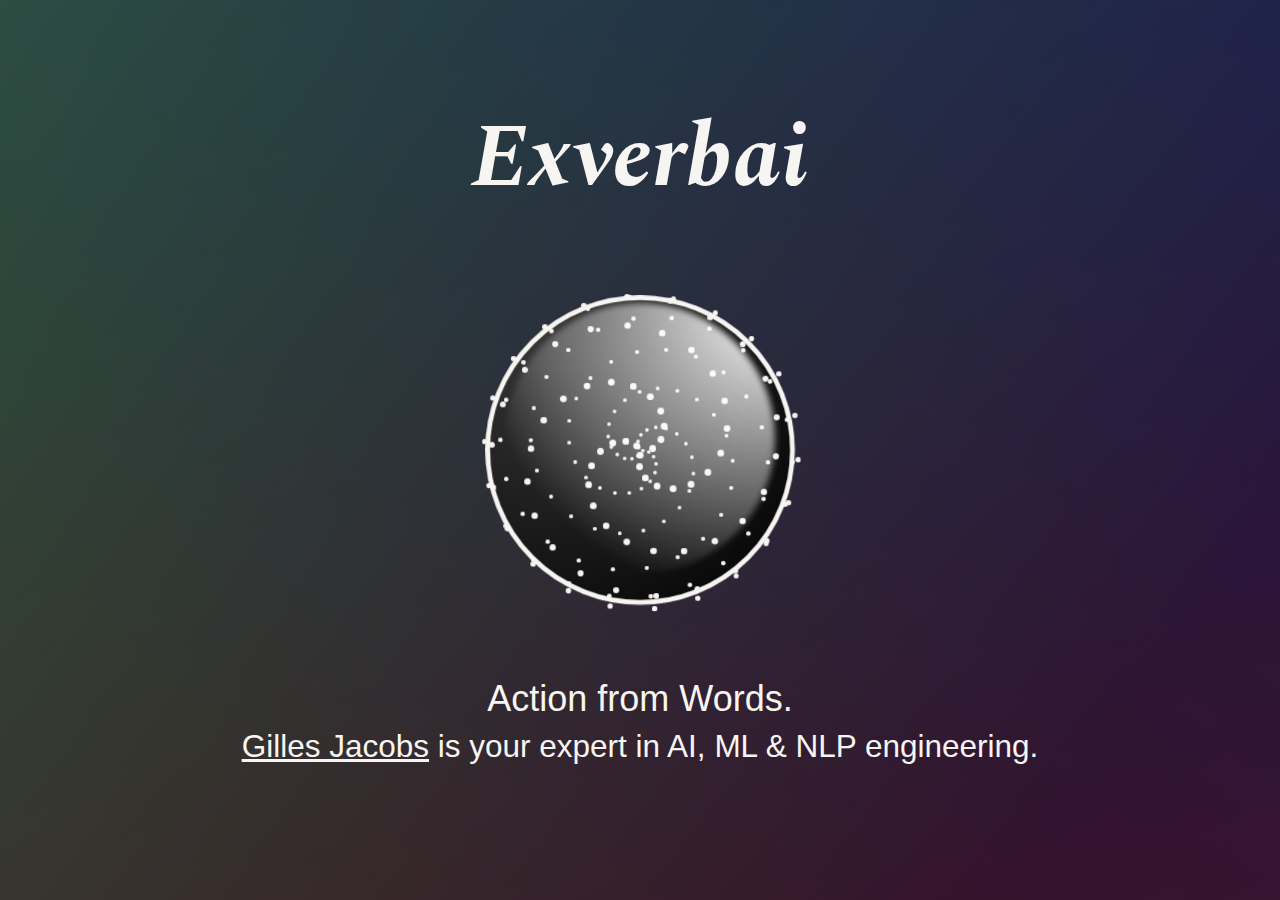
==== commit be499816: "feat: proper responsiveness" ====
--- a/index-nonmini.html
+++ b/index-nonmini.html
@@ -1,6 +1,6 @@
 <!DOCTYPE html>
 <html lang="en">
-<head>
+  <head>
     <meta charset="UTF-8">
     <meta name="viewport" content="width=device-width, initial-scale=1">
     <meta name="description" content="Exverbai is your expert in AI, ML, and NLP engineering.">
@@ -14,1789 +14,1806 @@
     <link rel="mask-icon" href="/safari-pinned-tab.svg" color="#000000">
     <meta name="msapplication-TileColor" content="#ffffff">
     <meta name="theme-color" content="#ffffff">
-
     <style>
-        html {
-            -webkit-background-size: cover;
-            -moz-background-size: cover;
-            -o-background-size: cover;
-            background-size: cover;
-            background: linear-gradient(217deg, rgba(0, 45, 200, .20), rgba(255, 50, 50, 0) 85%),
-            linear-gradient(127deg, rgba(120, 255, 100, .25), rgba(100, 255, 100, 0) 85%),
-            linear-gradient(336deg, rgba(255, 0, 0, .15), rgba(100, 100, 255, 0) 85%), rgba(25, 20, 40, 1);
+      html {
+        -webkit-background-size: cover;
+        -moz-background-size: cover;
+        -o-background-size: cover;
+        background-size: cover;
+        background: linear-gradient(217deg, rgba(0, 45, 200, .20), rgba(255, 50, 50, 0) 85%),
+          linear-gradient(127deg, rgba(120, 255, 100, .25), rgba(100, 255, 100, 0) 85%),
+          linear-gradient(336deg, rgba(255, 0, 0, .15), rgba(100, 100, 255, 0) 85%), rgba(25, 20, 40, 1);
+      }
+
+      body {
+        margin: 0;
+        display: flex;
+        height: 100vh;
+        width: 100vw;
+        overflow: hidden;
+        justify-content: center;
+        align-items: center;
+        flex-direction: column;
+      }
+
+      :root {
+        /* Initial scale factor */
+        --scale-factor: 0.6;
+      }
+
+      .logo {
+        color: #f7f5f2;
+        font-family: 'Spectral', 'Iowan Old Style', 'Palatino Linotype', 'URW Palladio L', P052, serif;
+        font-style: italic;
+        font-weight: bold;
+        font-size: clamp(5vh, 8vw, 10vh);
+        ;
+        position: absolute;
+        top: 10vh;
+        user-select: none;
+      }
+
+      .subtitle {
+        color: #f7f5f2;
+        font-family: -apple-system, BlinkMacSystemFont, "Segoe UI", Roboto, Oxygen-Sans, Ubuntu, Cantarell, "Helvetica Neue", sans-serif;
+        font-size: clamp(2vh, 3vw + 1vh, 4vh);
+        /* Subtitle font size, adjust as needed */
+        margin-top: 1rem;
+        /* Space between logo and subtitle */
+        position: absolute;
+        justify-content: center;
+        align-items: center;
+        bottom: 20vh;
+      }
+
+      .subtitle.subtitle--second {
+        font-size: clamp(1.5vh, 2.5vw + 0.5vh, 3.5vh);
+        bottom: 15vh;
+      }
+
+      .aard {
+        width: 500px;
+        height: 500px;
+        position: relative;
+        perspective: 800px;
+        background: radial-gradient(circle at 100px 100px, #363636, #000000);
+        border-radius: 50%;
+        border: 8px solid #f7f5f2;
+        transform: scale(var(--scale-factor));
+      }
+
+      .aard:before {
+        content: "";
+        position: absolute;
+        top: 1%;
+        left: 5%;
+        width: 90%;
+        height: 90%;
+        border-radius: 50%;
+        background: radial-gradient(circle at 100% 0px, #ffffff, rgba(255, 255, 255, 0) 80%);
+        filter: blur(5px);
+        z-index: 2;
+      }
+
+      .maan {
+        width: 500px;
+        height: 500px;
+        transform-style: preserve-3d;
+        animation: rotate 25s infinite linear;
+      }
+
+      span {
+        display: inline-block;
+        position: absolute;
+        top: 50%;
+        left: 50%;
+        perspective: 800px;
+        transform-style: preserve-3d;
+        width: 0;
+        height: 0;
+      }
+
+      span:before {
+        content: "";
+        width: 8px;
+        height: 8px;
+        display: inline-block;
+        position: absolute;
+        top: calc(50% - 2px);
+        left: calc(50% - 2px);
+        background: currentColor;
+        color: inherit;
+        border-radius: 50%;
+        animation: invertRotate 25s infinite linear, scale 2s infinite linear;
+      }
+
+      .aard span:nth-child(1) {
+        transform: translate3d(-1.81569px, 3.96736px, 249.96192px);
+        color: #f7f5f2;
+      }
+
+      .aard span:nth-child(1):before {
+        animation-delay: 0s, -0.00833s;
+      }
+
+      .aard span:nth-child(2) {
+        transform: translate3d(-5.70296px, -6.60301px, 249.84771px);
+        color: #f7f5f2;
+      }
+
+      .aard span:nth-child(2):before {
+        animation-delay: 0s, -0.01667s;
+      }
+
+      .aard span:nth-child(3) {
+        transform: translate3d(12.56286px, -3.65587px, 249.65738px);
+        color: #f7f5f2;
+      }
+
+      .aard span:nth-child(3):before {
+        animation-delay: 0s, -0.025s;
+      }
+
+      .aard span:nth-child(4) {
+        transform: translate3d(-2.53739px, 17.25354px, 249.39101px);
+        color: #f7f5f2;
+      }
+
+      .aard span:nth-child(4):before {
+        animation-delay: 0s, -0.03333s;
+      }
+
+      .aard span:nth-child(5) {
+        transform: translate3d(-18.28248px, -11.85364px, 249.04867px);
+        color: #f7f5f2;
+      }
+
+      .aard span:nth-child(5):before {
+        animation-delay: 0s, -0.04167s;
+      }
+
+      .aard span:nth-child(6) {
+        transform: translate3d(22.05169px, -14.02179px, 248.63047px);
+        color: #f7f5f2;
+      }
+
+      .aard span:nth-child(6):before {
+        animation-delay: 0s, -0.05s;
+      }
+
+      .aard span:nth-child(7) {
+        transform: translate3d(4.16602px, 30.18117px, 248.13654px);
+        color: #f7f5f2;
+      }
+
+      .aard span:nth-child(7):before {
+        animation-delay: 0s, -0.05833s;
+      }
+
+      .aard span:nth-child(8) {
+        transform: translate3d(-33.32011px, -10.0171px, 247.56702px);
+        color: #f7f5f2;
+      }
+
+      .aard span:nth-child(8):before {
+        animation-delay: 0s, -0.06667s;
+      }
+
+      .aard span:nth-child(9) {
+        transform: translate3d(25.82407px, -29.37007px, 246.92209px);
+        color: #f7f5f2;
+      }
+
+      .aard span:nth-child(9):before {
+        animation-delay: 0s, -0.075s;
+      }
+
+      .aard span:nth-child(10) {
+        transform: translate3d(17.71568px, 39.63282px, 246.20194px);
+        color: #f7f5f2;
+      }
+
+      .aard span:nth-child(10):before {
+        animation-delay: 0s, -0.08333s;
+      }
+
+      .aard span:nth-child(11) {
+        transform: translate3d(-47.70038px, -0.42223px, 245.4068px);
+        color: #f7f5f2;
+      }
+
+      .aard span:nth-child(11):before {
+        animation-delay: 0s, -0.09167s;
+      }
+
+      .aard span:nth-child(12) {
+        transform: translate3d(22.04794px, -47.07008px, 244.5369px);
+        color: #f7f5f2;
+      }
+
+      .aard span:nth-child(12):before {
+        animation-delay: 0s, -0.1s;
+      }
+
+      .aard span:nth-child(13) {
+        transform: translate3d(36.3813px, 42.88458px, 243.59252px);
+        color: #f7f5f2;
+      }
+
+      .aard span:nth-child(13):before {
+        animation-delay: 0s, -0.10833s;
+      }
+
+      .aard span:nth-child(14) {
+        transform: translate3d(-58.21886px, 16.38451px, 242.57393px);
+        color: #f7f5f2;
+      }
+
+      .aard span:nth-child(14):before {
+        animation-delay: 0s, -0.11667s;
+      }
+
+      .aard span:nth-child(15) {
+        transform: translate3d(9.9808px, -63.93035px, 241.48146px);
+        color: #f7f5f2;
+      }
+
+      .aard span:nth-child(15):before {
+        animation-delay: 0s, -0.125s;
+      }
+
+      .aard span:nth-child(16) {
+        transform: translate3d(57.48578px, 37.99845px, 240.31542px);
+        color: #f7f5f2;
+      }
+
+      .aard span:nth-child(16):before {
+        animation-delay: 0s, -0.13333s;
+      }
+
+      .aard span:nth-child(17) {
+        transform: translate3d(-62.02448px, 38.6722px, 239.07619px);
+        color: #f7f5f2;
+      }
+
+      .aard span:nth-child(17):before {
+        animation-delay: 0s, -0.14167s;
+      }
+
+      .aard span:nth-child(18) {
+        transform: translate3d(-9.88574px, -76.61913px, 237.76413px);
+        color: #f7f5f2;
+      }
+
+      .aard span:nth-child(18):before {
+        animation-delay: 0s, -0.15s;
+      }
+
+      .aard span:nth-child(19) {
+        transform: translate3d(77.73539px, 24.12204px, 236.37964px);
+        color: #f7f5f2;
+      }
+
+      .aard span:nth-child(19):before {
+        animation-delay: 0s, -0.15833s;
+      }
+
+      .aard span:nth-child(20) {
+        transform: translate3d(-57.02656px, 63.71093px, 234.92316px);
+        color: #f7f5f2;
+      }
+
+      .aard span:nth-child(20):before {
+        animation-delay: 0s, -0.16667s;
+      }
+
+      .aard span:nth-child(21) {
+        transform: translate3d(-35.83548px, -82.11299px, 233.39511px);
+        color: #f7f5f2;
+      }
+
+      .aard span:nth-child(21):before {
+        animation-delay: 0s, -0.175s;
+      }
+
+      .aard span:nth-child(22) {
+        transform: translate3d(93.63697px, 1.65781px, 231.79596px);
+        color: #f7f5f2;
+      }
+
+      .aard span:nth-child(22):before {
+        animation-delay: 0s, -0.18333s;
+      }
+
+      .aard span:nth-child(23) {
+        transform: translate3d(-42.21634px, 88.08919px, 230.12621px);
+        color: #f7f5f2;
+      }
+
+      .aard span:nth-child(23):before {
+        animation-delay: 0s, -0.19167s;
+      }
+
+      .aard span:nth-child(24) {
+        transform: translate3d(-65.09254px, -78.11933px, 228.38636px);
+        color: #f7f5f2;
+      }
+
+      .aard span:nth-child(24):before {
+        animation-delay: 0s, -0.2s;
+      }
+
+      .aard span:nth-child(25) {
+        transform: translate3d(101.95307px, -27.7211px, 226.57695px);
+        color: #f7f5f2;
+      }
+
+      .aard span:nth-child(25):before {
+        animation-delay: 0s, -0.20833s;
+      }
+
+      .aard span:nth-child(26) {
+        transform: translate3d(-17.86261px, 108.12727px, 224.69851px);
+        color: #f7f5f2;
+      }
+
+      .aard span:nth-child(26):before {
+        animation-delay: 0s, -0.21667s;
+      }
+
+      .aard span:nth-child(27) {
+        transform: translate3d(-94.1247px, -63.42123px, 222.75163px);
+        color: #f7f5f2;
+      }
+
+      .aard span:nth-child(27):before {
+        animation-delay: 0s, -0.225s;
+      }
+
+      .aard span:nth-child(28) {
+        transform: translate3d(100.14064px, -61.21334px, 220.7369px);
+        color: #f7f5f2;
+      }
+
+      .aard span:nth-child(28):before {
+        animation-delay: 0s, -0.23333s;
+      }
+
+      .aard span:nth-child(29) {
+        transform: translate3d(14.44492px, 120.33855px, 218.65493px);
+        color: #f7f5f2;
+      }
+
+      .aard span:nth-child(29):before {
+        animation-delay: 0s, -0.24167s;
+      }
+
+      .aard span:nth-child(30) {
+        transform: translate3d(-119.05162px, -38.10133px, 216.50635px);
+        color: #f7f5f2;
+      }
+
+      .aard span:nth-child(30):before {
+        animation-delay: 0s, -0.25s;
+      }
+
+      .aard span:nth-child(31) {
+        transform: translate3d(86.72046px, -95.17655px, 214.29183px);
+        color: #f7f5f2;
+      }
+
+      .aard span:nth-child(31):before {
+        animation-delay: 0s, -0.25833s;
+      }
+
+      .aard span:nth-child(32) {
+        transform: translate3d(51.91317px, 121.88488px, 212.01202px);
+        color: #f7f5f2;
+      }
+
+      .aard span:nth-child(32):before {
+        animation-delay: 0s, -0.26667s;
+      }
+
+      .aard span:nth-child(33) {
+        transform: translate3d(-136.11176px, -3.6152px, 209.66764px);
+        color: #f7f5f2;
+      }
+
+      .aard span:nth-child(33):before {
+        animation-delay: 0s, -0.275s;
+      }
+
+      .aard span:nth-child(34) {
+        transform: translate3d(61.53121px, -125.5287px, 207.25939px);
+        color: #f7f5f2;
+      }
+
+      .aard span:nth-child(34):before {
+        animation-delay: 0s, -0.28333s;
+      }
+
+      .aard span:nth-child(35) {
+        transform: translate3d(90.81424px, 110.97136px, 204.78801px);
+        color: #f7f5f2;
+      }
+
+      .aard span:nth-child(35):before {
+        animation-delay: 0s, -0.29167s;
+      }
+
+      .aard span:nth-child(36) {
+        transform: translate3d(-142.13391px, 37.29841px, 202.25425px);
+        color: #f7f5f2;
+      }
+
+      .aard span:nth-child(36):before {
+        animation-delay: 0s, -0.3s;
+      }
+
+      .aard span:nth-child(37) {
+        transform: translate3d(25.83552px, -148.21895px, 199.65888px);
+        color: #f7f5f2;
+      }
+
+      .aard span:nth-child(37):before {
+        animation-delay: 0s, -0.30833s;
+      }
+
+      .aard span:nth-child(38) {
+        transform: translate3d(126.87726px, 87.13267px, 197.00269px);
+        color: #f7f5f2;
+      }
+
+      .aard span:nth-child(38):before {
+        animation-delay: 0s, -0.31667s;
+      }
+
+      .aard span:nth-child(39) {
+        transform: translate3d(-134.95824px, 80.86428px, 194.28649px);
+        color: #f7f5f2;
+      }
+
+      .aard span:nth-child(39):before {
+        animation-delay: 0s, -0.325s;
+      }
+
+      .aard span:nth-child(40) {
+        transform: translate3d(-17.73889px, -159.71483px, 191.51111px);
+        color: #f7f5f2;
+      }
+
+      .aard span:nth-child(40):before {
+        animation-delay: 0s, -0.33333s;
+      }
+
+      .aard span:nth-child(41) {
+        transform: translate3d(155.76116px, 51.37414px, 188.6774px);
+        color: #f7f5f2;
+      }
+
+      .aard span:nth-child(41):before {
+        animation-delay: 0s, -0.34167s;
+      }
+
+      .aard span:nth-child(42) {
+        transform: translate3d(-113.75613px, 122.65002px, 185.78621px);
+        color: #f7f5f2;
+      }
+
+      .aard span:nth-child(42):before {
+        animation-delay: 0s, -0.35s;
+      }
+
+      .aard span:nth-child(43) {
+        transform: translate3d(-65.42043px, -157.44929px, 182.83843px);
+        color: #f7f5f2;
+      }
+
+      .aard span:nth-child(43):before {
+        animation-delay: 0s, -0.35833s;
+      }
+
+      .aard span:nth-child(44) {
+        transform: translate3d(173.55575px, 6.14743px, 179.83495px);
+        color: #f7f5f2;
+      }
+
+      .aard span:nth-child(44):before {
+        animation-delay: 0s, -0.36667s;
+      }
+
+      .aard span:nth-child(45) {
+        transform: translate3d(-79.20897px, 158.03778px, 176.7767px);
+        color: #f7f5f2;
+      }
+
+      .aard span:nth-child(45):before {
+        animation-delay: 0s, -0.375s;
+      }
+
+      .aard span:nth-child(46) {
+        transform: translate3d(-112.65661px, -140.17524px, 173.66459px);
+        color: #f7f5f2;
+      }
+
+      .aard span:nth-child(46):before {
+        animation-delay: 0s, -0.38333s;
+      }
+
+      .aard span:nth-child(47) {
+        transform: translate3d(177.25442px, -44.84149px, 170.49959px);
+        color: #f7f5f2;
+      }
+
+      .aard span:nth-child(47):before {
+        animation-delay: 0s, -0.39167s;
+      }
+
+      .aard span:nth-child(48) {
+        transform: translate3d(-33.52149px, 182.73704px, 167.28265px);
+        color: #f7f5f2;
+      }
+
+      .aard span:nth-child(48):before {
+        animation-delay: 0s, -0.4s;
+      }
+
+      .aard span:nth-child(49) {
+        transform: translate3d(-154.58117px, -108.1842px, 164.01476px);
+        color: #f7f5f2;
+      }
+
+      .aard span:nth-child(49):before {
+        animation-delay: 0s, -0.40833s;
+      }
+
+      .aard span:nth-child(50) {
+        transform: translate3d(165.14365px, -96.97465px, 160.6969px);
+        color: #f7f5f2;
+      }
+
+      .aard span:nth-child(50):before {
+        animation-delay: 0s, -0.41667s;
+      }
+
+      .aard span:nth-child(51) {
+        transform: translate3d(19.73673px, 193.28141px, 157.3301px);
+        color: #f7f5f2;
+      }
+
+      .aard span:nth-child(51):before {
+        animation-delay: 0s, -0.425s;
+      }
+
+      .aard span:nth-child(52) {
+        transform: translate3d(-186.53554px, -63.36048px, 153.91537px);
+        color: #f7f5f2;
+      }
+
+      .aard span:nth-child(52):before {
+        animation-delay: 0s, -0.43333s;
+      }
+
+      .aard span:nth-child(53) {
+        transform: translate3d(137.06313px, -145.18046px, 150.45376px);
+        color: #f7f5f2;
+      }
+
+      .aard span:nth-child(53):before {
+        animation-delay: 0s, -0.44167s;
+      }
+
+      .aard span:nth-child(54) {
+        transform: translate3d(75.94841px, 187.45298px, 146.94631px);
+        color: #f7f5f2;
+      }
+
+      .aard span:nth-child(54):before {
+        animation-delay: 0s, -0.45s;
+      }
+
+      .aard span:nth-child(55) {
+        transform: translate3d(-204.58749px, -9.06037px, 143.39411px);
+        color: #f7f5f2;
+      }
+
+      .aard span:nth-child(55):before {
+        animation-delay: 0s, -0.45833s;
+      }
+
+      .aard span:nth-child(56) {
+        transform: translate3d(94.50388px, -184.45995px, 139.79823px);
+        color: #f7f5f2;
+      }
+
+      .aard span:nth-child(56):before {
+        animation-delay: 0s, -0.46667s;
+      }
+
+      .aard span:nth-child(57) {
+        transform: translate3d(129.89343px, 164.58499px, 136.15976px);
+        color: #f7f5f2;
+      }
+
+      .aard span:nth-child(57):before {
+        animation-delay: 0s, -0.475s;
+      }
+
+      .aard span:nth-child(58) {
+        transform: translate3d(-205.98923px, 50.17506px, 132.47982px);
+        color: #f7f5f2;
+      }
+
+      .aard span:nth-child(58):before {
+        animation-delay: 0s, -0.48333s;
+      }
+
+      .aard span:nth-child(59) {
+        transform: translate3d(40.52889px, -210.42432px, 128.75952px);
+        color: #f7f5f2;
+      }
+
+      .aard span:nth-child(59):before {
+        animation-delay: 0s, -0.49167s;
+      }
+
+      .aard span:nth-child(60) {
+        transform: translate3d(176.27535px, 125.70601px, 125px);
+        color: #f7f5f2;
+      }
+
+      .aard span:nth-child(60):before {
+        animation-delay: 0s, -0.5s;
+      }
+
+      .aard span:nth-child(61) {
+        transform: translate3d(-189.52289px, 109.04609px, 121.20241px);
+        color: #f7f5f2;
+      }
+
+      .aard span:nth-child(61):before {
+        animation-delay: 0s, -0.50833s;
+      }
+
+      .aard span:nth-child(62) {
+        transform: translate3d(-20.47913px, -219.78486px, 117.36789px);
+        color: #f7f5f2;
+      }
+
+      .aard span:nth-child(62):before {
+        animation-delay: 0s, -0.51667s;
+      }
+
+      .aard span:nth-child(63) {
+        transform: translate3d(210.27401px, 73.50599px, 113.49762px);
+        color: #f7f5f2;
+      }
+
+      .aard span:nth-child(63):before {
+        animation-delay: 0s, -0.525s;
+      }
+
+      .aard span:nth-child(64) {
+        transform: translate3d(-155.69266px, 162.0161px, 109.59279px);
+        color: #f7f5f2;
+      }
+
+      .aard span:nth-child(64):before {
+        animation-delay: 0s, -0.53333s;
+      }
+
+      .aard span:nth-child(65) {
+        transform: translate3d(-83.21975px, -210.74057px, 105.65457px);
+        color: #f7f5f2;
+      }
+
+      .aard span:nth-child(65):before {
+        animation-delay: 0s, -0.54167s;
+      }
+
+      .aard span:nth-child(66) {
+        transform: translate3d(228.06436px, 12.12357px, 101.68416px);
+        color: #f7f5f2;
+      }
+
+      .aard span:nth-child(66):before {
+        animation-delay: 0s, -0.55s;
+      }
+
+      .aard span:nth-child(67) {
+        transform: translate3d(-106.73918px, 203.87452px, 97.68278px);
+        color: #f7f5f2;
+      }
+
+      .aard span:nth-child(67):before {
+        animation-delay: 0s, -0.55833s;
+      }
+
+      .aard span:nth-child(68) {
+        transform: translate3d(-141.98621px, -183.21923px, 93.65165px);
+        color: #f7f5f2;
+      }
+
+      .aard span:nth-child(68):before {
+        animation-delay: 0s, -0.56667s;
+      }
+
+      .aard span:nth-child(69) {
+        transform: translate3d(227.24489px, -53.22628px, 89.59199px);
+        color: #f7f5f2;
+      }
+
+      .aard span:nth-child(69):before {
+        animation-delay: 0s, -0.575s;
+      }
+
+      .aard span:nth-child(70) {
+        transform: translate3d(-46.47099px, 230.28099px, 85.50504px);
+        color: #f7f5f2;
+      }
+
+      .aard span:nth-child(70):before {
+        animation-delay: 0s, -0.58333s;
+      }
+
+      .aard span:nth-child(71) {
+        transform: translate3d(-191.23347px, -138.94277px, 81.39204px);
+        color: #f7f5f2;
+      }
+
+      .aard span:nth-child(71):before {
+        animation-delay: 0s, -0.59167s;
+      }
+
+      .aard span:nth-child(72) {
+        transform: translate3d(207.1276px, -116.74732px, 77.25425px);
+        color: #f7f5f2;
+      }
+
+      .aard span:nth-child(72):before {
+        animation-delay: 0s, -0.6s;
+      }
+
+      .aard span:nth-child(73) {
+        transform: translate3d(20.0727px, 238.23205px, 73.09293px);
+        color: #f7f5f2;
+      }
+
+      .aard span:nth-child(73):before {
+        animation-delay: 0s, -0.60833s;
+      }
+
+      .aard span:nth-child(74) {
+        transform: translate3d(-226.14314px, -81.30673px, 68.90934px);
+        color: #f7f5f2;
+      }
+
+      .aard span:nth-child(74):before {
+        animation-delay: 0s, -0.61667s;
+      }
+
+      .aard span:nth-child(75) {
+        transform: translate3d(168.8561px, -172.6294px, 64.70476px);
+        color: #f7f5f2;
+      }
+
+      .aard span:nth-child(75):before {
+        animation-delay: 0s, -0.625s;
+      }
+
+      .aard span:nth-child(76) {
+        transform: translate3d(87.09478px, 226.39923px, 60.48047px);
+        color: #f7f5f2;
+      }
+
+      .aard span:nth-child(76):before {
+        animation-delay: 0s, -0.63333s;
+      }
+
+      .aard span:nth-child(77) {
+        transform: translate3d(-243.12509px, -15.08333px, 56.23776px);
+        color: #f7f5f2;
+      }
+
+      .aard span:nth-child(77):before {
+        animation-delay: 0s, -0.64167s;
+      }
+
+      .aard span:nth-child(78) {
+        transform: translate3d(115.33639px, -215.62888px, 51.97792px);
+        color: #f7f5f2;
+      }
+
+      .aard span:nth-child(78):before {
+        animation-delay: 0s, -0.65s;
+      }
+
+      .aard span:nth-child(79) {
+        transform: translate3d(148.60066px, 195.30064px, 47.70225px);
+        color: #f7f5f2;
+      }
+
+      .aard span:nth-child(79):before {
+        animation-delay: 0s, -0.65833s;
+      }
+
+      .aard span:nth-child(80) {
+        transform: translate3d(-240.20183px, 54.02292px, 43.41204px);
+        color: #f7f5f2;
+      }
+
+      .aard span:nth-child(80):before {
+        animation-delay: 0s, -0.66667s;
+      }
+
+      .aard span:nth-child(81) {
+        transform: translate3d(50.98502px, -241.601px, 39.10862px);
+        color: #f7f5f2;
+      }
+
+      .aard span:nth-child(81):before {
+        animation-delay: 0s, -0.675s;
+      }
+
+      .aard span:nth-child(82) {
+        transform: translate3d(198.98829px, 147.28573px, 34.79328px);
+        color: #f7f5f2;
+      }
+
+      .aard span:nth-child(82):before {
+        animation-delay: 0s, -0.68333s;
+      }
+
+      .aard span:nth-child(83) {
+        transform: translate3d(-217.23348px, 119.9223px, 30.46734px);
+        color: #f7f5f2;
+      }
+
+      .aard span:nth-child(83):before {
+        animation-delay: 0s, -0.69167s;
+      }
+
+      .aard span:nth-child(84) {
+        transform: translate3d(-18.68112px, -247.92767px, 26.13212px);
+        color: #f7f5f2;
+      }
+
+      .aard span:nth-child(84):before {
+        animation-delay: 0s, -0.7s;
+      }
+
+      .aard span:nth-child(85) {
+        transform: translate3d(233.60635px, 86.33259px, 21.78894px);
+        color: #f7f5f2;
+      }
+
+      .aard span:nth-child(85):before {
+        animation-delay: 0s, -0.70833s;
+      }
+
+      .aard span:nth-child(86) {
+        transform: translate3d(-175.95808px, 176.73322px, 17.43912px);
+        color: #f7f5f2;
+      }
+
+      .aard span:nth-child(86):before {
+        animation-delay: 0s, -0.71667s;
+      }
+
+      .aard span:nth-child(87) {
+        transform: translate3d(-87.5721px, -233.79465px, 13.08399px);
+        color: #f7f5f2;
+      }
+
+      .aard span:nth-child(87):before {
+        animation-delay: 0s, -0.725s;
+      }
+
+      .aard span:nth-child(88) {
+        transform: translate3d(249.22157px, 17.67728px, 8.72487px);
+        color: #f7f5f2;
+      }
+
+      .aard span:nth-child(88):before {
+        animation-delay: 0s, -0.73333s;
+      }
+
+      .aard span:nth-child(89) {
+        transform: translate3d(-119.84144px, 219.36042px, 4.3631px);
+        color: #f7f5f2;
+      }
+
+      .aard span:nth-child(89):before {
+        animation-delay: 0s, -0.74167s;
+      }
+
+      .aard span:nth-child(90) {
+        transform: translate3d(-149.61502px, -200.28816px, 0px);
+        color: #f7f5f2;
+      }
+
+      .aard span:nth-child(90):before {
+        animation-delay: 0s, -0.75s;
+      }
+
+      .aard span:nth-child(91) {
+        transform: translate3d(244.3461px, -52.68724px, -4.3631px);
+        color: #f7f5f2;
+      }
+
+      .aard span:nth-child(91):before {
+        animation-delay: 0s, -0.75833s;
+      }
+
+      .aard span:nth-child(92) {
+        transform: translate3d(-53.75091px, 243.99737px, -8.72487px);
+        color: #f7f5f2;
+      }
+
+      .aard span:nth-child(92):before {
+        animation-delay: 0s, -0.76667s;
+      }
+
+      .aard span:nth-child(93) {
+        transform: translate3d(-199.34594px, -150.29972px, -13.08399px);
+        color: #f7f5f2;
+      }
+
+      .aard span:nth-child(93):before {
+        animation-delay: 0s, -0.775s;
+      }
+
+      .aard span:nth-child(94) {
+        transform: translate3d(219.39px, -118.59133px, -17.43912px);
+        color: #f7f5f2;
+      }
+
+      .aard span:nth-child(94):before {
+        animation-delay: 0s, -0.78333s;
+      }
+
+      .aard span:nth-child(95) {
+        transform: translate3d(16.51364px, 248.50059px, -21.78894px);
+        color: #f7f5f2;
+      }
+
+      .aard span:nth-child(95):before {
+        animation-delay: 0s, -0.79167s;
+      }
+
+      .aard span:nth-child(96) {
+        transform: translate3d(-232.44207px, -88.24849px, -26.13212px);
+        color: #f7f5f2;
+      }
+
+      .aard span:nth-child(96):before {
+        animation-delay: 0s, -0.8s;
+      }
+
+      .aard span:nth-child(97) {
+        transform: translate3d(176.62258px, -174.28771px, -30.46734px);
+        color: #f7f5f2;
+      }
+
+      .aard span:nth-child(97):before {
+        animation-delay: 0s, -0.80833s;
+      }
+
+      .aard span:nth-child(98) {
+        transform: translate3d(84.7834px, 232.59665px, -34.79328px);
+        color: #f7f5f2;
+      }
+
+      .aard span:nth-child(98):before {
+        animation-delay: 0s, -0.81667s;
+      }
+
+      .aard span:nth-child(99) {
+        transform: translate3d(-246.139px, -19.64971px, -39.10862px);
+        color: #f7f5f2;
+      }
+
+      .aard span:nth-child(99):before {
+        animation-delay: 0s, -0.825s;
+      }
+
+      .aard span:nth-child(100) {
+        transform: translate3d(119.94655px, -215.00749px, -43.41204px);
+        color: #f7f5f2;
+      }
+
+      .aard span:nth-child(100):before {
+        animation-delay: 0s, -0.83333s;
+      }
+
+      .aard span:nth-child(101) {
+        transform: translate3d(145.12017px, 197.90056px, -47.70225px);
+        color: #f7f5f2;
+      }
+
+      .aard span:nth-child(101):before {
+        animation-delay: 0s, -0.84167s;
+      }
+
+      .aard span:nth-child(102) {
+        transform: translate3d(-239.48983px, 49.42589px, -51.97792px);
+        color: #f7f5f2;
+      }
+
+      .aard span:nth-child(102):before {
+        animation-delay: 0s, -0.85s;
+      }
+
+      .aard span:nth-child(103) {
+        transform: translate3d(54.50878px, -237.41547px, -56.23776px);
+        color: #f7f5f2;
+      }
+
+      .aard span:nth-child(103):before {
+        animation-delay: 0s, -0.85833s;
+      }
+
+      .aard span:nth-child(104) {
+        transform: translate3d(192.38977px, 147.744px, -60.48047px);
+        color: #f7f5f2;
+      }
+
+      .aard span:nth-child(104):before {
+        animation-delay: 0s, -0.86667s;
+      }
+
+      .aard span:nth-child(105) {
+        transform: translate3d(-213.44002px, 112.94535px, -64.70476px);
+        color: #f7f5f2;
+      }
+
+      .aard span:nth-child(105):before {
+        animation-delay: 0s, -0.875s;
+      }
+
+      .aard span:nth-child(106) {
+        transform: translate3d(-13.81151px, -239.91821px, -68.90934px);
+        color: #f7f5f2;
+      }
+
+      .aard span:nth-child(106):before {
+        animation-delay: 0s, -0.88333s;
+      }
+
+      .aard span:nth-child(107) {
+        transform: translate3d(222.75001px, 86.83234px, -73.09293px);
+        color: #f7f5f2;
+      }
+
+      .aard span:nth-child(107):before {
+        animation-delay: 0s, -0.89167s;
+      }
+
+      .aard span:nth-child(108) {
+        transform: translate3d(-170.7111px, 165.49774px, -77.25425px);
+        color: #f7f5f2;
+      }
+
+      .aard span:nth-child(108):before {
+        animation-delay: 0s, -0.9s;
+      }
+
+      .aard span:nth-child(109) {
+        transform: translate3d(-78.98318px, -222.79361px, -81.39204px);
+        color: #f7f5f2;
+      }
+
+      .aard span:nth-child(109):before {
+        animation-delay: 0s, -0.90833s;
+      }
+
+      .aard span:nth-child(110) {
+        transform: translate3d(234.00347px, 20.7669px, -85.50504px);
+        color: #f7f5f2;
+      }
+
+      .aard span:nth-child(110):before {
+        animation-delay: 0s, -0.91667s;
+      }
+
+      .aard span:nth-child(111) {
+        transform: translate3d(-115.50687px, 202.80887px, -89.59199px);
+        color: #f7f5f2;
+      }
+
+      .aard span:nth-child(111):before {
+        animation-delay: 0s, -0.925s;
+      }
+
+      .aard span:nth-child(112) {
+        transform: translate3d(-135.41157px, -188.13047px, -93.65165px);
+        color: #f7f5f2;
+      }
+
+      .aard span:nth-child(112):before {
+        animation-delay: 0s, -0.93333s;
+      }
+
+      .aard span:nth-child(113) {
+        transform: translate3d(225.77944px, -44.51649px, -97.68278px);
+        color: #f7f5f2;
+      }
+
+      .aard span:nth-child(113):before {
+        animation-delay: 0s, -0.94167s;
+      }
+
+      .aard span:nth-child(114) {
+        transform: translate3d(-53.07435px, 222.13385px, -101.68416px);
+        color: #f7f5f2;
+      }
+
+      .aard span:nth-child(114):before {
+        animation-delay: 0s, -0.95s;
+      }
+
+      .aard span:nth-child(115) {
+        transform: translate3d(-178.47374px, -139.58595px, -105.65457px);
+        color: #f7f5f2;
+      }
+
+      .aard span:nth-child(115):before {
+        animation-delay: 0s, -0.95833s;
+      }
+
+      .aard span:nth-child(116) {
+        transform: translate3d(199.52841px, -103.33362px, -109.59279px);
+        color: #f7f5f2;
+      }
+
+      .aard span:nth-child(116):before {
+        animation-delay: 0s, -0.96667s;
+      }
+
+      .aard span:nth-child(117) {
+        transform: translate3d(10.83319px, 222.48805px, -113.49762px);
+        color: #f7f5f2;
+      }
+
+      .aard span:nth-child(117):before {
+        animation-delay: 0s, -0.975s;
+      }
+
+      .aard span:nth-child(118) {
+        transform: translate3d(-204.94541px, -81.98877px, -117.36789px);
+        color: #f7f5f2;
+      }
+
+      .aard span:nth-child(118):before {
+        animation-delay: 0s, -0.98333s;
+      }
+
+      .aard span:nth-child(119) {
+        transform: translate3d(158.33197px, -150.80108px, -121.20241px);
+        color: #f7f5f2;
+      }
+
+      .aard span:nth-child(119):before {
+        animation-delay: 0s, -0.99167s;
+      }
+
+      .aard span:nth-child(120) {
+        transform: translate3d(70.53372px, 204.69488px, -125px);
+        color: #f7f5f2;
+      }
+
+      .aard span:nth-child(120):before {
+        animation-delay: 0s, -1s;
+      }
+
+      .aard span:nth-child(121) {
+        transform: translate3d(-213.27688px, -20.83172px, -128.75952px);
+        color: #f7f5f2;
+      }
+
+      .aard span:nth-child(121):before {
+        animation-delay: 0s, -1.00833s;
+      }
+
+      .aard span:nth-child(122) {
+        transform: translate3d(106.55096px, -183.29209px, -132.47982px);
+        color: #f7f5f2;
+      }
+
+      .aard span:nth-child(122):before {
+        animation-delay: 0s, -1.01667s;
+      }
+
+      .aard span:nth-child(123) {
+        transform: translate3d(120.97352px, 171.24814px, -136.15976px);
+        color: #f7f5f2;
+      }
+
+      .aard span:nth-child(123):before {
+        animation-delay: 0s, -1.025s;
+      }
+
+      .aard span:nth-child(124) {
+        transform: translate3d(-203.69145px, 38.29161px, -139.79823px);
+        color: #f7f5f2;
+      }
+
+      .aard span:nth-child(124):before {
+        animation-delay: 0s, -1.03333s;
+      }
+
+      .aard span:nth-child(125) {
+        transform: translate3d(49.35152px, -198.7525px, -143.39411px);
+        color: #f7f5f2;
+      }
+
+      .aard span:nth-child(125):before {
+        animation-delay: 0s, -1.04167s;
+      }
+
+      .aard span:nth-child(126) {
+        transform: translate3d(158.20572px, 126.00687px, -146.94631px);
+        color: #f7f5f2;
+      }
+
+      .aard span:nth-child(126):before {
+        animation-delay: 0s, -1.05s;
+      }
+
+      .aard span:nth-child(127) {
+        transform: translate3d(-178.09941px, 90.24559px, -150.45376px);
+        color: #f7f5f2;
+      }
+
+      .aard span:nth-child(127):before {
+        animation-delay: 0s, -1.05833s;
+      }
+
+      .aard span:nth-child(128) {
+        transform: translate3d(-7.83889px, -196.84667px, -153.91537px);
+        color: #f7f5f2;
+      }
+
+      .aard span:nth-child(128):before {
+        animation-delay: 0s, -1.06667s;
+      }
+
+      .aard span:nth-child(129) {
+        transform: translate3d(179.74144px, 73.75807px, -157.3301px);
+        color: #f7f5f2;
+      }
+
+      .aard span:nth-child(129):before {
+        animation-delay: 0s, -1.075s;
+      }
+
+      .aard span:nth-child(130) {
+        transform: translate3d(-139.84029px, 130.84799px, -160.6969px);
+        color: #f7f5f2;
+      }
+
+      .aard span:nth-child(130):before {
+        animation-delay: 0s, -1.08333s;
+      }
+
+      .aard span:nth-child(131) {
+        transform: translate3d(-59.88623px, -178.92121px, -164.01476px);
+        color: #f7f5f2;
+      }
+
+      .aard span:nth-child(131):before {
+        animation-delay: 0s, -1.09167s;
+      }
+
+      .aard span:nth-child(132) {
+        transform: translate3d(184.73916px, 19.69659px, -167.28265px);
+        color: #f7f5f2;
+      }
+
+      .aard span:nth-child(132):before {
+        animation-delay: 0s, -1.1s;
+      }
+
+      .aard span:nth-child(133) {
+        transform: translate3d(-93.28471px, 157.25092px, -170.49959px);
+        color: #f7f5f2;
+      }
+
+      .aard span:nth-child(133):before {
+        animation-delay: 0s, -1.10833s;
+      }
+
+      .aard span:nth-child(134) {
+        transform: translate3d(-102.45657px, -147.79466px, -173.66459px);
+        color: #f7f5f2;
+      }
+
+      .aard span:nth-child(134):before {
+        animation-delay: 0s, -1.11667s;
+      }
+
+      .aard span:nth-child(135) {
+        transform: translate3d(174.01579px, -31.12082px, -176.7767px);
+        color: #f7f5f2;
+      }
+
+      .aard span:nth-child(135):before {
+        animation-delay: 0s, -1.125s;
+      }
+
+      .aard span:nth-child(136) {
+        transform: translate3d(-43.34135px, 168.16931px, -179.83495px);
+        color: #f7f5f2;
+      }
+
+      .aard span:nth-child(136):before {
+        animation-delay: 0s, -1.13333s;
+      }
+
+      .aard span:nth-child(137) {
+        transform: translate3d(-132.4214px, -107.39964px, -182.83843px);
+        color: #f7f5f2;
+      }
+
+      .aard span:nth-child(137):before {
+        animation-delay: 0s, -1.14167s;
+      }
+
+      .aard span:nth-child(138) {
+        transform: translate3d(149.88264px, -74.28783px, -185.78621px);
+        color: #f7f5f2;
+      }
+
+      .aard span:nth-child(138):before {
+        animation-delay: 0s, -1.15s;
+      }
+
+      .aard span:nth-child(139) {
+        transform: translate3d(5.07542px, 163.93621px, -188.6774px);
+        color: #f7f5f2;
+      }
+
+      .aard span:nth-child(139):before {
+        animation-delay: 0s, -1.15833s;
+      }
+
+      .aard span:nth-child(140) {
+        transform: translate3d(-148.1207px, -62.31977px, -191.51111px);
+        color: #f7f5f2;
+      }
+
+      .aard span:nth-child(140):before {
+        animation-delay: 0s, -1.16667s;
+      }
+
+      .aard span:nth-child(141) {
+        transform: translate3d(115.82848px, -106.47311px, -194.28649px);
+        color: #f7f5f2;
+      }
+
+      .aard span:nth-child(141):before {
+        animation-delay: 0s, -1.175s;
+      }
+
+      .aard span:nth-child(142) {
+        transform: translate3d(47.55893px, 146.38336px, -197.00269px);
+        color: #f7f5f2;
+      }
+
+      .aard span:nth-child(142):before {
+        animation-delay: 0s, -1.18333s;
+      }
+
+      .aard span:nth-child(143) {
+        transform: translate3d(-149.45879px, -17.27431px, -199.65888px);
+        color: #f7f5f2;
+      }
+
+      .aard span:nth-child(143):before {
+        animation-delay: 0s, -1.19167s;
+      }
+
+      .aard span:nth-child(144) {
+        transform: translate3d(76.08815px, -125.71321px, -202.25425px);
+        color: #f7f5f2;
+      }
+
+      .aard span:nth-child(144):before {
+        animation-delay: 0s, -1.2s;
+      }
+
+      .aard span:nth-child(145) {
+        transform: translate3d(80.64899px, 118.56479px, -204.78801px);
+        color: #f7f5f2;
+      }
+
+      .aard span:nth-child(145):before {
+        animation-delay: 0s, -1.20833s;
+      }
+
+      .aard span:nth-child(146) {
+        transform: translate3d(-137.8273px, 23.39188px, -207.25939px);
+        color: #f7f5f2;
+      }
+
+      .aard span:nth-child(146):before {
+        animation-delay: 0s, -1.21667s;
+      }
+
+      .aard span:nth-child(147) {
+        transform: translate3d(35.14702px, -131.5453px, -209.66764px);
+        color: #f7f5f2;
+      }
+
+      .aard span:nth-child(147):before {
+        animation-delay: 0s, -1.225s;
+      }
+
+      .aard span:nth-child(148) {
+        transform: translate3d(102.15002px, 84.35801px, -212.01202px);
+        color: #f7f5f2;
+      }
+
+      .aard span:nth-child(148):before {
+        animation-delay: 0s, -1.23333s;
+      }
+
+      .aard span:nth-child(149) {
+        transform: translate3d(-115.86811px, 56.15687px, -214.29183px);
+        color: #f7f5f2;
+      }
+
+      .aard span:nth-child(149):before {
+        animation-delay: 0s, -1.24167s;
+      }
+
+      .aard span:nth-child(150) {
+        transform: translate3d(-2.76208px, -124.96948px, -216.50635px);
+        color: #f7f5f2;
+      }
+
+      .aard span:nth-child(150):before {
+        animation-delay: 0s, -1.25s;
+      }
+
+      .aard span:nth-child(151) {
+        transform: translate3d(111.29664px, 47.99044px, -218.65493px);
+        color: #f7f5f2;
+      }
+
+      .aard span:nth-child(151):before {
+        animation-delay: 0s, -1.25833s;
+      }
+
+      .aard span:nth-child(152) {
+        transform: translate3d(-87.10744px, 78.66076px, -220.7369px);
+        color: #f7f5f2;
+      }
+
+      .aard span:nth-child(152):before {
+        animation-delay: 0s, -1.26667s;
+      }
+
+      .aard span:nth-child(153) {
+        transform: translate3d(-34.11328px, -108.24969px, -222.75163px);
+        color: #f7f5f2;
+      }
+
+      .aard span:nth-child(153):before {
+        animation-delay: 0s, -1.275s;
+      }
+
+      .aard span:nth-child(154) {
+        transform: translate3d(108.7524px, 13.546px, -224.69851px);
+        color: #f7f5f2;
+      }
+
+      .aard span:nth-child(154):before {
+        animation-delay: 0s, -1.28333s;
+      }
+
+      .aard span:nth-child(155) {
+        transform: translate3d(-55.50538px, 89.90017px, -226.57695px);
+        color: #f7f5f2;
+      }
+
+      .aard span:nth-child(155):before {
+        animation-delay: 0s, -1.29167s;
+      }
+
+      .aard span:nth-child(156) {
+        transform: translate3d(-56.44368px, -84.58002px, -228.38636px);
+        color: #f7f5f2;
+      }
+
+      .aard span:nth-child(156):before {
+        animation-delay: 0s, -1.3s;
+      }
+
+      .aard span:nth-child(157) {
+        transform: translate3d(96.44651px, -15.4918px, -230.12621px);
+        color: #f7f5f2;
+      }
+
+      .aard span:nth-child(157):before {
+        animation-delay: 0s, -1.30833s;
+      }
+
+      .aard span:nth-child(158) {
+        transform: translate3d(-24.97427px, 90.26027px, -231.79596px);
+        color: #f7f5f2;
+      }
+
+      .aard span:nth-child(158):before {
+        animation-delay: 0s, -1.31667s;
+      }
+
+      .aard span:nth-child(159) {
+        transform: translate3d(-68.57323px, -57.65793px, -233.39511px);
+        color: #f7f5f2;
+      }
+
+      .aard span:nth-child(159):before {
+        animation-delay: 0s, -1.325s;
+      }
+
+      .aard span:nth-child(160) {
+        transform: translate3d(77.27134px, -36.60945px, -234.92316px);
+        color: #f7f5f2;
+      }
+
+      .aard span:nth-child(160):before {
+        animation-delay: 0s, -1.33333s;
+      }
+
+      .aard span:nth-child(161) {
+        transform: translate3d(1.07817px, 81.3849px, -236.37964px);
+        color: #f7f5f2;
+      }
+
+      .aard span:nth-child(161):before {
+        animation-delay: 0s, -1.34167s;
+      }
+
+      .aard span:nth-child(162) {
+        transform: translate3d(-70.66679px, -31.21575px, -237.76413px);
+        color: #f7f5f2;
+      }
+
+      .aard span:nth-child(162):before {
+        animation-delay: 0s, -1.35s;
+      }
+
+      .aard span:nth-child(163) {
+        transform: translate3d(54.67918px, -48.50529px, -239.07619px);
+        color: #f7f5f2;
+      }
+
+      .aard span:nth-child(163):before {
+        animation-delay: 0s, -1.35833s;
+      }
+
+      .aard span:nth-child(164) {
+        transform: translate3d(20.12911px, 65.90384px, -240.31542px);
+        color: #f7f5f2;
+      }
+
+      .aard span:nth-child(164):before {
+        animation-delay: 0s, -1.36667s;
+      }
+
+      .aard span:nth-child(165) {
+        transform: translate3d(-64.13528px, -8.56572px, -241.48146px);
+        color: #f7f5f2;
+      }
+
+      .aard span:nth-child(165):before {
+        animation-delay: 0s, -1.375s;
+      }
+
+      .aard span:nth-child(166) {
+        transform: translate3d(32.22754px, -51.17884px, -242.57393px);
+        color: #f7f5f2;
+      }
+
+      .aard span:nth-child(166):before {
+        animation-delay: 0s, -1.38333s;
+      }
+
+      .aard span:nth-child(167) {
+        transform: translate3d(30.80165px, 47.05257px, -243.59252px);
+        color: #f7f5f2;
+      }
+
+      .aard span:nth-child(167):before {
+        animation-delay: 0s, -1.39167s;
+      }
+
+      .aard span:nth-child(168) {
+        transform: translate3d(-51.39105px, 7.78876px, -244.5369px);
+        color: #f7f5f2;
+      }
+
+      .aard span:nth-child(168):before {
+        animation-delay: 0s, -1.4s;
+      }
+
+      .aard span:nth-child(169) {
+        transform: translate3d(13.12729px, -45.86043px, -245.4068px);
+        color: #f7f5f2;
+      }
+
+      .aard span:nth-child(169):before {
+        animation-delay: 0s, -1.40833s;
+      }
+
+      .aard span:nth-child(170) {
+        transform: translate3d(32.97875px, 28.23132px, -246.20194px);
+        color: #f7f5f2;
+      }
+
+      .aard span:nth-child(170):before {
+        animation-delay: 0s, -1.41667s;
+      }
+
+      .aard span:nth-child(171) {
+        transform: translate3d(-35.48948px, 16.43108px, -246.92209px);
+        color: #f7f5f2;
+      }
+
+      .aard span:nth-child(171):before {
+        animation-delay: 0s, -1.425s;
+      }
+
+      .aard span:nth-child(172) {
+        transform: translate3d(-0.15294px, -34.79294px, -247.56702px);
+        color: #f7f5f2;
+      }
+
+      .aard span:nth-child(172):before {
+        animation-delay: 0s, -1.43333s;
+      }
+
+      .aard span:nth-child(173) {
+        transform: translate3d(27.75933px, 12.55699px, -248.13654px);
+        color: #f7f5f2;
+      }
+
+      .aard span:nth-child(173):before {
+        animation-delay: 0s, -1.44167s;
+      }
+
+      .aard span:nth-child(174) {
+        transform: translate3d(-19.70158px, 17.16786px, -248.63047px);
+        color: #f7f5f2;
+      }
+
+      .aard span:nth-child(174):before {
+        animation-delay: 0s, -1.45s;
+      }
+
+      .aard span:nth-child(175) {
+        transform: translate3d(-6.18007px, -20.89413px, -249.04867px);
+        color: #f7f5f2;
+      }
+
+      .aard span:nth-child(175):before {
+        animation-delay: 0s, -1.45833s;
+      }
+
+      .aard span:nth-child(176) {
+        transform: translate3d(17.26452px, 2.46153px, -249.39101px);
+        color: #f7f5f2;
+      }
+
+      .aard span:nth-child(176):before {
+        animation-delay: 0s, -1.46667s;
+      }
+
+      .aard span:nth-child(177) {
+        transform: translate3d(-7.06964px, 11.00958px, -249.65738px);
+        color: #f7f5f2;
+      }
+
+      .aard span:nth-child(177):before {
+        animation-delay: 0s, -1.475s;
+      }
+
+      .aard span:nth-child(178) {
+        transform: translate3d(-4.71385px, -7.34187px, -249.84771px);
+        color: #f7f5f2;
+      }
+
+      .aard span:nth-child(178):before {
+        animation-delay: 0s, -1.48333s;
+      }
+
+      .aard span:nth-child(179) {
+        transform: translate3d(4.31946px, -0.61559px, -249.96192px);
+        color: #f7f5f2;
+      }
+
+      .aard span:nth-child(179):before {
+        animation-delay: 0s, -1.49167s;
+      }
+
+      .aard span:nth-child(180) {
+        transform: translate3d(0px, 0px, -250px);
+        color: #f7f5f2;
+      }
+
+      .aard span:nth-child(180):before {
+        animation-delay: 0s, -1.5s;
+      }
+
+      @keyframes rotate {
+        to {
+          transform: rotateY(360deg);
         }
-
-        body {
-            margin: 0;
-            display: flex;
-            height: 100vh;
-            width: 100vw;
-            overflow: hidden;
-            justify-content: center;
-            align-items: center;
-            flex-direction: column;
+      }
+
+      @keyframes invertRotate {
+        to {
+          transform: rotateY(-360deg);
         }
-
+      }
+
+      /* Adjust the scale based on viewport width */
+      @media (max-width: 768px),
+      (max-height: 768px) {
         :root {
-            /* Initial scale factor */
-            --scale-factor: 0.6;
+          --scale-factor: 0.4;
         }
-
-        .logo {
-            color: #f7f5f2;
-            font-family: 'Spectral', 'Iowan Old Style', 'Palatino Linotype', 'URW Palladio L', P052, serif;
-            font-style: italic;
-            font-weight: bold;
-            font-size: clamp(5vh, 8vw, 10vh);;
-            position: relative;
-            /*left: -100px;*/
-            /*align-items: left;*/
-            /*right: auto;*/
+      }
+
+      @media (max-width: 480px),
+      (max-height: 480px) {
+        :root {
+          --scale-factor: 0.2;
         }
-
-        .subtitle {
-            color: #f7f5f2;
-            font-family: -apple-system, BlinkMacSystemFont, "Segoe UI", Roboto, Oxygen-Sans, Ubuntu, Cantarell, "Helvetica Neue", sans-serif;
-            font-size: clamp(2vh, 3vw + 1vh, 4vh); /* Subtitle font size, adjust as needed */
-            margin-top: 1rem; /* Space between logo and subtitle */
-            position: relative;
-            justify-content: center;
-            align-items: center;
+      }
+
+      @media (max-width: 240px),
+      (max-height: 240px) {
+        :root {
+          --scale-factor: 0.1;
         }
-
-        .subtitle.subtitle--second {
-            font-size: clamp(1.5vh, 2.5vw + 0.5vh, 3.5vh);
+      }
+
+      @media (max-width: 120px),
+      (max-height: 180px) {
+        :root {
+          --scale-factor: 0.5;
         }
-
-        .aard {
-            width: 500px;
-            height: 500px;
-            position: relative;
-            perspective: 800px;
-            background: radial-gradient(circle at 100px 100px, #363636, #000000);
-            border-radius: 50%;
-            border: 8px solid #f7f5f2;
-            transform: scale(var(--scale-factor));
-        }
-
-        .aard:before {
-            content: "";
-            position: absolute;
-            top: 1%;
-            left: 5%;
-            width: 90%;
-            height: 90%;
-            border-radius: 50%;
-            background: radial-gradient(circle at 100% 0px, #ffffff, rgba(255, 255, 255, 0) 80%);
-            filter: blur(5px);
-            z-index: 2;
-        }
-
-        .maan {
-            width: 500px;
-            height: 500px;
-            transform-style: preserve-3d;
-            animation: rotate 25s infinite linear;
-        }
-
-        span {
-            display: inline-block;
-            position: absolute;
-            top: 50%;
-            left: 50%;
-            perspective: 800px;
-            transform-style: preserve-3d;
-            width: 0;
-            height: 0;
-        }
-
-        span:before {
-            content: "";
-            width: 8px;
-            height: 8px;
-            display: inline-block;
-            position: absolute;
-            top: calc(50% - 2px);
-            left: calc(50% - 2px);
-            background: currentColor;
-            color: inherit;
-            border-radius: 50%;
-            animation: invertRotate 25s infinite linear, scale 2s infinite linear;
-        }
-
-        .aard span:nth-child(1) {
-            transform: translate3d(-1.81569px, 3.96736px, 249.96192px);
-            color: #f7f5f2;
-        }
-
-        .aard span:nth-child(1):before {
-            animation-delay: 0s, -0.00833s;
-        }
-
-        .aard span:nth-child(2) {
-            transform: translate3d(-5.70296px, -6.60301px, 249.84771px);
-            color: #f7f5f2;
-        }
-
-        .aard span:nth-child(2):before {
-            animation-delay: 0s, -0.01667s;
-        }
-
-        .aard span:nth-child(3) {
-            transform: translate3d(12.56286px, -3.65587px, 249.65738px);
-            color: #f7f5f2;
-        }
-
-        .aard span:nth-child(3):before {
-            animation-delay: 0s, -0.025s;
-        }
-
-        .aard span:nth-child(4) {
-            transform: translate3d(-2.53739px, 17.25354px, 249.39101px);
-            color: #f7f5f2;
-        }
-
-        .aard span:nth-child(4):before {
-            animation-delay: 0s, -0.03333s;
-        }
-
-        .aard span:nth-child(5) {
-            transform: translate3d(-18.28248px, -11.85364px, 249.04867px);
-            color: #f7f5f2;
-        }
-
-        .aard span:nth-child(5):before {
-            animation-delay: 0s, -0.04167s;
-        }
-
-        .aard span:nth-child(6) {
-            transform: translate3d(22.05169px, -14.02179px, 248.63047px);
-            color: #f7f5f2;
-        }
-
-        .aard span:nth-child(6):before {
-            animation-delay: 0s, -0.05s;
-        }
-
-        .aard span:nth-child(7) {
-            transform: translate3d(4.16602px, 30.18117px, 248.13654px);
-            color: #f7f5f2;
-        }
-
-        .aard span:nth-child(7):before {
-            animation-delay: 0s, -0.05833s;
-        }
-
-        .aard span:nth-child(8) {
-            transform: translate3d(-33.32011px, -10.0171px, 247.56702px);
-            color: #f7f5f2;
-        }
-
-        .aard span:nth-child(8):before {
-            animation-delay: 0s, -0.06667s;
-        }
-
-        .aard span:nth-child(9) {
-            transform: translate3d(25.82407px, -29.37007px, 246.92209px);
-            color: #f7f5f2;
-        }
-
-        .aard span:nth-child(9):before {
-            animation-delay: 0s, -0.075s;
-        }
-
-        .aard span:nth-child(10) {
-            transform: translate3d(17.71568px, 39.63282px, 246.20194px);
-            color: #f7f5f2;
-        }
-
-        .aard span:nth-child(10):before {
-            animation-delay: 0s, -0.08333s;
-        }
-
-        .aard span:nth-child(11) {
-            transform: translate3d(-47.70038px, -0.42223px, 245.4068px);
-            color: #f7f5f2;
-        }
-
-        .aard span:nth-child(11):before {
-            animation-delay: 0s, -0.09167s;
-        }
-
-        .aard span:nth-child(12) {
-            transform: translate3d(22.04794px, -47.07008px, 244.5369px);
-            color: #f7f5f2;
-        }
-
-        .aard span:nth-child(12):before {
-            animation-delay: 0s, -0.1s;
-        }
-
-        .aard span:nth-child(13) {
-            transform: translate3d(36.3813px, 42.88458px, 243.59252px);
-            color: #f7f5f2;
-        }
-
-        .aard span:nth-child(13):before {
-            animation-delay: 0s, -0.10833s;
-        }
-
-        .aard span:nth-child(14) {
-            transform: translate3d(-58.21886px, 16.38451px, 242.57393px);
-            color: #f7f5f2;
-        }
-
-        .aard span:nth-child(14):before {
-            animation-delay: 0s, -0.11667s;
-        }
-
-        .aard span:nth-child(15) {
-            transform: translate3d(9.9808px, -63.93035px, 241.48146px);
-            color: #f7f5f2;
-        }
-
-        .aard span:nth-child(15):before {
-            animation-delay: 0s, -0.125s;
-        }
-
-        .aard span:nth-child(16) {
-            transform: translate3d(57.48578px, 37.99845px, 240.31542px);
-            color: #f7f5f2;
-        }
-
-        .aard span:nth-child(16):before {
-            animation-delay: 0s, -0.13333s;
-        }
-
-        .aard span:nth-child(17) {
-            transform: translate3d(-62.02448px, 38.6722px, 239.07619px);
-            color: #f7f5f2;
-        }
-
-        .aard span:nth-child(17):before {
-            animation-delay: 0s, -0.14167s;
-        }
-
-        .aard span:nth-child(18) {
-            transform: translate3d(-9.88574px, -76.61913px, 237.76413px);
-            color: #f7f5f2;
-        }
-
-        .aard span:nth-child(18):before {
-            animation-delay: 0s, -0.15s;
-        }
-
-        .aard span:nth-child(19) {
-            transform: translate3d(77.73539px, 24.12204px, 236.37964px);
-            color: #f7f5f2;
-        }
-
-        .aard span:nth-child(19):before {
-            animation-delay: 0s, -0.15833s;
-        }
-
-        .aard span:nth-child(20) {
-            transform: translate3d(-57.02656px, 63.71093px, 234.92316px);
-            color: #f7f5f2;
-        }
-
-        .aard span:nth-child(20):before {
-            animation-delay: 0s, -0.16667s;
-        }
-
-        .aard span:nth-child(21) {
-            transform: translate3d(-35.83548px, -82.11299px, 233.39511px);
-            color: #f7f5f2;
-        }
-
-        .aard span:nth-child(21):before {
-            animation-delay: 0s, -0.175s;
-        }
-
-        .aard span:nth-child(22) {
-            transform: translate3d(93.63697px, 1.65781px, 231.79596px);
-            color: #f7f5f2;
-        }
-
-        .aard span:nth-child(22):before {
-            animation-delay: 0s, -0.18333s;
-        }
-
-        .aard span:nth-child(23) {
-            transform: translate3d(-42.21634px, 88.08919px, 230.12621px);
-            color: #f7f5f2;
-        }
-
-        .aard span:nth-child(23):before {
-            animation-delay: 0s, -0.19167s;
-        }
-
-        .aard span:nth-child(24) {
-            transform: translate3d(-65.09254px, -78.11933px, 228.38636px);
-            color: #f7f5f2;
-        }
-
-        .aard span:nth-child(24):before {
-            animation-delay: 0s, -0.2s;
-        }
-
-        .aard span:nth-child(25) {
-            transform: translate3d(101.95307px, -27.7211px, 226.57695px);
-            color: #f7f5f2;
-        }
-
-        .aard span:nth-child(25):before {
-            animation-delay: 0s, -0.20833s;
-        }
-
-        .aard span:nth-child(26) {
-            transform: translate3d(-17.86261px, 108.12727px, 224.69851px);
-            color: #f7f5f2;
-        }
-
-        .aard span:nth-child(26):before {
-            animation-delay: 0s, -0.21667s;
-        }
-
-        .aard span:nth-child(27) {
-            transform: translate3d(-94.1247px, -63.42123px, 222.75163px);
-            color: #f7f5f2;
-        }
-
-        .aard span:nth-child(27):before {
-            animation-delay: 0s, -0.225s;
-        }
-
-        .aard span:nth-child(28) {
-            transform: translate3d(100.14064px, -61.21334px, 220.7369px);
-            color: #f7f5f2;
-        }
-
-        .aard span:nth-child(28):before {
-            animation-delay: 0s, -0.23333s;
-        }
-
-        .aard span:nth-child(29) {
-            transform: translate3d(14.44492px, 120.33855px, 218.65493px);
-            color: #f7f5f2;
-        }
-
-        .aard span:nth-child(29):before {
-            animation-delay: 0s, -0.24167s;
-        }
-
-        .aard span:nth-child(30) {
-            transform: translate3d(-119.05162px, -38.10133px, 216.50635px);
-            color: #f7f5f2;
-        }
-
-        .aard span:nth-child(30):before {
-            animation-delay: 0s, -0.25s;
-        }
-
-        .aard span:nth-child(31) {
-            transform: translate3d(86.72046px, -95.17655px, 214.29183px);
-            color: #f7f5f2;
-        }
-
-        .aard span:nth-child(31):before {
-            animation-delay: 0s, -0.25833s;
-        }
-
-        .aard span:nth-child(32) {
-            transform: translate3d(51.91317px, 121.88488px, 212.01202px);
-            color: #f7f5f2;
-        }
-
-        .aard span:nth-child(32):before {
-            animation-delay: 0s, -0.26667s;
-        }
-
-        .aard span:nth-child(33) {
-            transform: translate3d(-136.11176px, -3.6152px, 209.66764px);
-            color: #f7f5f2;
-        }
-
-        .aard span:nth-child(33):before {
-            animation-delay: 0s, -0.275s;
-        }
-
-        .aard span:nth-child(34) {
-            transform: translate3d(61.53121px, -125.5287px, 207.25939px);
-            color: #f7f5f2;
-        }
-
-        .aard span:nth-child(34):before {
-            animation-delay: 0s, -0.28333s;
-        }
-
-        .aard span:nth-child(35) {
-            transform: translate3d(90.81424px, 110.97136px, 204.78801px);
-            color: #f7f5f2;
-        }
-
-        .aard span:nth-child(35):before {
-            animation-delay: 0s, -0.29167s;
-        }
-
-        .aard span:nth-child(36) {
-            transform: translate3d(-142.13391px, 37.29841px, 202.25425px);
-            color: #f7f5f2;
-        }
-
-        .aard span:nth-child(36):before {
-            animation-delay: 0s, -0.3s;
-        }
-
-        .aard span:nth-child(37) {
-            transform: translate3d(25.83552px, -148.21895px, 199.65888px);
-            color: #f7f5f2;
-        }
-
-        .aard span:nth-child(37):before {
-            animation-delay: 0s, -0.30833s;
-        }
-
-        .aard span:nth-child(38) {
-            transform: translate3d(126.87726px, 87.13267px, 197.00269px);
-            color: #f7f5f2;
-        }
-
-        .aard span:nth-child(38):before {
-            animation-delay: 0s, -0.31667s;
-        }
-
-        .aard span:nth-child(39) {
-            transform: translate3d(-134.95824px, 80.86428px, 194.28649px);
-            color: #f7f5f2;
-        }
-
-        .aard span:nth-child(39):before {
-            animation-delay: 0s, -0.325s;
-        }
-
-        .aard span:nth-child(40) {
-            transform: translate3d(-17.73889px, -159.71483px, 191.51111px);
-            color: #f7f5f2;
-        }
-
-        .aard span:nth-child(40):before {
-            animation-delay: 0s, -0.33333s;
-        }
-
-        .aard span:nth-child(41) {
-            transform: translate3d(155.76116px, 51.37414px, 188.6774px);
-            color: #f7f5f2;
-        }
-
-        .aard span:nth-child(41):before {
-            animation-delay: 0s, -0.34167s;
-        }
-
-        .aard span:nth-child(42) {
-            transform: translate3d(-113.75613px, 122.65002px, 185.78621px);
-            color: #f7f5f2;
-        }
-
-        .aard span:nth-child(42):before {
-            animation-delay: 0s, -0.35s;
-        }
-
-        .aard span:nth-child(43) {
-            transform: translate3d(-65.42043px, -157.44929px, 182.83843px);
-            color: #f7f5f2;
-        }
-
-        .aard span:nth-child(43):before {
-            animation-delay: 0s, -0.35833s;
-        }
-
-        .aard span:nth-child(44) {
-            transform: translate3d(173.55575px, 6.14743px, 179.83495px);
-            color: #f7f5f2;
-        }
-
-        .aard span:nth-child(44):before {
-            animation-delay: 0s, -0.36667s;
-        }
-
-        .aard span:nth-child(45) {
-            transform: translate3d(-79.20897px, 158.03778px, 176.7767px);
-            color: #f7f5f2;
-        }
-
-        .aard span:nth-child(45):before {
-            animation-delay: 0s, -0.375s;
-        }
-
-        .aard span:nth-child(46) {
-            transform: translate3d(-112.65661px, -140.17524px, 173.66459px);
-            color: #f7f5f2;
-        }
-
-        .aard span:nth-child(46):before {
-            animation-delay: 0s, -0.38333s;
-        }
-
-        .aard span:nth-child(47) {
-            transform: translate3d(177.25442px, -44.84149px, 170.49959px);
-            color: #f7f5f2;
-        }
-
-        .aard span:nth-child(47):before {
-            animation-delay: 0s, -0.39167s;
-        }
-
-        .aard span:nth-child(48) {
-            transform: translate3d(-33.52149px, 182.73704px, 167.28265px);
-            color: #f7f5f2;
-        }
-
-        .aard span:nth-child(48):before {
-            animation-delay: 0s, -0.4s;
-        }
-
-        .aard span:nth-child(49) {
-            transform: translate3d(-154.58117px, -108.1842px, 164.01476px);
-            color: #f7f5f2;
-        }
-
-        .aard span:nth-child(49):before {
-            animation-delay: 0s, -0.40833s;
-        }
-
-        .aard span:nth-child(50) {
-            transform: translate3d(165.14365px, -96.97465px, 160.6969px);
-            color: #f7f5f2;
-        }
-
-        .aard span:nth-child(50):before {
-            animation-delay: 0s, -0.41667s;
-        }
-
-        .aard span:nth-child(51) {
-            transform: translate3d(19.73673px, 193.28141px, 157.3301px);
-            color: #f7f5f2;
-        }
-
-        .aard span:nth-child(51):before {
-            animation-delay: 0s, -0.425s;
-        }
-
-        .aard span:nth-child(52) {
-            transform: translate3d(-186.53554px, -63.36048px, 153.91537px);
-            color: #f7f5f2;
-        }
-
-        .aard span:nth-child(52):before {
-            animation-delay: 0s, -0.43333s;
-        }
-
-        .aard span:nth-child(53) {
-            transform: translate3d(137.06313px, -145.18046px, 150.45376px);
-            color: #f7f5f2;
-        }
-
-        .aard span:nth-child(53):before {
-            animation-delay: 0s, -0.44167s;
-        }
-
-        .aard span:nth-child(54) {
-            transform: translate3d(75.94841px, 187.45298px, 146.94631px);
-            color: #f7f5f2;
-        }
-
-        .aard span:nth-child(54):before {
-            animation-delay: 0s, -0.45s;
-        }
-
-        .aard span:nth-child(55) {
-            transform: translate3d(-204.58749px, -9.06037px, 143.39411px);
-            color: #f7f5f2;
-        }
-
-        .aard span:nth-child(55):before {
-            animation-delay: 0s, -0.45833s;
-        }
-
-        .aard span:nth-child(56) {
-            transform: translate3d(94.50388px, -184.45995px, 139.79823px);
-            color: #f7f5f2;
-        }
-
-        .aard span:nth-child(56):before {
-            animation-delay: 0s, -0.46667s;
-        }
-
-        .aard span:nth-child(57) {
-            transform: translate3d(129.89343px, 164.58499px, 136.15976px);
-            color: #f7f5f2;
-        }
-
-        .aard span:nth-child(57):before {
-            animation-delay: 0s, -0.475s;
-        }
-
-        .aard span:nth-child(58) {
-            transform: translate3d(-205.98923px, 50.17506px, 132.47982px);
-            color: #f7f5f2;
-        }
-
-        .aard span:nth-child(58):before {
-            animation-delay: 0s, -0.48333s;
-        }
-
-        .aard span:nth-child(59) {
-            transform: translate3d(40.52889px, -210.42432px, 128.75952px);
-            color: #f7f5f2;
-        }
-
-        .aard span:nth-child(59):before {
-            animation-delay: 0s, -0.49167s;
-        }
-
-        .aard span:nth-child(60) {
-            transform: translate3d(176.27535px, 125.70601px, 125px);
-            color: #f7f5f2;
-        }
-
-        .aard span:nth-child(60):before {
-            animation-delay: 0s, -0.5s;
-        }
-
-        .aard span:nth-child(61) {
-            transform: translate3d(-189.52289px, 109.04609px, 121.20241px);
-            color: #f7f5f2;
-        }
-
-        .aard span:nth-child(61):before {
-            animation-delay: 0s, -0.50833s;
-        }
-
-        .aard span:nth-child(62) {
-            transform: translate3d(-20.47913px, -219.78486px, 117.36789px);
-            color: #f7f5f2;
-        }
-
-        .aard span:nth-child(62):before {
-            animation-delay: 0s, -0.51667s;
-        }
-
-        .aard span:nth-child(63) {
-            transform: translate3d(210.27401px, 73.50599px, 113.49762px);
-            color: #f7f5f2;
-        }
-
-        .aard span:nth-child(63):before {
-            animation-delay: 0s, -0.525s;
-        }
-
-        .aard span:nth-child(64) {
-            transform: translate3d(-155.69266px, 162.0161px, 109.59279px);
-            color: #f7f5f2;
-        }
-
-        .aard span:nth-child(64):before {
-            animation-delay: 0s, -0.53333s;
-        }
-
-        .aard span:nth-child(65) {
-            transform: translate3d(-83.21975px, -210.74057px, 105.65457px);
-            color: #f7f5f2;
-        }
-
-        .aard span:nth-child(65):before {
-            animation-delay: 0s, -0.54167s;
-        }
-
-        .aard span:nth-child(66) {
-            transform: translate3d(228.06436px, 12.12357px, 101.68416px);
-            color: #f7f5f2;
-        }
-
-        .aard span:nth-child(66):before {
-            animation-delay: 0s, -0.55s;
-        }
-
-        .aard span:nth-child(67) {
-            transform: translate3d(-106.73918px, 203.87452px, 97.68278px);
-            color: #f7f5f2;
-        }
-
-        .aard span:nth-child(67):before {
-            animation-delay: 0s, -0.55833s;
-        }
-
-        .aard span:nth-child(68) {
-            transform: translate3d(-141.98621px, -183.21923px, 93.65165px);
-            color: #f7f5f2;
-        }
-
-        .aard span:nth-child(68):before {
-            animation-delay: 0s, -0.56667s;
-        }
-
-        .aard span:nth-child(69) {
-            transform: translate3d(227.24489px, -53.22628px, 89.59199px);
-            color: #f7f5f2;
-        }
-
-        .aard span:nth-child(69):before {
-            animation-delay: 0s, -0.575s;
-        }
-
-        .aard span:nth-child(70) {
-            transform: translate3d(-46.47099px, 230.28099px, 85.50504px);
-            color: #f7f5f2;
-        }
-
-        .aard span:nth-child(70):before {
-            animation-delay: 0s, -0.58333s;
-        }
-
-        .aard span:nth-child(71) {
-            transform: translate3d(-191.23347px, -138.94277px, 81.39204px);
-            color: #f7f5f2;
-        }
-
-        .aard span:nth-child(71):before {
-            animation-delay: 0s, -0.59167s;
-        }
-
-        .aard span:nth-child(72) {
-            transform: translate3d(207.1276px, -116.74732px, 77.25425px);
-            color: #f7f5f2;
-        }
-
-        .aard span:nth-child(72):before {
-            animation-delay: 0s, -0.6s;
-        }
-
-        .aard span:nth-child(73) {
-            transform: translate3d(20.0727px, 238.23205px, 73.09293px);
-            color: #f7f5f2;
-        }
-
-        .aard span:nth-child(73):before {
-            animation-delay: 0s, -0.60833s;
-        }
-
-        .aard span:nth-child(74) {
-            transform: translate3d(-226.14314px, -81.30673px, 68.90934px);
-            color: #f7f5f2;
-        }
-
-        .aard span:nth-child(74):before {
-            animation-delay: 0s, -0.61667s;
-        }
-
-        .aard span:nth-child(75) {
-            transform: translate3d(168.8561px, -172.6294px, 64.70476px);
-            color: #f7f5f2;
-        }
-
-        .aard span:nth-child(75):before {
-            animation-delay: 0s, -0.625s;
-        }
-
-        .aard span:nth-child(76) {
-            transform: translate3d(87.09478px, 226.39923px, 60.48047px);
-            color: #f7f5f2;
-        }
-
-        .aard span:nth-child(76):before {
-            animation-delay: 0s, -0.63333s;
-        }
-
-        .aard span:nth-child(77) {
-            transform: translate3d(-243.12509px, -15.08333px, 56.23776px);
-            color: #f7f5f2;
-        }
-
-        .aard span:nth-child(77):before {
-            animation-delay: 0s, -0.64167s;
-        }
-
-        .aard span:nth-child(78) {
-            transform: translate3d(115.33639px, -215.62888px, 51.97792px);
-            color: #f7f5f2;
-        }
-
-        .aard span:nth-child(78):before {
-            animation-delay: 0s, -0.65s;
-        }
-
-        .aard span:nth-child(79) {
-            transform: translate3d(148.60066px, 195.30064px, 47.70225px);
-            color: #f7f5f2;
-        }
-
-        .aard span:nth-child(79):before {
-            animation-delay: 0s, -0.65833s;
-        }
-
-        .aard span:nth-child(80) {
-            transform: translate3d(-240.20183px, 54.02292px, 43.41204px);
-            color: #f7f5f2;
-        }
-
-        .aard span:nth-child(80):before {
-            animation-delay: 0s, -0.66667s;
-        }
-
-        .aard span:nth-child(81) {
-            transform: translate3d(50.98502px, -241.601px, 39.10862px);
-            color: #f7f5f2;
-        }
-
-        .aard span:nth-child(81):before {
-            animation-delay: 0s, -0.675s;
-        }
-
-        .aard span:nth-child(82) {
-            transform: translate3d(198.98829px, 147.28573px, 34.79328px);
-            color: #f7f5f2;
-        }
-
-        .aard span:nth-child(82):before {
-            animation-delay: 0s, -0.68333s;
-        }
-
-        .aard span:nth-child(83) {
-            transform: translate3d(-217.23348px, 119.9223px, 30.46734px);
-            color: #f7f5f2;
-        }
-
-        .aard span:nth-child(83):before {
-            animation-delay: 0s, -0.69167s;
-        }
-
-        .aard span:nth-child(84) {
-            transform: translate3d(-18.68112px, -247.92767px, 26.13212px);
-            color: #f7f5f2;
-        }
-
-        .aard span:nth-child(84):before {
-            animation-delay: 0s, -0.7s;
-        }
-
-        .aard span:nth-child(85) {
-            transform: translate3d(233.60635px, 86.33259px, 21.78894px);
-            color: #f7f5f2;
-        }
-
-        .aard span:nth-child(85):before {
-            animation-delay: 0s, -0.70833s;
-        }
-
-        .aard span:nth-child(86) {
-            transform: translate3d(-175.95808px, 176.73322px, 17.43912px);
-            color: #f7f5f2;
-        }
-
-        .aard span:nth-child(86):before {
-            animation-delay: 0s, -0.71667s;
-        }
-
-        .aard span:nth-child(87) {
-            transform: translate3d(-87.5721px, -233.79465px, 13.08399px);
-            color: #f7f5f2;
-        }
-
-        .aard span:nth-child(87):before {
-            animation-delay: 0s, -0.725s;
-        }
-
-        .aard span:nth-child(88) {
-            transform: translate3d(249.22157px, 17.67728px, 8.72487px);
-            color: #f7f5f2;
-        }
-
-        .aard span:nth-child(88):before {
-            animation-delay: 0s, -0.73333s;
-        }
-
-        .aard span:nth-child(89) {
-            transform: translate3d(-119.84144px, 219.36042px, 4.3631px);
-            color: #f7f5f2;
-        }
-
-        .aard span:nth-child(89):before {
-            animation-delay: 0s, -0.74167s;
-        }
-
-        .aard span:nth-child(90) {
-            transform: translate3d(-149.61502px, -200.28816px, 0px);
-            color: #f7f5f2;
-        }
-
-        .aard span:nth-child(90):before {
-            animation-delay: 0s, -0.75s;
-        }
-
-        .aard span:nth-child(91) {
-            transform: translate3d(244.3461px, -52.68724px, -4.3631px);
-            color: #f7f5f2;
-        }
-
-        .aard span:nth-child(91):before {
-            animation-delay: 0s, -0.75833s;
-        }
-
-        .aard span:nth-child(92) {
-            transform: translate3d(-53.75091px, 243.99737px, -8.72487px);
-            color: #f7f5f2;
-        }
-
-        .aard span:nth-child(92):before {
-            animation-delay: 0s, -0.76667s;
-        }
-
-        .aard span:nth-child(93) {
-            transform: translate3d(-199.34594px, -150.29972px, -13.08399px);
-            color: #f7f5f2;
-        }
-
-        .aard span:nth-child(93):before {
-            animation-delay: 0s, -0.775s;
-        }
-
-        .aard span:nth-child(94) {
-            transform: translate3d(219.39px, -118.59133px, -17.43912px);
-            color: #f7f5f2;
-        }
-
-        .aard span:nth-child(94):before {
-            animation-delay: 0s, -0.78333s;
-        }
-
-        .aard span:nth-child(95) {
-            transform: translate3d(16.51364px, 248.50059px, -21.78894px);
-            color: #f7f5f2;
-        }
-
-        .aard span:nth-child(95):before {
-            animation-delay: 0s, -0.79167s;
-        }
-
-        .aard span:nth-child(96) {
-            transform: translate3d(-232.44207px, -88.24849px, -26.13212px);
-            color: #f7f5f2;
-        }
-
-        .aard span:nth-child(96):before {
-            animation-delay: 0s, -0.8s;
-        }
-
-        .aard span:nth-child(97) {
-            transform: translate3d(176.62258px, -174.28771px, -30.46734px);
-            color: #f7f5f2;
-        }
-
-        .aard span:nth-child(97):before {
-            animation-delay: 0s, -0.80833s;
-        }
-
-        .aard span:nth-child(98) {
-            transform: translate3d(84.7834px, 232.59665px, -34.79328px);
-            color: #f7f5f2;
-        }
-
-        .aard span:nth-child(98):before {
-            animation-delay: 0s, -0.81667s;
-        }
-
-        .aard span:nth-child(99) {
-            transform: translate3d(-246.139px, -19.64971px, -39.10862px);
-            color: #f7f5f2;
-        }
-
-        .aard span:nth-child(99):before {
-            animation-delay: 0s, -0.825s;
-        }
-
-        .aard span:nth-child(100) {
-            transform: translate3d(119.94655px, -215.00749px, -43.41204px);
-            color: #f7f5f2;
-        }
-
-        .aard span:nth-child(100):before {
-            animation-delay: 0s, -0.83333s;
-        }
-
-        .aard span:nth-child(101) {
-            transform: translate3d(145.12017px, 197.90056px, -47.70225px);
-            color: #f7f5f2;
-        }
-
-        .aard span:nth-child(101):before {
-            animation-delay: 0s, -0.84167s;
-        }
-
-        .aard span:nth-child(102) {
-            transform: translate3d(-239.48983px, 49.42589px, -51.97792px);
-            color: #f7f5f2;
-        }
-
-        .aard span:nth-child(102):before {
-            animation-delay: 0s, -0.85s;
-        }
-
-        .aard span:nth-child(103) {
-            transform: translate3d(54.50878px, -237.41547px, -56.23776px);
-            color: #f7f5f2;
-        }
-
-        .aard span:nth-child(103):before {
-            animation-delay: 0s, -0.85833s;
-        }
-
-        .aard span:nth-child(104) {
-            transform: translate3d(192.38977px, 147.744px, -60.48047px);
-            color: #f7f5f2;
-        }
-
-        .aard span:nth-child(104):before {
-            animation-delay: 0s, -0.86667s;
-        }
-
-        .aard span:nth-child(105) {
-            transform: translate3d(-213.44002px, 112.94535px, -64.70476px);
-            color: #f7f5f2;
-        }
-
-        .aard span:nth-child(105):before {
-            animation-delay: 0s, -0.875s;
-        }
-
-        .aard span:nth-child(106) {
-            transform: translate3d(-13.81151px, -239.91821px, -68.90934px);
-            color: #f7f5f2;
-        }
-
-        .aard span:nth-child(106):before {
-            animation-delay: 0s, -0.88333s;
-        }
-
-        .aard span:nth-child(107) {
-            transform: translate3d(222.75001px, 86.83234px, -73.09293px);
-            color: #f7f5f2;
-        }
-
-        .aard span:nth-child(107):before {
-            animation-delay: 0s, -0.89167s;
-        }
-
-        .aard span:nth-child(108) {
-            transform: translate3d(-170.7111px, 165.49774px, -77.25425px);
-            color: #f7f5f2;
-        }
-
-        .aard span:nth-child(108):before {
-            animation-delay: 0s, -0.9s;
-        }
-
-        .aard span:nth-child(109) {
-            transform: translate3d(-78.98318px, -222.79361px, -81.39204px);
-            color: #f7f5f2;
-        }
-
-        .aard span:nth-child(109):before {
-            animation-delay: 0s, -0.90833s;
-        }
-
-        .aard span:nth-child(110) {
-            transform: translate3d(234.00347px, 20.7669px, -85.50504px);
-            color: #f7f5f2;
-        }
-
-        .aard span:nth-child(110):before {
-            animation-delay: 0s, -0.91667s;
-        }
-
-        .aard span:nth-child(111) {
-            transform: translate3d(-115.50687px, 202.80887px, -89.59199px);
-            color: #f7f5f2;
-        }
-
-        .aard span:nth-child(111):before {
-            animation-delay: 0s, -0.925s;
-        }
-
-        .aard span:nth-child(112) {
-            transform: translate3d(-135.41157px, -188.13047px, -93.65165px);
-            color: #f7f5f2;
-        }
-
-        .aard span:nth-child(112):before {
-            animation-delay: 0s, -0.93333s;
-        }
-
-        .aard span:nth-child(113) {
-            transform: translate3d(225.77944px, -44.51649px, -97.68278px);
-            color: #f7f5f2;
-        }
-
-        .aard span:nth-child(113):before {
-            animation-delay: 0s, -0.94167s;
-        }
-
-        .aard span:nth-child(114) {
-            transform: translate3d(-53.07435px, 222.13385px, -101.68416px);
-            color: #f7f5f2;
-        }
-
-        .aard span:nth-child(114):before {
-            animation-delay: 0s, -0.95s;
-        }
-
-        .aard span:nth-child(115) {
-            transform: translate3d(-178.47374px, -139.58595px, -105.65457px);
-            color: #f7f5f2;
-        }
-
-        .aard span:nth-child(115):before {
-            animation-delay: 0s, -0.95833s;
-        }
-
-        .aard span:nth-child(116) {
-            transform: translate3d(199.52841px, -103.33362px, -109.59279px);
-            color: #f7f5f2;
-        }
-
-        .aard span:nth-child(116):before {
-            animation-delay: 0s, -0.96667s;
-        }
-
-        .aard span:nth-child(117) {
-            transform: translate3d(10.83319px, 222.48805px, -113.49762px);
-            color: #f7f5f2;
-        }
-
-        .aard span:nth-child(117):before {
-            animation-delay: 0s, -0.975s;
-        }
-
-        .aard span:nth-child(118) {
-            transform: translate3d(-204.94541px, -81.98877px, -117.36789px);
-            color: #f7f5f2;
-        }
-
-        .aard span:nth-child(118):before {
-            animation-delay: 0s, -0.98333s;
-        }
-
-        .aard span:nth-child(119) {
-            transform: translate3d(158.33197px, -150.80108px, -121.20241px);
-            color: #f7f5f2;
-        }
-
-        .aard span:nth-child(119):before {
-            animation-delay: 0s, -0.99167s;
-        }
-
-        .aard span:nth-child(120) {
-            transform: translate3d(70.53372px, 204.69488px, -125px);
-            color: #f7f5f2;
-        }
-
-        .aard span:nth-child(120):before {
-            animation-delay: 0s, -1s;
-        }
-
-        .aard span:nth-child(121) {
-            transform: translate3d(-213.27688px, -20.83172px, -128.75952px);
-            color: #f7f5f2;
-        }
-
-        .aard span:nth-child(121):before {
-            animation-delay: 0s, -1.00833s;
-        }
-
-        .aard span:nth-child(122) {
-            transform: translate3d(106.55096px, -183.29209px, -132.47982px);
-            color: #f7f5f2;
-        }
-
-        .aard span:nth-child(122):before {
-            animation-delay: 0s, -1.01667s;
-        }
-
-        .aard span:nth-child(123) {
-            transform: translate3d(120.97352px, 171.24814px, -136.15976px);
-            color: #f7f5f2;
-        }
-
-        .aard span:nth-child(123):before {
-            animation-delay: 0s, -1.025s;
-        }
-
-        .aard span:nth-child(124) {
-            transform: translate3d(-203.69145px, 38.29161px, -139.79823px);
-            color: #f7f5f2;
-        }
-
-        .aard span:nth-child(124):before {
-            animation-delay: 0s, -1.03333s;
-        }
-
-        .aard span:nth-child(125) {
-            transform: translate3d(49.35152px, -198.7525px, -143.39411px);
-            color: #f7f5f2;
-        }
-
-        .aard span:nth-child(125):before {
-            animation-delay: 0s, -1.04167s;
-        }
-
-        .aard span:nth-child(126) {
-            transform: translate3d(158.20572px, 126.00687px, -146.94631px);
-            color: #f7f5f2;
-        }
-
-        .aard span:nth-child(126):before {
-            animation-delay: 0s, -1.05s;
-        }
-
-        .aard span:nth-child(127) {
-            transform: translate3d(-178.09941px, 90.24559px, -150.45376px);
-            color: #f7f5f2;
-        }
-
-        .aard span:nth-child(127):before {
-            animation-delay: 0s, -1.05833s;
-        }
-
-        .aard span:nth-child(128) {
-            transform: translate3d(-7.83889px, -196.84667px, -153.91537px);
-            color: #f7f5f2;
-        }
-
-        .aard span:nth-child(128):before {
-            animation-delay: 0s, -1.06667s;
-        }
-
-        .aard span:nth-child(129) {
-            transform: translate3d(179.74144px, 73.75807px, -157.3301px);
-            color: #f7f5f2;
-        }
-
-        .aard span:nth-child(129):before {
-            animation-delay: 0s, -1.075s;
-        }
-
-        .aard span:nth-child(130) {
-            transform: translate3d(-139.84029px, 130.84799px, -160.6969px);
-            color: #f7f5f2;
-        }
-
-        .aard span:nth-child(130):before {
-            animation-delay: 0s, -1.08333s;
-        }
-
-        .aard span:nth-child(131) {
-            transform: translate3d(-59.88623px, -178.92121px, -164.01476px);
-            color: #f7f5f2;
-        }
-
-        .aard span:nth-child(131):before {
-            animation-delay: 0s, -1.09167s;
-        }
-
-        .aard span:nth-child(132) {
-            transform: translate3d(184.73916px, 19.69659px, -167.28265px);
-            color: #f7f5f2;
-        }
-
-        .aard span:nth-child(132):before {
-            animation-delay: 0s, -1.1s;
-        }
-
-        .aard span:nth-child(133) {
-            transform: translate3d(-93.28471px, 157.25092px, -170.49959px);
-            color: #f7f5f2;
-        }
-
-        .aard span:nth-child(133):before {
-            animation-delay: 0s, -1.10833s;
-        }
-
-        .aard span:nth-child(134) {
-            transform: translate3d(-102.45657px, -147.79466px, -173.66459px);
-            color: #f7f5f2;
-        }
-
-        .aard span:nth-child(134):before {
-            animation-delay: 0s, -1.11667s;
-        }
-
-        .aard span:nth-child(135) {
-            transform: translate3d(174.01579px, -31.12082px, -176.7767px);
-            color: #f7f5f2;
-        }
-
-        .aard span:nth-child(135):before {
-            animation-delay: 0s, -1.125s;
-        }
-
-        .aard span:nth-child(136) {
-            transform: translate3d(-43.34135px, 168.16931px, -179.83495px);
-            color: #f7f5f2;
-        }
-
-        .aard span:nth-child(136):before {
-            animation-delay: 0s, -1.13333s;
-        }
-
-        .aard span:nth-child(137) {
-            transform: translate3d(-132.4214px, -107.39964px, -182.83843px);
-            color: #f7f5f2;
-        }
-
-        .aard span:nth-child(137):before {
-            animation-delay: 0s, -1.14167s;
-        }
-
-        .aard span:nth-child(138) {
-            transform: translate3d(149.88264px, -74.28783px, -185.78621px);
-            color: #f7f5f2;
-        }
-
-        .aard span:nth-child(138):before {
-            animation-delay: 0s, -1.15s;
-        }
-
-        .aard span:nth-child(139) {
-            transform: translate3d(5.07542px, 163.93621px, -188.6774px);
-            color: #f7f5f2;
-        }
-
-        .aard span:nth-child(139):before {
-            animation-delay: 0s, -1.15833s;
-        }
-
-        .aard span:nth-child(140) {
-            transform: translate3d(-148.1207px, -62.31977px, -191.51111px);
-            color: #f7f5f2;
-        }
-
-        .aard span:nth-child(140):before {
-            animation-delay: 0s, -1.16667s;
-        }
-
-        .aard span:nth-child(141) {
-            transform: translate3d(115.82848px, -106.47311px, -194.28649px);
-            color: #f7f5f2;
-        }
-
-        .aard span:nth-child(141):before {
-            animation-delay: 0s, -1.175s;
-        }
-
-        .aard span:nth-child(142) {
-            transform: translate3d(47.55893px, 146.38336px, -197.00269px);
-            color: #f7f5f2;
-        }
-
-        .aard span:nth-child(142):before {
-            animation-delay: 0s, -1.18333s;
-        }
-
-        .aard span:nth-child(143) {
-            transform: translate3d(-149.45879px, -17.27431px, -199.65888px);
-            color: #f7f5f2;
-        }
-
-        .aard span:nth-child(143):before {
-            animation-delay: 0s, -1.19167s;
-        }
-
-        .aard span:nth-child(144) {
-            transform: translate3d(76.08815px, -125.71321px, -202.25425px);
-            color: #f7f5f2;
-        }
-
-        .aard span:nth-child(144):before {
-            animation-delay: 0s, -1.2s;
-        }
-
-        .aard span:nth-child(145) {
-            transform: translate3d(80.64899px, 118.56479px, -204.78801px);
-            color: #f7f5f2;
-        }
-
-        .aard span:nth-child(145):before {
-            animation-delay: 0s, -1.20833s;
-        }
-
-        .aard span:nth-child(146) {
-            transform: translate3d(-137.8273px, 23.39188px, -207.25939px);
-            color: #f7f5f2;
-        }
-
-        .aard span:nth-child(146):before {
-            animation-delay: 0s, -1.21667s;
-        }
-
-        .aard span:nth-child(147) {
-            transform: translate3d(35.14702px, -131.5453px, -209.66764px);
-            color: #f7f5f2;
-        }
-
-        .aard span:nth-child(147):before {
-            animation-delay: 0s, -1.225s;
-        }
-
-        .aard span:nth-child(148) {
-            transform: translate3d(102.15002px, 84.35801px, -212.01202px);
-            color: #f7f5f2;
-        }
-
-        .aard span:nth-child(148):before {
-            animation-delay: 0s, -1.23333s;
-        }
-
-        .aard span:nth-child(149) {
-            transform: translate3d(-115.86811px, 56.15687px, -214.29183px);
-            color: #f7f5f2;
-        }
-
-        .aard span:nth-child(149):before {
-            animation-delay: 0s, -1.24167s;
-        }
-
-        .aard span:nth-child(150) {
-            transform: translate3d(-2.76208px, -124.96948px, -216.50635px);
-            color: #f7f5f2;
-        }
-
-        .aard span:nth-child(150):before {
-            animation-delay: 0s, -1.25s;
-        }
-
-        .aard span:nth-child(151) {
-            transform: translate3d(111.29664px, 47.99044px, -218.65493px);
-            color: #f7f5f2;
-        }
-
-        .aard span:nth-child(151):before {
-            animation-delay: 0s, -1.25833s;
-        }
-
-        .aard span:nth-child(152) {
-            transform: translate3d(-87.10744px, 78.66076px, -220.7369px);
-            color: #f7f5f2;
-        }
-
-        .aard span:nth-child(152):before {
-            animation-delay: 0s, -1.26667s;
-        }
-
-        .aard span:nth-child(153) {
-            transform: translate3d(-34.11328px, -108.24969px, -222.75163px);
-            color: #f7f5f2;
-        }
-
-        .aard span:nth-child(153):before {
-            animation-delay: 0s, -1.275s;
-        }
-
-        .aard span:nth-child(154) {
-            transform: translate3d(108.7524px, 13.546px, -224.69851px);
-            color: #f7f5f2;
-        }
-
-        .aard span:nth-child(154):before {
-            animation-delay: 0s, -1.28333s;
-        }
-
-        .aard span:nth-child(155) {
-            transform: translate3d(-55.50538px, 89.90017px, -226.57695px);
-            color: #f7f5f2;
-        }
-
-        .aard span:nth-child(155):before {
-            animation-delay: 0s, -1.29167s;
-        }
-
-        .aard span:nth-child(156) {
-            transform: translate3d(-56.44368px, -84.58002px, -228.38636px);
-            color: #f7f5f2;
-        }
-
-        .aard span:nth-child(156):before {
-            animation-delay: 0s, -1.3s;
-        }
-
-        .aard span:nth-child(157) {
-            transform: translate3d(96.44651px, -15.4918px, -230.12621px);
-            color: #f7f5f2;
-        }
-
-        .aard span:nth-child(157):before {
-            animation-delay: 0s, -1.30833s;
-        }
-
-        .aard span:nth-child(158) {
-            transform: translate3d(-24.97427px, 90.26027px, -231.79596px);
-            color: #f7f5f2;
-        }
-
-        .aard span:nth-child(158):before {
-            animation-delay: 0s, -1.31667s;
-        }
-
-        .aard span:nth-child(159) {
-            transform: translate3d(-68.57323px, -57.65793px, -233.39511px);
-            color: #f7f5f2;
-        }
-
-        .aard span:nth-child(159):before {
-            animation-delay: 0s, -1.325s;
-        }
-
-        .aard span:nth-child(160) {
-            transform: translate3d(77.27134px, -36.60945px, -234.92316px);
-            color: #f7f5f2;
-        }
-
-        .aard span:nth-child(160):before {
-            animation-delay: 0s, -1.33333s;
-        }
-
-        .aard span:nth-child(161) {
-            transform: translate3d(1.07817px, 81.3849px, -236.37964px);
-            color: #f7f5f2;
-        }
-
-        .aard span:nth-child(161):before {
-            animation-delay: 0s, -1.34167s;
-        }
-
-        .aard span:nth-child(162) {
-            transform: translate3d(-70.66679px, -31.21575px, -237.76413px);
-            color: #f7f5f2;
-        }
-
-        .aard span:nth-child(162):before {
-            animation-delay: 0s, -1.35s;
-        }
-
-        .aard span:nth-child(163) {
-            transform: translate3d(54.67918px, -48.50529px, -239.07619px);
-            color: #f7f5f2;
-        }
-
-        .aard span:nth-child(163):before {
-            animation-delay: 0s, -1.35833s;
-        }
-
-        .aard span:nth-child(164) {
-            transform: translate3d(20.12911px, 65.90384px, -240.31542px);
-            color: #f7f5f2;
-        }
-
-        .aard span:nth-child(164):before {
-            animation-delay: 0s, -1.36667s;
-        }
-
-        .aard span:nth-child(165) {
-            transform: translate3d(-64.13528px, -8.56572px, -241.48146px);
-            color: #f7f5f2;
-        }
-
-        .aard span:nth-child(165):before {
-            animation-delay: 0s, -1.375s;
-        }
-
-        .aard span:nth-child(166) {
-            transform: translate3d(32.22754px, -51.17884px, -242.57393px);
-            color: #f7f5f2;
-        }
-
-        .aard span:nth-child(166):before {
-            animation-delay: 0s, -1.38333s;
-        }
-
-        .aard span:nth-child(167) {
-            transform: translate3d(30.80165px, 47.05257px, -243.59252px);
-            color: #f7f5f2;
-        }
-
-        .aard span:nth-child(167):before {
-            animation-delay: 0s, -1.39167s;
-        }
-
-        .aard span:nth-child(168) {
-            transform: translate3d(-51.39105px, 7.78876px, -244.5369px);
-            color: #f7f5f2;
-        }
-
-        .aard span:nth-child(168):before {
-            animation-delay: 0s, -1.4s;
-        }
-
-        .aard span:nth-child(169) {
-            transform: translate3d(13.12729px, -45.86043px, -245.4068px);
-            color: #f7f5f2;
-        }
-
-        .aard span:nth-child(169):before {
-            animation-delay: 0s, -1.40833s;
-        }
-
-        .aard span:nth-child(170) {
-            transform: translate3d(32.97875px, 28.23132px, -246.20194px);
-            color: #f7f5f2;
-        }
-
-        .aard span:nth-child(170):before {
-            animation-delay: 0s, -1.41667s;
-        }
-
-        .aard span:nth-child(171) {
-            transform: translate3d(-35.48948px, 16.43108px, -246.92209px);
-            color: #f7f5f2;
-        }
-
-        .aard span:nth-child(171):before {
-            animation-delay: 0s, -1.425s;
-        }
-
-        .aard span:nth-child(172) {
-            transform: translate3d(-0.15294px, -34.79294px, -247.56702px);
-            color: #f7f5f2;
-        }
-
-        .aard span:nth-child(172):before {
-            animation-delay: 0s, -1.43333s;
-        }
-
-        .aard span:nth-child(173) {
-            transform: translate3d(27.75933px, 12.55699px, -248.13654px);
-            color: #f7f5f2;
-        }
-
-        .aard span:nth-child(173):before {
-            animation-delay: 0s, -1.44167s;
-        }
-
-        .aard span:nth-child(174) {
-            transform: translate3d(-19.70158px, 17.16786px, -248.63047px);
-            color: #f7f5f2;
-        }
-
-        .aard span:nth-child(174):before {
-            animation-delay: 0s, -1.45s;
-        }
-
-        .aard span:nth-child(175) {
-            transform: translate3d(-6.18007px, -20.89413px, -249.04867px);
-            color: #f7f5f2;
-        }
-
-        .aard span:nth-child(175):before {
-            animation-delay: 0s, -1.45833s;
-        }
-
-        .aard span:nth-child(176) {
-            transform: translate3d(17.26452px, 2.46153px, -249.39101px);
-            color: #f7f5f2;
-        }
-
-        .aard span:nth-child(176):before {
-            animation-delay: 0s, -1.46667s;
-        }
-
-        .aard span:nth-child(177) {
-            transform: translate3d(-7.06964px, 11.00958px, -249.65738px);
-            color: #f7f5f2;
-        }
-
-        .aard span:nth-child(177):before {
-            animation-delay: 0s, -1.475s;
-        }
-
-        .aard span:nth-child(178) {
-            transform: translate3d(-4.71385px, -7.34187px, -249.84771px);
-            color: #f7f5f2;
-        }
-
-        .aard span:nth-child(178):before {
-            animation-delay: 0s, -1.48333s;
-        }
-
-        .aard span:nth-child(179) {
-            transform: translate3d(4.31946px, -0.61559px, -249.96192px);
-            color: #f7f5f2;
-        }
-
-        .aard span:nth-child(179):before {
-            animation-delay: 0s, -1.49167s;
-        }
-
-        .aard span:nth-child(180) {
-            transform: translate3d(0px, 0px, -250px);
-            color: #f7f5f2;
-        }
-
-        .aard span:nth-child(180):before {
-            animation-delay: 0s, -1.5s;
-        }
-
-        @keyframes rotate {
-            to {
-                transform: rotateY(360deg);
-            }
-        }
-
-        @keyframes invertRotate {
-            to {
-                transform: rotateY(-360deg);
-            }
-        }
-
-        /* Adjust the scale based on viewport width */
-        @media (max-width: 768px), (max-height: 1080px) {
-            :root {
-                --scale-factor: 0.5;
-            }
-        }
-
-        /* Adjust the scale based on viewport width and height */
-        @media (max-width: 480px), (max-height: 768px) {
-            :root {
-                --scale-factor: 0.4;
-            }
-        }
-
-        /* Style for all links and visited links */
-        a:link, a:visited {
-            color: #f7f5f2; /* White-like color for unclicked and previously clicked links */
-            text-decoration: underline; /* Ensures links are always underlined */
-        }
-
-        /* Style for when a link is hovered over */
-        a:hover, a:active {
-            color: #777777; /* Slightly darker grey-white for when the link is hovered over */
-        }
+      }
+
+      /* Style for all links and visited links */
+      a:link,
+      a:visited {
+        color: #f7f5f2;
+        /* White-like color for unclicked and previously clicked links */
+        text-decoration: underline;
+        /* Ensures links are always underlined */
+      }
+
+      /* Style for when a link is hovered over */
+      a:hover,
+      a:active {
+        color: #31be78;
+        /* Slightly darker grey-white for when the link is hovered over */
+      }
     </style>
-
-</head>
-<body>
-<div class="logo">
-    Exverbai
-</div>
-<div class="aard">
-    <div class="maan">
-        <span></span><span></span><span></span><span></span><span></span><span></span><span></span><span></span><span></span><span></span><span></span><span></span><span></span><span></span><span></span><span></span><span></span><span></span><span></span><span></span><span></span><span></span><span></span><span></span><span></span><span></span><span></span><span></span><span></span><span></span><span></span><span></span><span></span><span></span><span></span><span></span><span></span><span></span><span></span><span></span><span></span><span></span><span></span><span></span><span></span><span></span><span></span><span></span><span></span><span></span><span></span><span></span><span></span><span></span><span></span><span></span><span></span><span></span><span></span><span></span><span></span><span></span><span></span><span></span><span></span><span></span><span></span><span></span><span></span><span></span><span></span><span></span><span></span><span></span><span></span><span></span><span></span><span></span><span></span><span></span><span></span><span></span><span></span><span></span><span></span><span></span><span></span><span></span><span></span><span></span><span></span><span></span><span></span><span></span><span></span><span></span><span></span><span></span><span></span><span></span><span></span><span></span><span></span><span></span><span></span><span></span><span></span><span></span><span></span><span></span><span></span><span></span><span></span><span></span><span></span><span></span><span></span><span></span><span></span><span></span><span></span><span></span><span></span><span></span><span></span><span></span><span></span><span></span><span></span><span></span><span></span><span></span><span></span><span></span><span></span><span></span><span></span><span></span><span></span><span></span><span></span><span></span><span></span><span></span><span></span><span></span><span></span><span></span><span></span><span></span><span></span><span></span><span></span><span></span><span></span><span></span><span></span><span></span><span></span><span></span><span></span><span></span><span></span><span></span><span></span><span></span><span></span><span></span><span></span><span></span><span></span><span></span><span></span><span></span><span></span><span></span><span></span><span></span><span></span>
+  </head>
+  <body>
+    <div class="logo"> Exverbai </div>
+    <div class="aard">
+      <div class="maan"><span></span><span></span><span></span><span></span><span></span><span></span><span></span><span></span><span></span><span></span><span></span><span></span><span></span><span></span><span></span><span></span><span></span><span></span><span></span><span></span><span></span><span></span><span></span><span></span><span></span><span></span><span></span><span></span><span></span><span></span><span></span><span></span><span></span><span></span><span></span><span></span><span></span><span></span><span></span><span></span><span></span><span></span><span></span><span></span><span></span><span></span><span></span><span></span><span></span><span></span><span></span><span></span><span></span><span></span><span></span><span></span><span></span><span></span><span></span><span></span><span></span><span></span><span></span><span></span><span></span><span></span><span></span><span></span><span></span><span></span><span></span><span></span><span></span><span></span><span></span><span></span><span></span><span></span><span></span><span></span><span></span><span></span><span></span><span></span><span></span><span></span><span></span><span></span><span></span><span></span><span></span><span></span><span></span><span></span><span></span><span></span><span></span><span></span><span></span><span></span><span></span><span></span><span></span><span></span><span></span><span></span><span></span><span></span><span></span><span></span><span></span><span></span><span></span><span></span><span></span><span></span><span></span><span></span><span></span><span></span><span></span><span></span><span></span><span></span><span></span><span></span><span></span><span></span><span></span><span></span><span></span><span></span><span></span><span></span><span></span><span></span><span></span><span></span><span></span><span></span><span></span><span></span><span></span><span></span><span></span><span></span><span></span><span></span><span></span><span></span><span></span><span></span><span></span><span></span><span></span><span></span><span></span><span></span><span></span><span></span><span></span><span></span><span></span><span></span><span></span><span></span><span></span><span></span><span></span><span></span><span></span><span></span><span></span><span></span><span></span><span></span><span></span><span></span><span></span>
+      </div>
     </div>
-</div>
-
-<div class="subtitle">Action from Words.</div>
-<div class="subtitle subtitle--second"><a href="https://www.linkedin.com/in/gilles-m-jacobs/">Gilles Jacobs</a> is your
-    expert in AI, ML & NLP engineering.
-</div>
-
-</body>
-</html>
+    <div class="subtitle">Action from Words.</div>
+    <div class="subtitle subtitle--second">
+      <a href="https://www.linkedin.com/in/gilles-m-jacobs/">Gilles Jacobs</a> is your expert in AI, ML & NLP engineering.
+    </div>
+  </body>
+</html>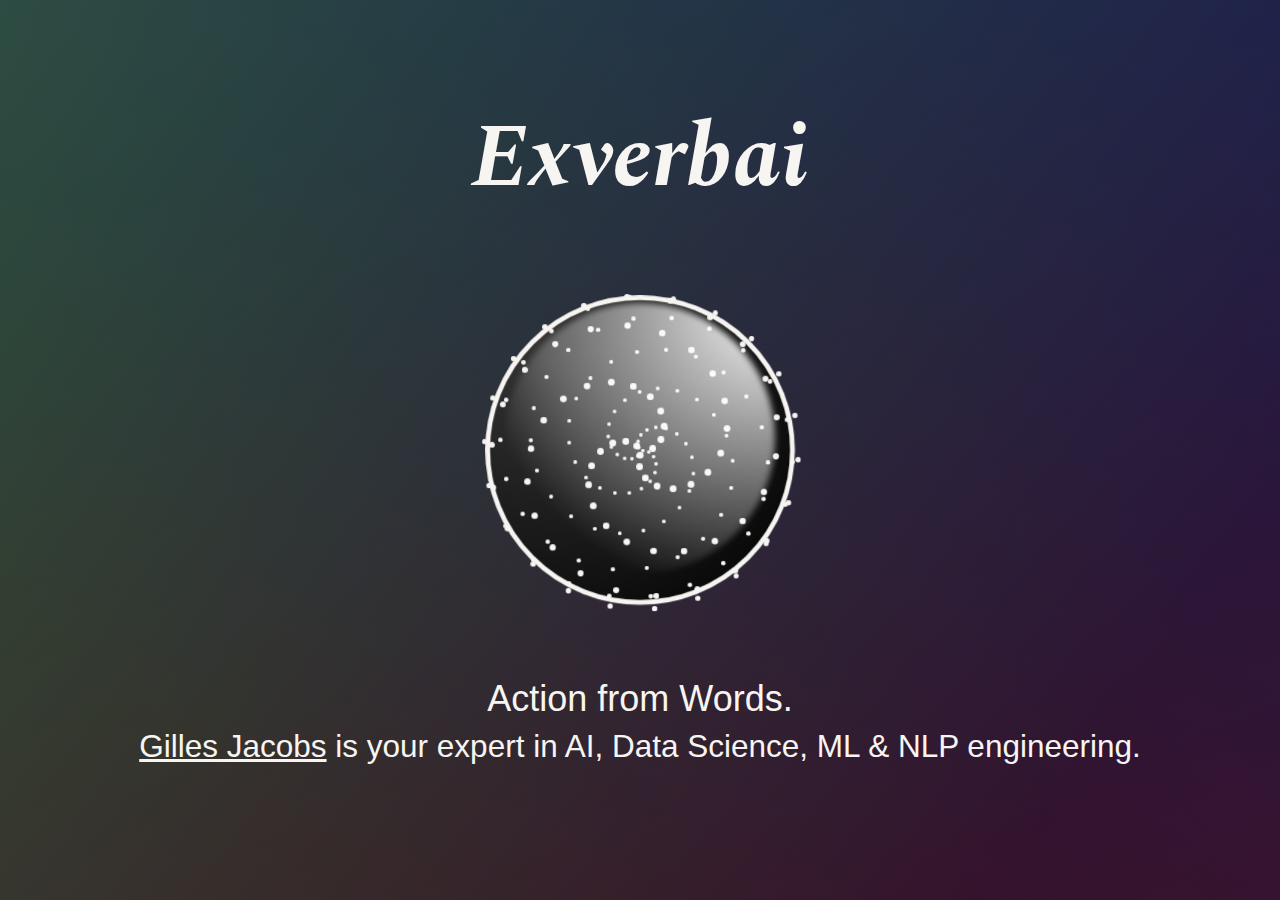
==== commit ca430ea8: "feat: add data science to copy" ====
--- a/index-nonmini.html
+++ b/index-nonmini.html
@@ -20,6 +20,7 @@
         -moz-background-size: cover;
         -o-background-size: cover;
         background-size: cover;
+        background-color: #41208AFF;
         background: linear-gradient(217deg, rgba(0, 45, 200, .20), rgba(255, 50, 50, 0) 85%),
           linear-gradient(127deg, rgba(120, 255, 100, .25), rgba(100, 255, 100, 0) 85%),
           linear-gradient(336deg, rgba(255, 0, 0, .15), rgba(100, 100, 255, 0) 85%), rgba(25, 20, 40, 1);
@@ -1813,7 +1814,7 @@
     </div>
     <div class="subtitle">Action from Words.</div>
     <div class="subtitle subtitle--second">
-      <a href="https://www.linkedin.com/in/gilles-m-jacobs/">Gilles Jacobs</a> is your expert in AI, ML & NLP engineering.
+      <a href="https://www.linkedin.com/in/gilles-m-jacobs/">Gilles Jacobs</a> is your expert in AI, Data Science, ML & NLP engineering.
     </div>
   </body>
 </html>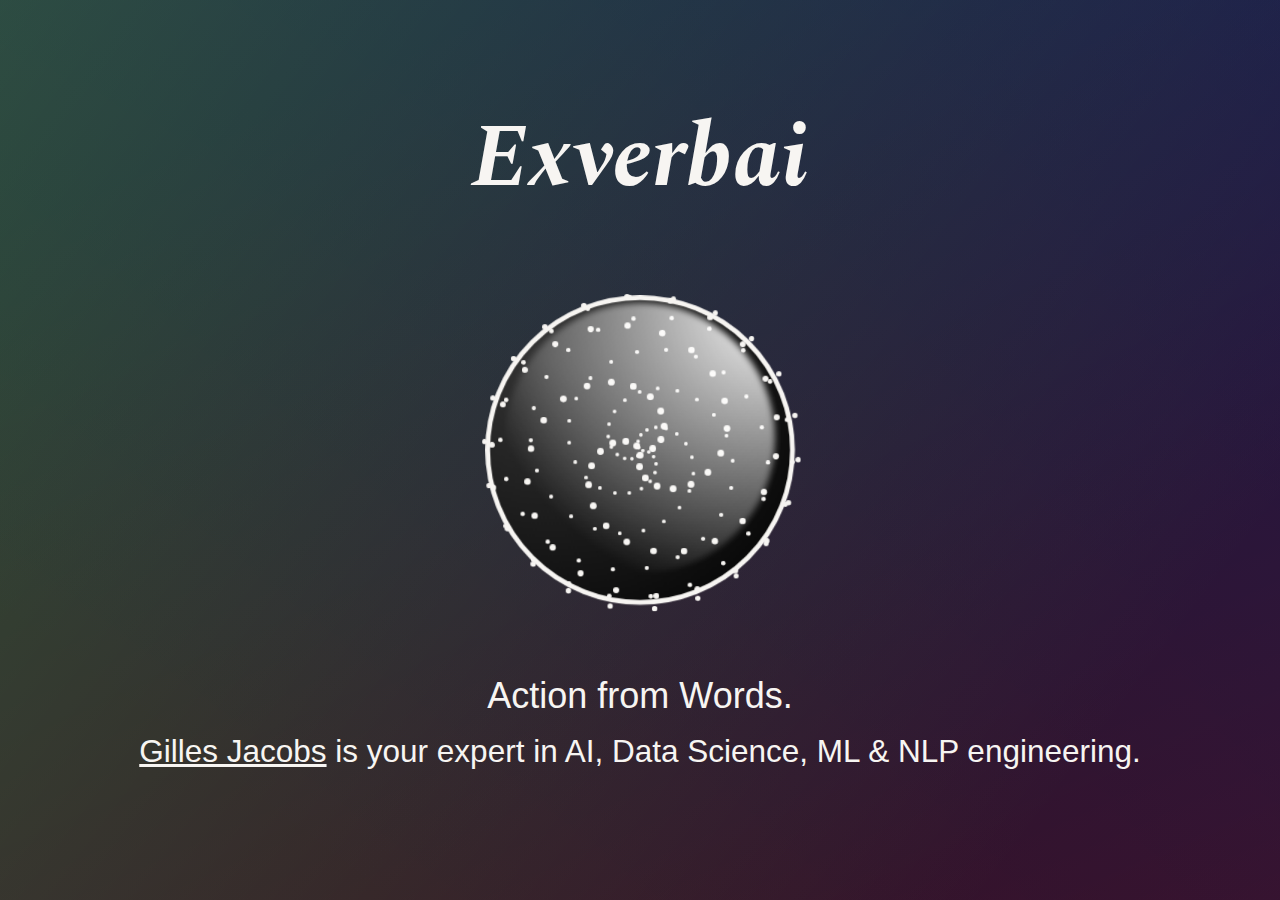
==== commit 86cb317c: "feat: add flex container to subtitles" ====
--- a/index-nonmini.html
+++ b/index-nonmini.html
@@ -54,22 +54,33 @@
         user-select: none;
       }
 
+      .subtitles-container {
+        font-family: -apple-system, BlinkMacSystemFont, "Segoe UI", Roboto, Oxygen-Sans, Ubuntu, Cantarell, "Helvetica Neue", sans-serif;
+        color: #f7f5f2;
+        position: absolute;
+        left: 50%;
+        top: 75vh;
+        /* Adjust based on overall positioning needs */
+        transform: translateX(-50%);
+        display: flex;
+        flex-direction: column;
+        align-items: center;
+        width: 80%;
+        /* Control width to encourage wrapping */
+        text-align: center;
+        /* Center the text of children */
+        overflow-wrap: break-word;
+      }
+
       .subtitle {
-        color: #f7f5f2;
-        font-family: -apple-system, BlinkMacSystemFont, "Segoe UI", Roboto, Oxygen-Sans, Ubuntu, Cantarell, "Helvetica Neue", sans-serif;
-        font-size: clamp(2vh, 3vw + 1vh, 4vh);
-        /* Subtitle font size, adjust as needed */
-        margin-top: 1rem;
-        /* Space between logo and subtitle */
-        position: absolute;
-        justify-content: center;
-        align-items: center;
-        bottom: 20vh;
+        /* Remove bottom from individual subtitles */
+        margin-bottom: 1rem;
+        /* Add some vertical spacing between subtitles */
+        font-size: clamp(2vh, 3vw + 1.5vh, 4vh);
       }
 
       .subtitle.subtitle--second {
         font-size: clamp(1.5vh, 2.5vw + 0.5vh, 3.5vh);
-        bottom: 15vh;
       }
 
       .aard {
@@ -1812,9 +1823,11 @@
       <div class="maan"><span></span><span></span><span></span><span></span><span></span><span></span><span></span><span></span><span></span><span></span><span></span><span></span><span></span><span></span><span></span><span></span><span></span><span></span><span></span><span></span><span></span><span></span><span></span><span></span><span></span><span></span><span></span><span></span><span></span><span></span><span></span><span></span><span></span><span></span><span></span><span></span><span></span><span></span><span></span><span></span><span></span><span></span><span></span><span></span><span></span><span></span><span></span><span></span><span></span><span></span><span></span><span></span><span></span><span></span><span></span><span></span><span></span><span></span><span></span><span></span><span></span><span></span><span></span><span></span><span></span><span></span><span></span><span></span><span></span><span></span><span></span><span></span><span></span><span></span><span></span><span></span><span></span><span></span><span></span><span></span><span></span><span></span><span></span><span></span><span></span><span></span><span></span><span></span><span></span><span></span><span></span><span></span><span></span><span></span><span></span><span></span><span></span><span></span><span></span><span></span><span></span><span></span><span></span><span></span><span></span><span></span><span></span><span></span><span></span><span></span><span></span><span></span><span></span><span></span><span></span><span></span><span></span><span></span><span></span><span></span><span></span><span></span><span></span><span></span><span></span><span></span><span></span><span></span><span></span><span></span><span></span><span></span><span></span><span></span><span></span><span></span><span></span><span></span><span></span><span></span><span></span><span></span><span></span><span></span><span></span><span></span><span></span><span></span><span></span><span></span><span></span><span></span><span></span><span></span><span></span><span></span><span></span><span></span><span></span><span></span><span></span><span></span><span></span><span></span><span></span><span></span><span></span><span></span><span></span><span></span><span></span><span></span><span></span><span></span><span></span><span></span><span></span><span></span><span></span>
       </div>
     </div>
+    <div class="subtitles-container">
     <div class="subtitle">Action from Words.</div>
     <div class="subtitle subtitle--second">
       <a href="https://www.linkedin.com/in/gilles-m-jacobs/">Gilles Jacobs</a> is your expert in AI, Data Science, ML & NLP engineering.
     </div>
+    </div>
   </body>
 </html>